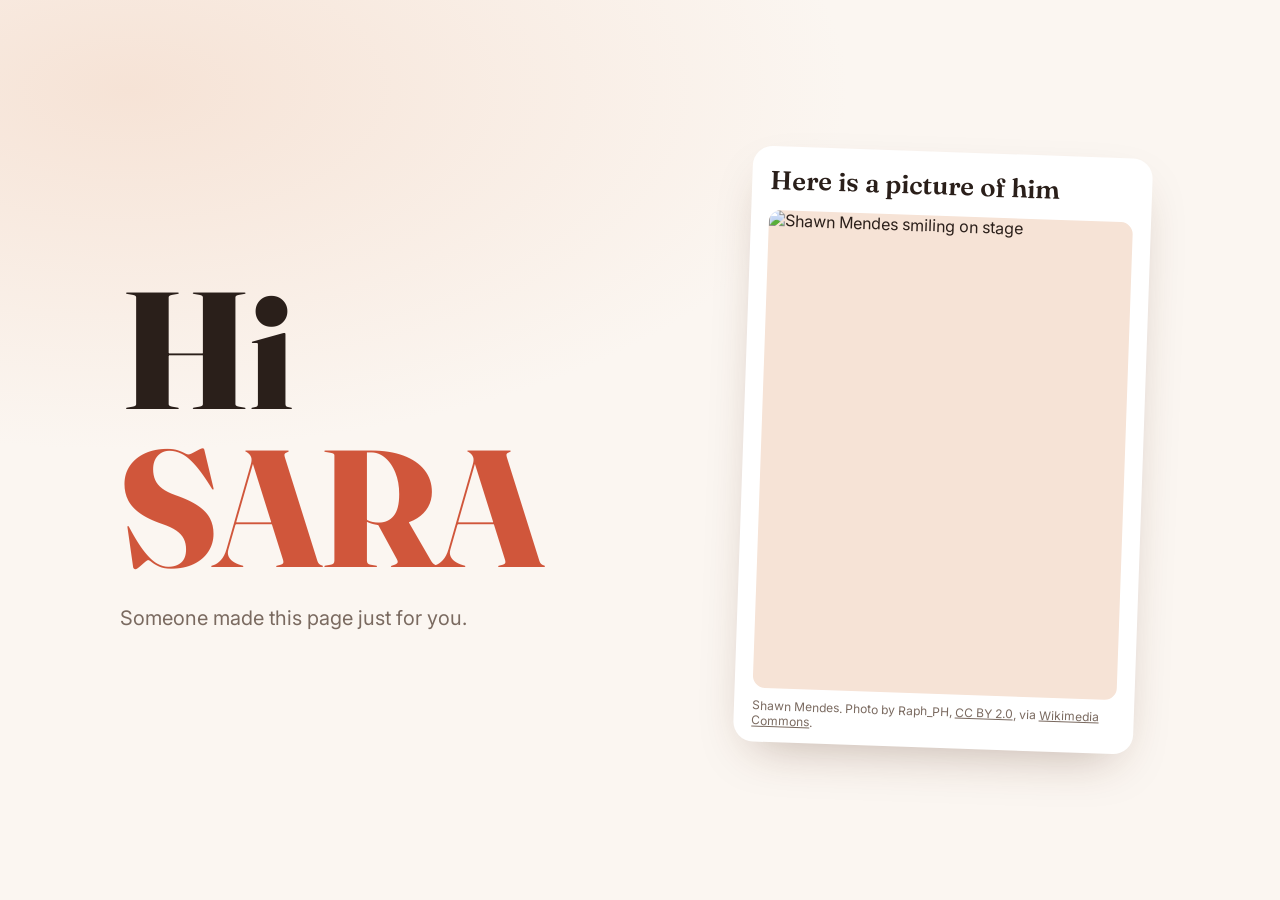
==== index.html @ 1fb126ad "Add Hi Sara landing page Co-Authored-By: Claude Opus 5.5 <noreply@anthropic.com>" ====
<!doctype html>
<html lang="en">
<head>
  <meta charset="utf-8">
  <meta name="viewport" content="width=device-width, initial-scale=1">
  <title>Hi Sara</title>
  <meta name="description" content="A little hello for Sara.">
  <link rel="preconnect" href="https://fonts.googleapis.com">
  <link rel="preconnect" href="https://fonts.gstatic.com" crossorigin>
  <link href="https://fonts.googleapis.com/css2?family=Fraunces:opsz,wght@9..144,600;9..144,800&family=Inter:wght@400;500&display=swap" rel="stylesheet">
  <style>
    :root {
      --bg: #fbf6f1;
      --bg-accent: #f6e3d6;
      --ink: #2a1f1a;
      --muted: #7a6a60;
      --accent: #d0563b;
      --card: #ffffff;
      --shadow: 0 20px 50px -20px rgba(80, 40, 20, 0.35);
    }
    @media (prefers-color-scheme: dark) {
      :root {
        --bg: #17120f;
        --bg-accent: #2a1d16;
        --ink: #f5ece6;
        --muted: #b5a397;
        --accent: #ff8a6b;
        --card: #221a15;
        --shadow: 0 20px 50px -20px rgba(0, 0, 0, 0.7);
      }
    }

    * { box-sizing: border-box; }

    html, body { margin: 0; }

    body {
      min-height: 100vh;
      min-height: 100dvh;
      display: grid;
      place-items: center;
      padding: 32px 16px;
      background:
        radial-gradient(1200px 600px at 10% 10%, var(--bg-accent), transparent 60%),
        var(--bg);
      color: var(--ink);
      font-family: "Inter", system-ui, -apple-system, "Segoe UI", sans-serif;
    }

    main {
      width: 100%;
      max-width: 1040px;
      display: grid;
      grid-template-columns: 1.1fr 0.9fr;
      align-items: center;
      gap: clamp(32px, 6vw, 80px);
    }

    .greeting h1 {
      margin: 0;
      font-family: "Fraunces", Georgia, serif;
      font-weight: 800;
      font-size: clamp(64px, 13vw, 168px);
      line-height: 0.95;
      letter-spacing: -0.02em;
    }

    .greeting h1 .name { color: var(--accent); }

    .greeting p {
      margin: 20px 0 0;
      font-size: clamp(17px, 2vw, 20px);
      color: var(--muted);
    }

    .photo {
      margin: 0;
      width: 100%;
      max-width: 400px;
      justify-self: center;
      background: var(--card);
      border-radius: 20px;
      padding: 18px 18px 14px;
      box-shadow: var(--shadow);
      transform: rotate(2deg);
    }

    .photo h2 {
      margin: 0 0 14px;
      font-family: "Fraunces", Georgia, serif;
      font-weight: 600;
      font-size: clamp(20px, 2.4vw, 26px);
    }

    .photo img {
      display: block;
      width: 100%;
      height: auto;
      max-height: 62vh;
      aspect-ratio: 884 / 1160;
      object-fit: cover;
      border-radius: 12px;
      background: var(--bg-accent);
    }

    .photo figcaption {
      margin-top: 10px;
      font-size: 12px;
      color: var(--muted);
    }

    .photo figcaption a { color: inherit; }

    @media (max-width: 760px) {
      main { grid-template-columns: 1fr; text-align: center; }
      .photo { transform: none; max-width: 420px; margin: 0 auto; text-align: left; }
    }
  </style>
</head>
<body>
  <main>
    <section class="greeting">
      <h1>Hi <span class="name">SARA</span></h1>
      <p>Someone made this page just for you.</p>
    </section>

    <figure class="photo">
      <h2>Here is a picture of him</h2>
      <img
        src="https://upload.wikimedia.org/wikipedia/commons/b/b4/Shawn_Mendes_at_The_Queen%27s_Birthday_Party_%28cropped_2%29.jpg"
        alt="Shawn Mendes smiling on stage"
        width="884" height="1160">
      <figcaption>
        Shawn Mendes. Photo by Raph_PH,
        <a href="https://creativecommons.org/licenses/by/2.0/" target="_blank" rel="noopener">CC BY 2.0</a>,
        via <a href="https://commons.wikimedia.org/wiki/File:Shawn_Mendes_at_The_Queen%27s_Birthday_Party_(cropped_2).jpg" target="_blank" rel="noopener">Wikimedia Commons</a>.
      </figcaption>
    </figure>
  </main>
</body>
</html>
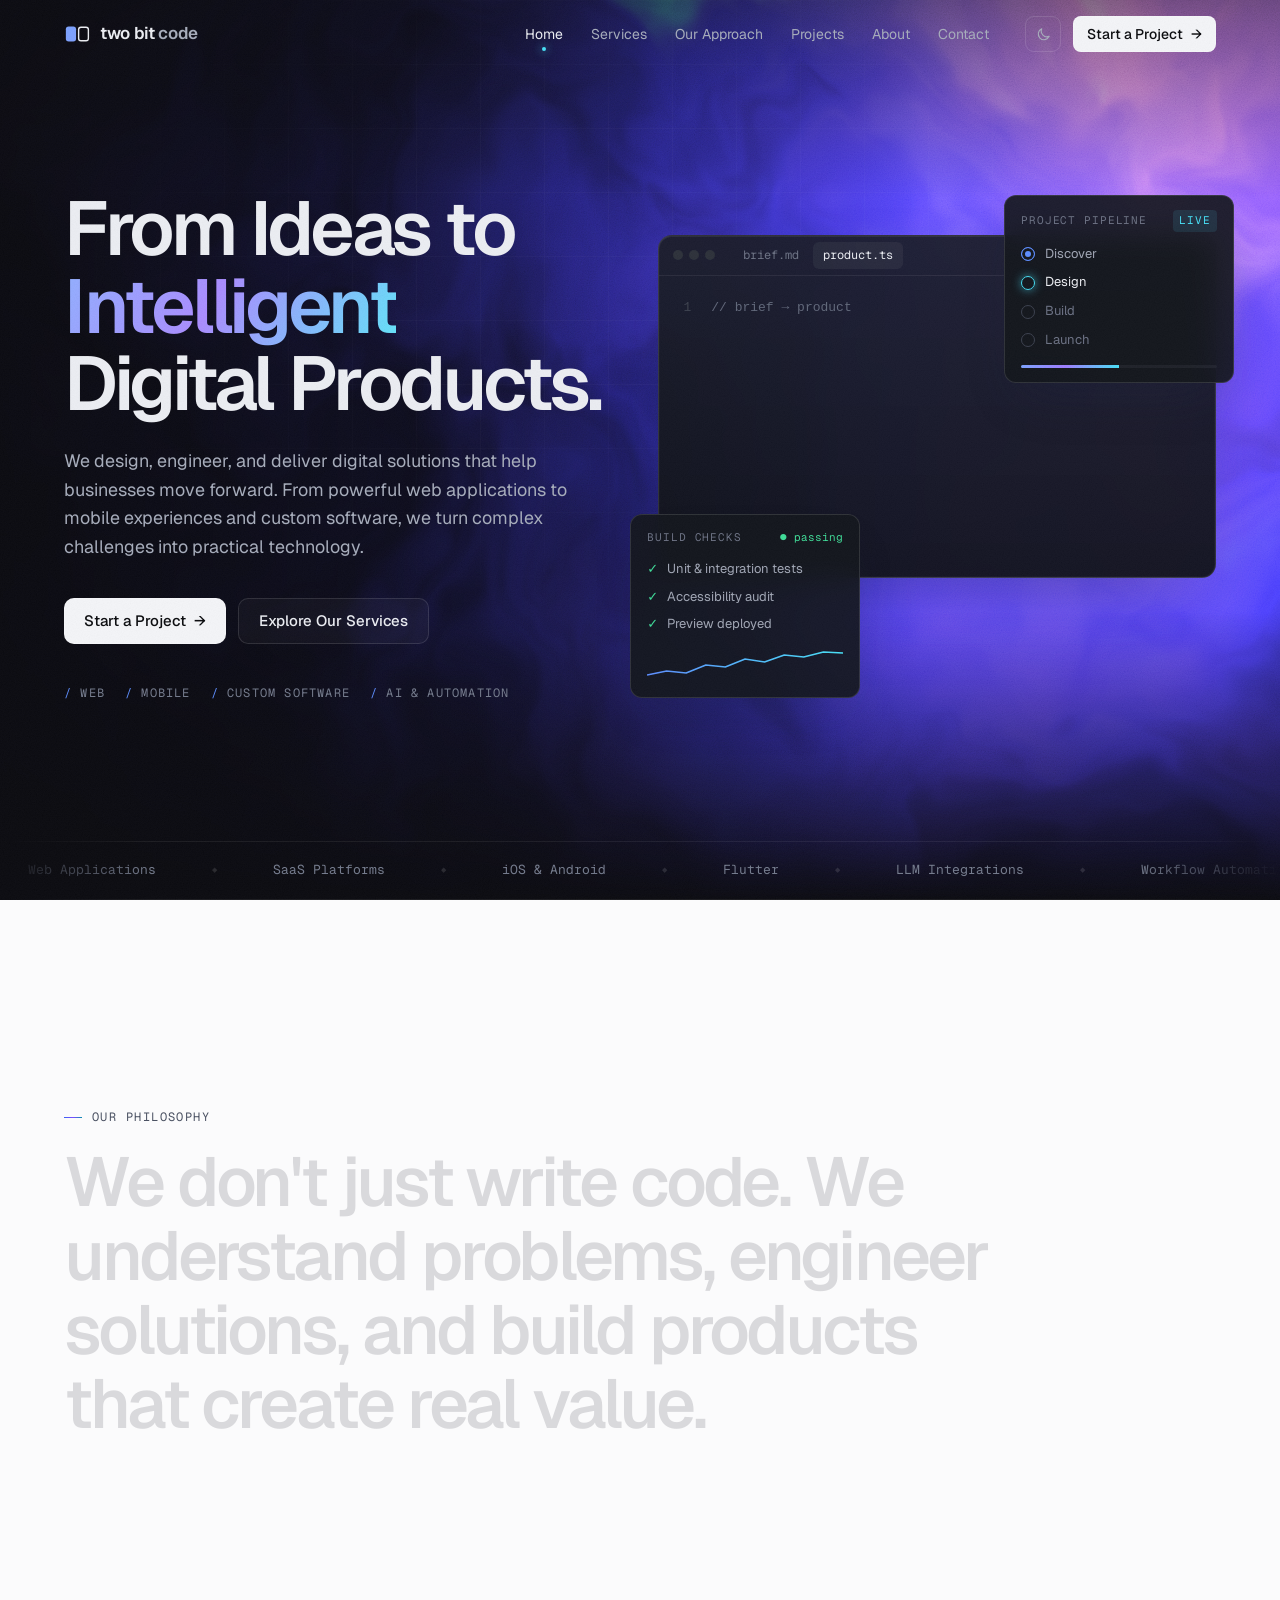
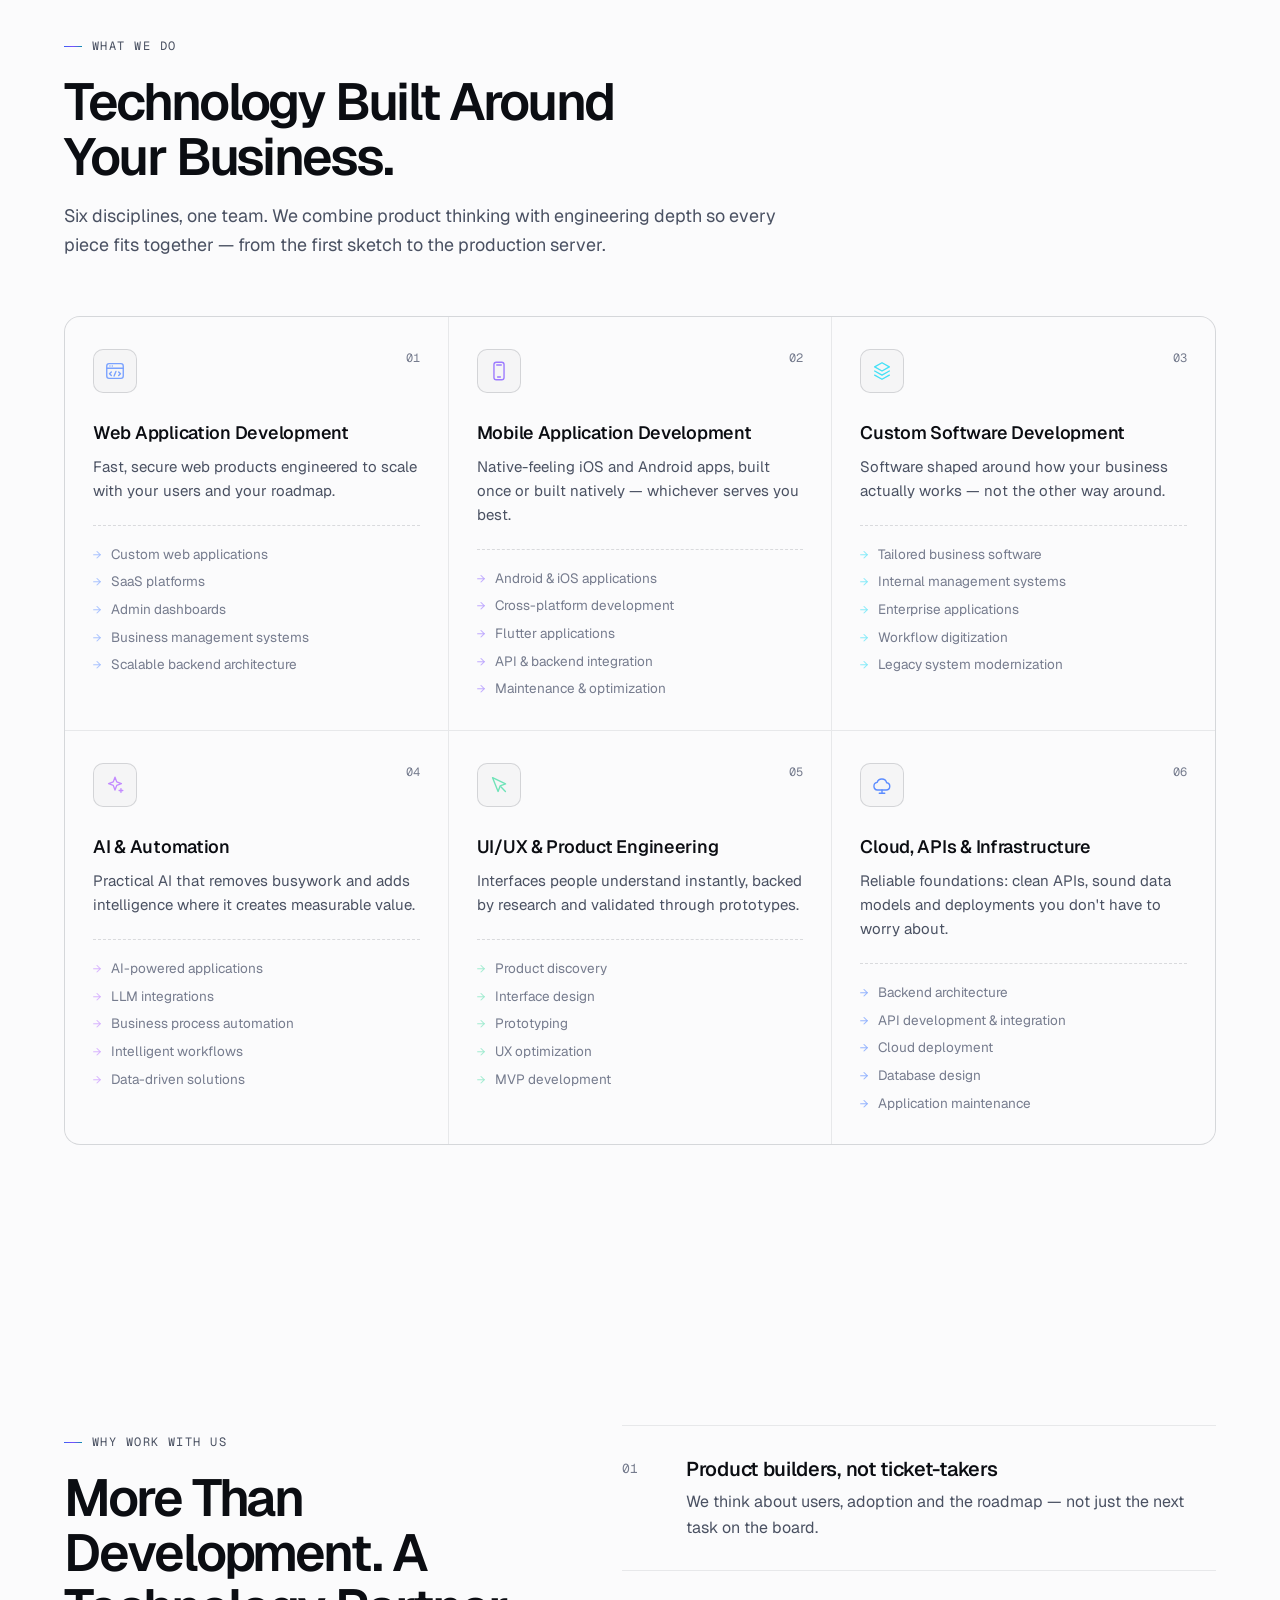
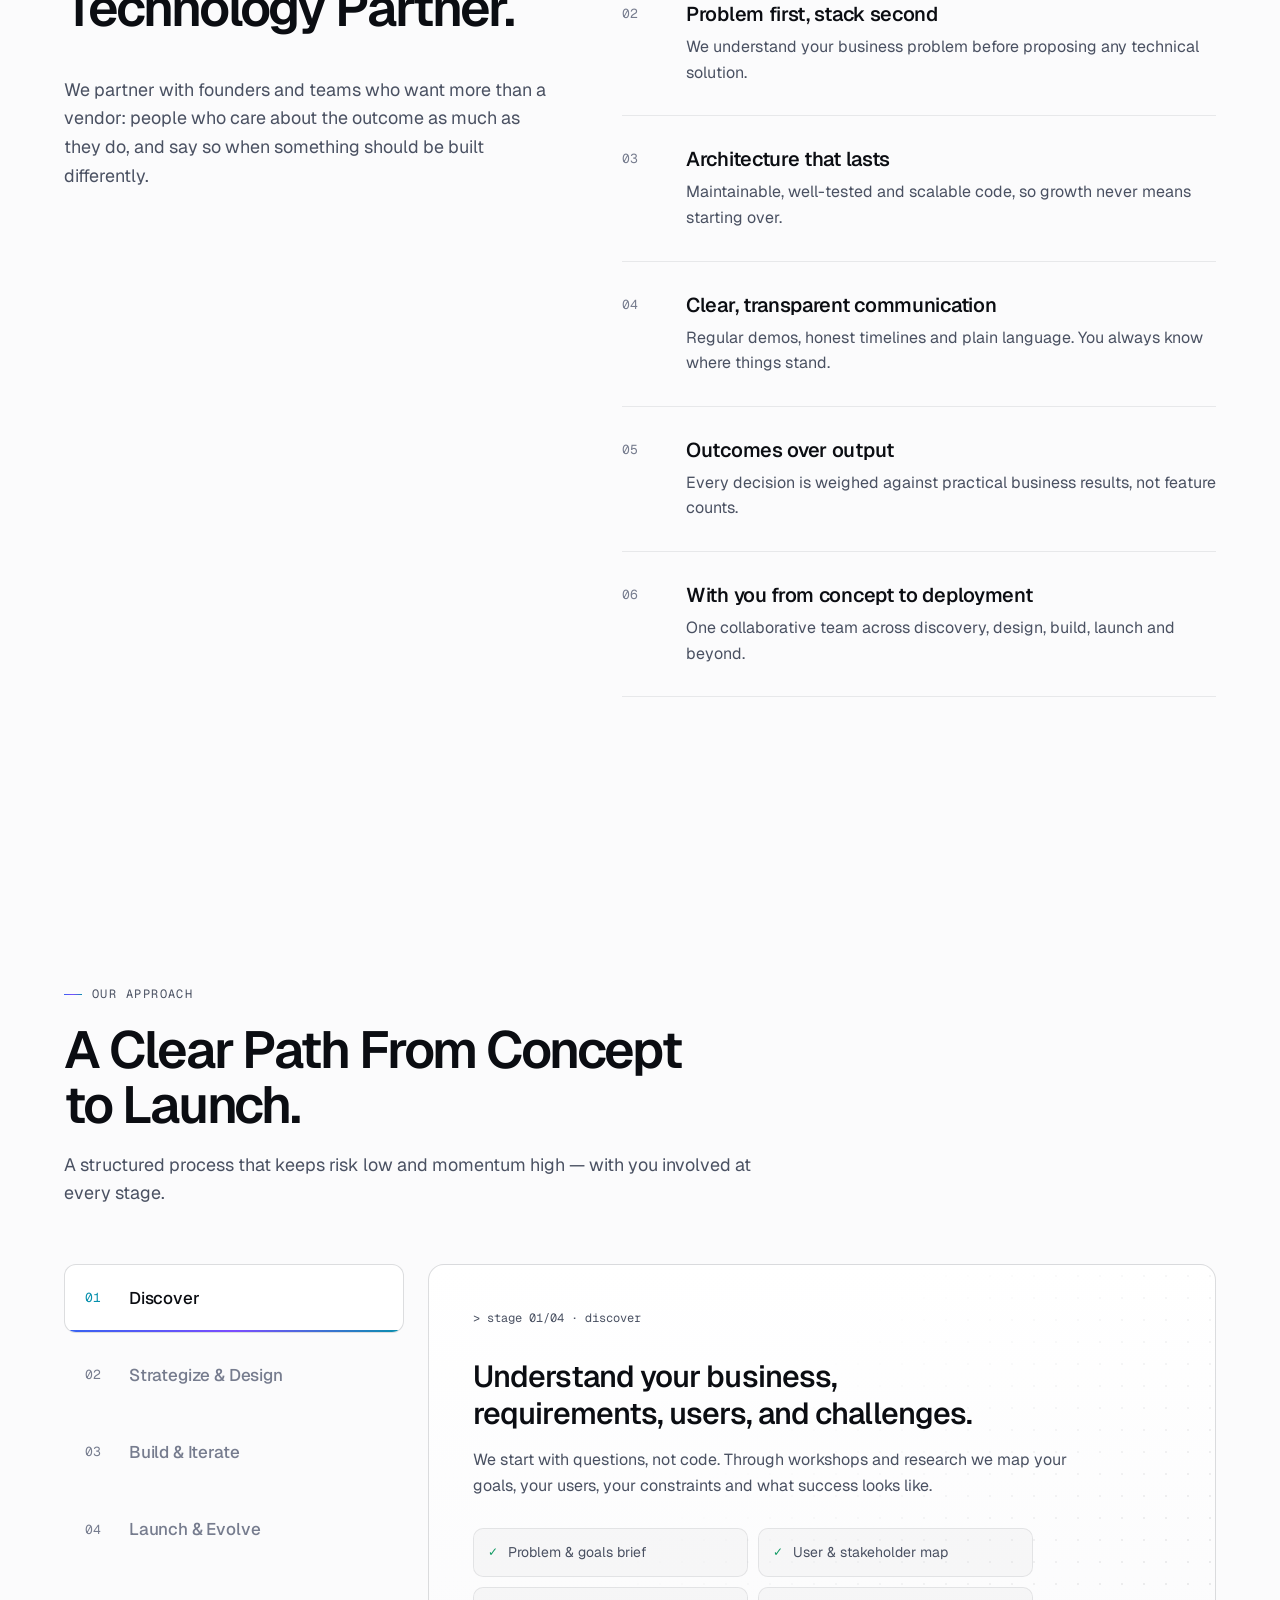
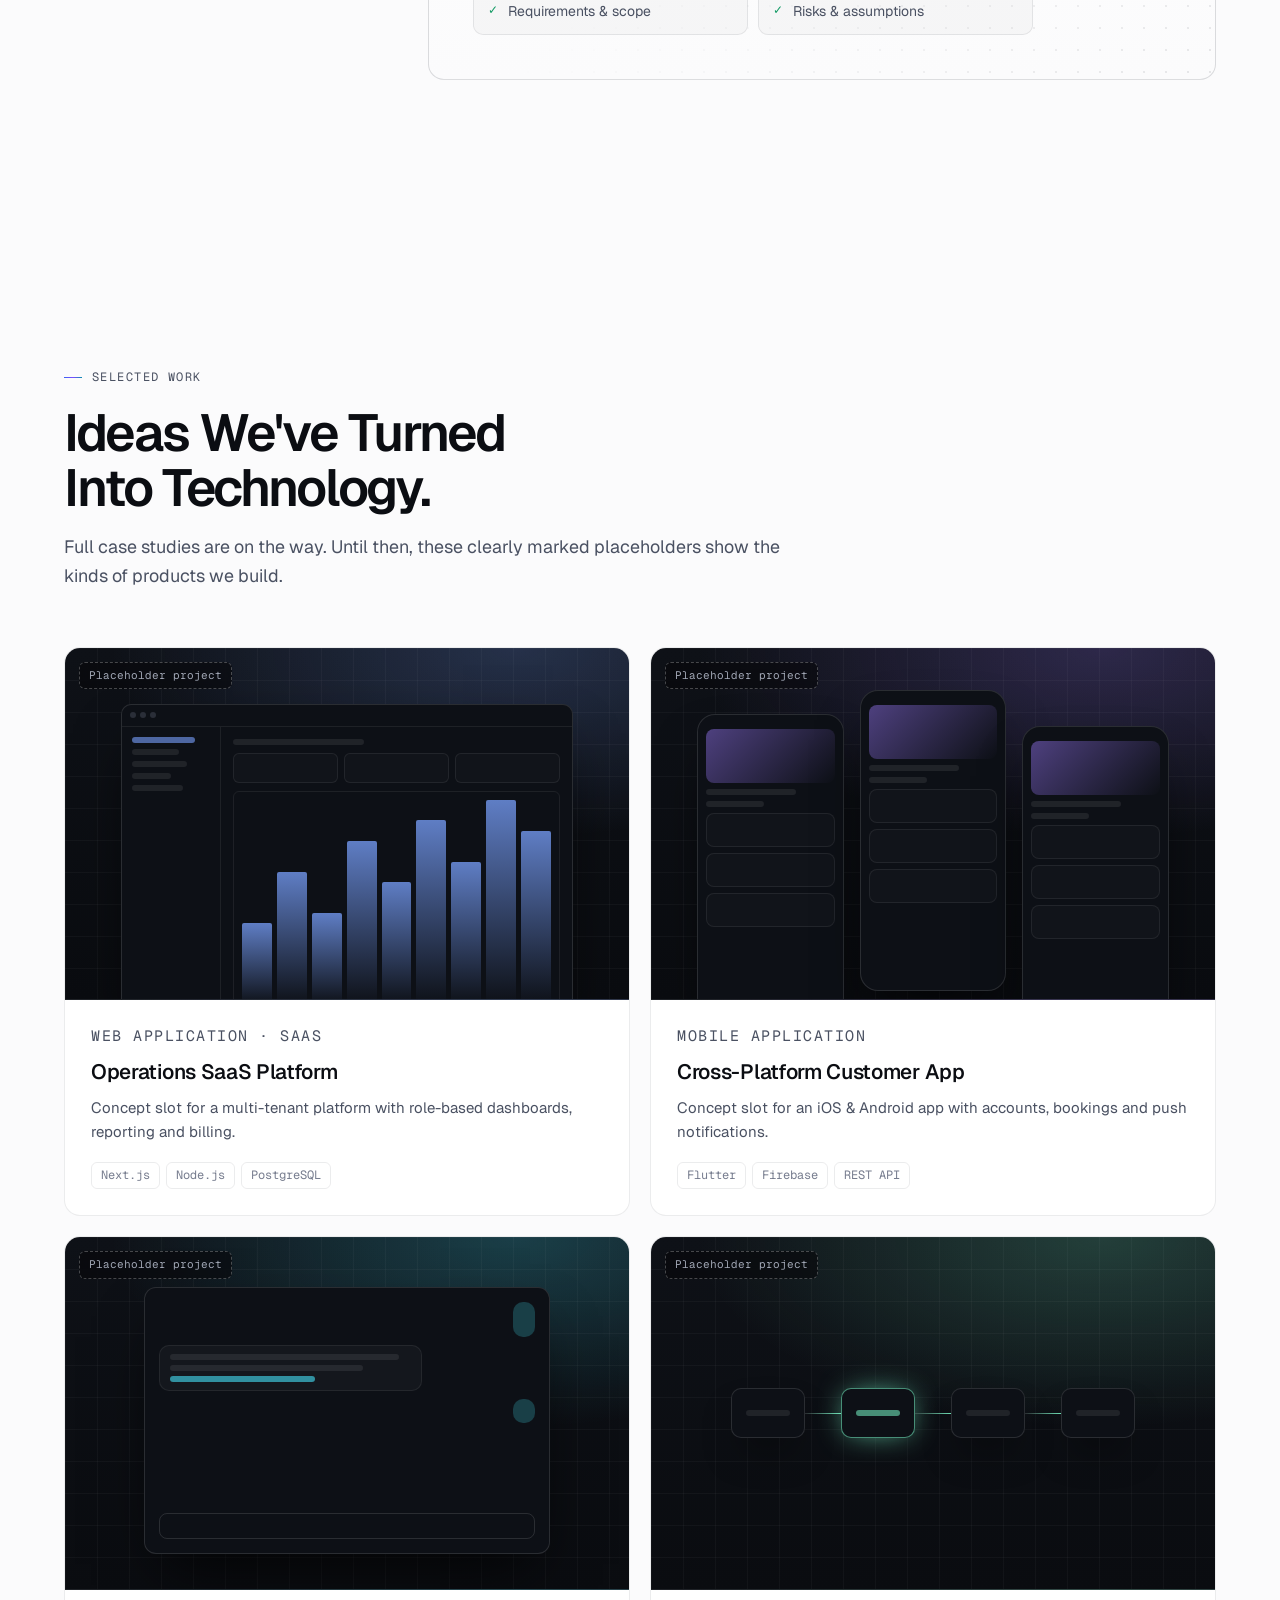
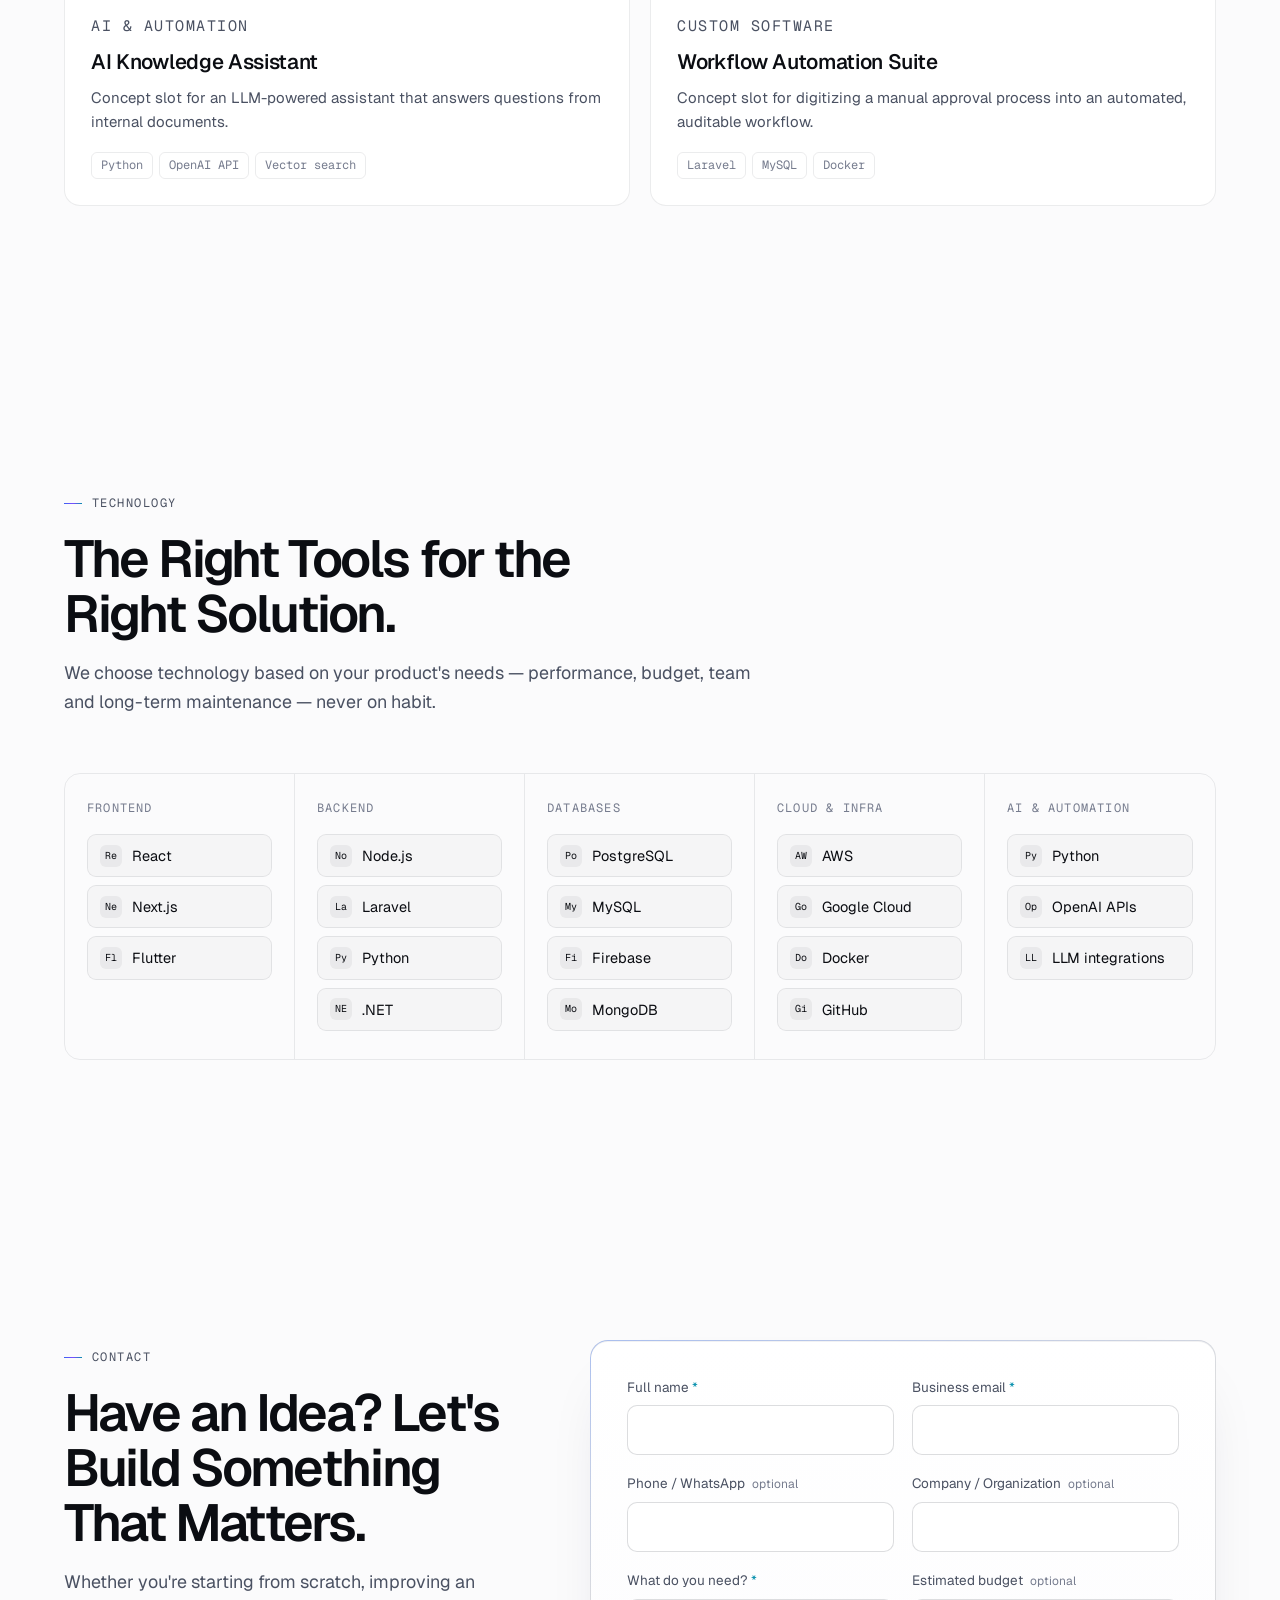
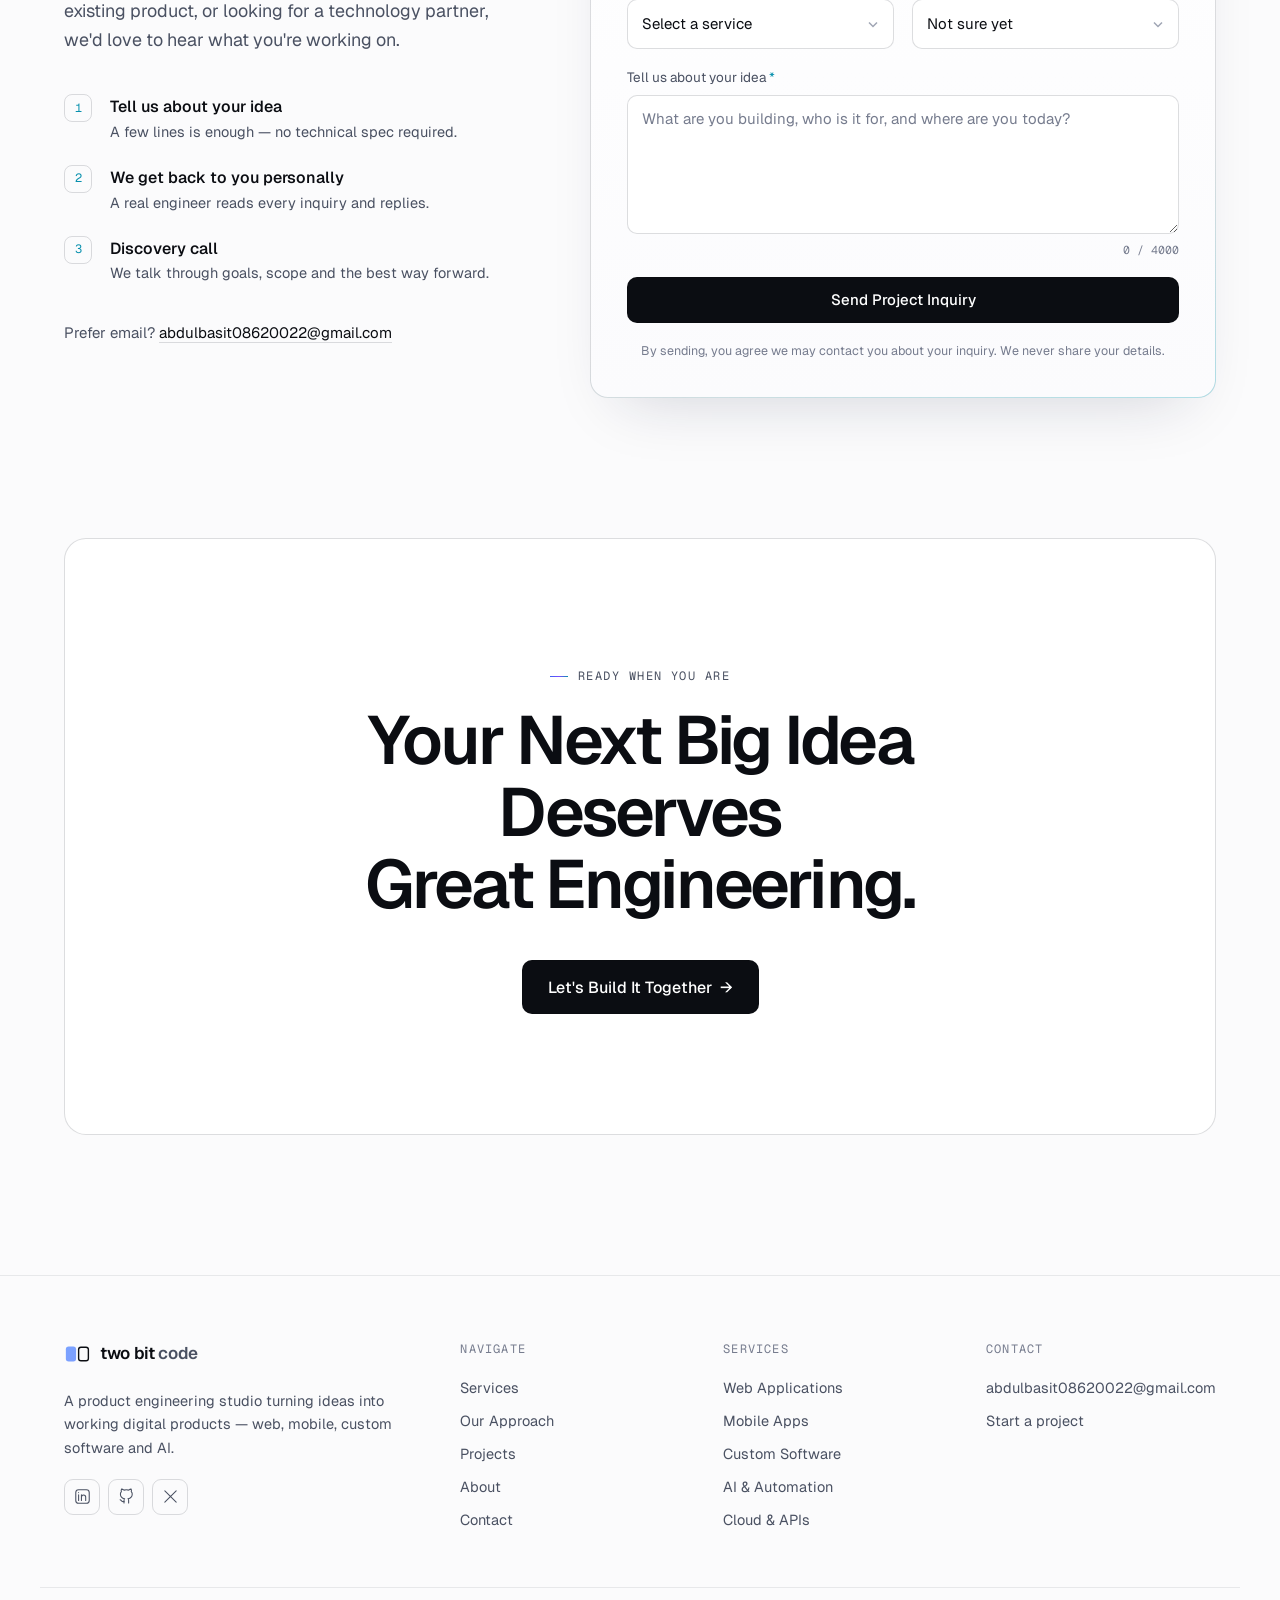
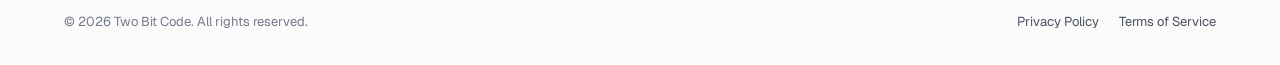
==== commit 399e1dbf: "Launch Two Bit Code landing page Replace the placeholder page with the full studio landing page: cin" ====
--- a/index.html
+++ b/index.html
@@ -3,139 +3,399 @@
 <head>
   <meta charset="utf-8">
   <meta name="viewport" content="width=device-width, initial-scale=1">
-  <title>Hi Sara</title>
-  <meta name="description" content="A little hello for Sara.">
+  <title>Two Bit Code — Product Engineering Studio | Web, Mobile, AI & Custom Software</title>
+  <meta name="description" content="Two Bit Code is a product engineering studio. We design, engineer and deliver web applications, mobile apps, custom software and AI-powered solutions that help businesses move forward.">
+  <meta name="theme-color" content="#07080b">
+  <script>(function(){var t;try{t=localStorage.getItem("theme")}catch(e){}if(t!=="light"&&t!=="dark")t=matchMedia("(prefers-color-scheme: light)").matches?"light":"dark";document.documentElement.dataset.theme=t})()</script>
+  <script>(function(){try{if(sessionStorage.getItem("intro")||matchMedia("(prefers-reduced-motion: reduce)").matches)return;sessionStorage.setItem("intro","1")}catch(e){return}document.documentElement.classList.add("intro-on")})()</script>
+  <link rel="canonical" href="https://twobitcode.com/">
+  <link rel="icon" href="assets/favicon.svg" type="image/svg+xml">
+
+  <!-- Open Graph / Twitter -->
+  <meta property="og:type" content="website">
+  <meta property="og:site_name" content="Two Bit Code">
+  <meta property="og:title" content="Two Bit Code — From Ideas to Intelligent Digital Products">
+  <meta property="og:description" content="We design, engineer and deliver web apps, mobile apps, custom software and AI solutions.">
+  <meta property="og:url" content="https://twobitcode.com/">
+  <meta property="og:image" content="https://twobitcode.com/assets/og-image.png">
+  <meta name="twitter:card" content="summary_large_image">
+
   <link rel="preconnect" href="https://fonts.googleapis.com">
   <link rel="preconnect" href="https://fonts.gstatic.com" crossorigin>
-  <link href="https://fonts.googleapis.com/css2?family=Fraunces:opsz,wght@9..144,600;9..144,800&family=Inter:wght@400;500&display=swap" rel="stylesheet">
-  <style>
-    :root {
-      --bg: #fbf6f1;
-      --bg-accent: #f6e3d6;
-      --ink: #2a1f1a;
-      --muted: #7a6a60;
-      --accent: #d0563b;
-      --card: #ffffff;
-      --shadow: 0 20px 50px -20px rgba(80, 40, 20, 0.35);
-    }
-    @media (prefers-color-scheme: dark) {
-      :root {
-        --bg: #17120f;
-        --bg-accent: #2a1d16;
-        --ink: #f5ece6;
-        --muted: #b5a397;
-        --accent: #ff8a6b;
-        --card: #221a15;
-        --shadow: 0 20px 50px -20px rgba(0, 0, 0, 0.7);
-      }
-    }
-
-    * { box-sizing: border-box; }
-
-    html, body { margin: 0; }
-
-    body {
-      min-height: 100vh;
-      min-height: 100dvh;
-      display: grid;
-      place-items: center;
-      padding: 32px 16px;
-      background:
-        radial-gradient(1200px 600px at 10% 10%, var(--bg-accent), transparent 60%),
-        var(--bg);
-      color: var(--ink);
-      font-family: "Inter", system-ui, -apple-system, "Segoe UI", sans-serif;
-    }
-
-    main {
-      width: 100%;
-      max-width: 1040px;
-      display: grid;
-      grid-template-columns: 1.1fr 0.9fr;
-      align-items: center;
-      gap: clamp(32px, 6vw, 80px);
-    }
-
-    .greeting h1 {
-      margin: 0;
-      font-family: "Fraunces", Georgia, serif;
-      font-weight: 800;
-      font-size: clamp(64px, 13vw, 168px);
-      line-height: 0.95;
-      letter-spacing: -0.02em;
-    }
-
-    .greeting h1 .name { color: var(--accent); }
-
-    .greeting p {
-      margin: 20px 0 0;
-      font-size: clamp(17px, 2vw, 20px);
-      color: var(--muted);
-    }
-
-    .photo {
-      margin: 0;
-      width: 100%;
-      max-width: 400px;
-      justify-self: center;
-      background: var(--card);
-      border-radius: 20px;
-      padding: 18px 18px 14px;
-      box-shadow: var(--shadow);
-      transform: rotate(2deg);
-    }
-
-    .photo h2 {
-      margin: 0 0 14px;
-      font-family: "Fraunces", Georgia, serif;
-      font-weight: 600;
-      font-size: clamp(20px, 2.4vw, 26px);
-    }
-
-    .photo img {
-      display: block;
-      width: 100%;
-      height: auto;
-      max-height: 62vh;
-      aspect-ratio: 884 / 1160;
-      object-fit: cover;
-      border-radius: 12px;
-      background: var(--bg-accent);
-    }
-
-    .photo figcaption {
-      margin-top: 10px;
-      font-size: 12px;
-      color: var(--muted);
-    }
-
-    .photo figcaption a { color: inherit; }
-
-    @media (max-width: 760px) {
-      main { grid-template-columns: 1fr; text-align: center; }
-      .photo { transform: none; max-width: 420px; margin: 0 auto; text-align: left; }
-    }
-  </style>
+  <link href="https://fonts.googleapis.com/css2?family=Geist:wght@300..700&family=Geist+Mono:wght@400;500&display=swap" rel="stylesheet">
+  <link rel="stylesheet" href="assets/styles.css">
+
+  <script type="application/ld+json">
+  {"@context":"https://schema.org","@type":"ProfessionalService","name":"Two Bit Code","url":"https://twobitcode.com/","description":"Product engineering studio: web applications, mobile apps, custom software, AI and automation.","email":"abdulbasit08620022@gmail.com","serviceType":["Web Application Development","Mobile App Development","Custom Software Development","AI & Automation","UI/UX Design","Cloud & API Engineering"]}
+  </script>
 </head>
 <body>
-  <main>
-    <section class="greeting">
-      <h1>Hi <span class="name">SARA</span></h1>
-      <p>Someone made this page just for you.</p>
-    </section>
-
-    <figure class="photo">
-      <h2>Here is a picture of him</h2>
-      <img
-        src="https://upload.wikimedia.org/wikipedia/commons/b/b4/Shawn_Mendes_at_The_Queen%27s_Birthday_Party_%28cropped_2%29.jpg"
-        alt="Shawn Mendes smiling on stage"
-        width="884" height="1160">
-      <figcaption>
-        Shawn Mendes. Photo by Raph_PH,
-        <a href="https://creativecommons.org/licenses/by/2.0/" target="_blank" rel="noopener">CC BY 2.0</a>,
-        via <a href="https://commons.wikimedia.org/wiki/File:Shawn_Mendes_at_The_Queen%27s_Birthday_Party_(cropped_2).jpg" target="_blank" rel="noopener">Wikimedia Commons</a>.
-      </figcaption>
-    </figure>
-  </main>
+<a class="skip" href="#main">Skip to content</a>
+
+<!-- ============ INTRO (first visit per session; skipped with reduced motion) ============ -->
+<div class="intro" aria-hidden="true">
+  <div class="hero-grain"></div>
+  <div class="intro-inner">
+    <svg class="intro-mark" viewBox="0 0 28 28"><defs><linearGradient id="ig" x1="0" y1="0" x2="28" y2="28"><stop stop-color="#7aa2ff"/><stop offset=".5" stop-color="#9d7bff"/><stop offset="1" stop-color="#45e1f7"/></linearGradient></defs><rect class="bit-1" x="2" y="6" width="11" height="16" rx="3" fill="url(#ig)"/><rect class="bit-0" x="15.75" y="6.75" width="10.5" height="14.5" rx="2.5" pathLength="100"/></svg>
+    <p class="intro-word"><span>two</span> <span>bit</span> <span class="b">code</span></p>
+    <div class="intro-line"><i></i></div>
+  </div>
+</div>
+<script>
+(function () {
+  var d = document.documentElement;
+  if (!d.classList.contains('intro-on')) return;
+  var done = function () {
+    d.classList.remove('intro-on', 'intro-out');
+    var el = document.querySelector('.intro'); if (el) el.remove();
+  };
+  setTimeout(function () { d.classList.add('intro-out'); }, 1750);
+  setTimeout(done, 2700);
+})();
+</script>
+
+<!-- ============ NAV ============ -->
+<header class="nav" id="top">
+  <div class="container nav-inner">
+    <a href="#home" class="logo" aria-label="Two Bit Code home">
+      <svg viewBox="0 0 28 28" aria-hidden="true"><rect x="2" y="6" width="11" height="16" rx="3" fill="url(#lg)"/><rect x="15.75" y="6.75" width="10.5" height="14.5" rx="2.5" fill="none" stroke="currentColor" stroke-width="1.5"/><defs><linearGradient id="lg" x1="0" y1="0" x2="28" y2="28"><stop stop-color="#7aa2ff"/><stop offset=".5" stop-color="#9d7bff"/><stop offset="1" stop-color="#45e1f7"/></linearGradient></defs></svg>
+      <span>two bit <b>code</b></span>
+    </a>
+    <nav aria-label="Primary">
+      <ul class="nav-links">
+        <li><a href="#home">Home</a></li>
+        <li><a href="#services">Services</a></li>
+        <li><a href="#approach">Our Approach</a></li>
+        <li><a href="#projects">Projects</a></li>
+        <li><a href="#about">About</a></li>
+        <li><a href="#contact">Contact</a></li>
+      </ul>
+    </nav>
+    <button class="theme-toggle" type="button" aria-label="Switch theme"><svg class="i-sun" viewBox="0 0 24 24" aria-hidden="true"><circle cx="12" cy="12" r="4"/><path d="M12 2.5v2M12 19.5v2M4.6 4.6L6 6M18 18l1.4 1.4M2.5 12h2M19.5 12h2M4.6 19.4L6 18M18 6l1.4-1.4"/></svg><svg class="i-moon" viewBox="0 0 24 24" aria-hidden="true"><path d="M20 14.5A8 8 0 0 1 9.5 4a8 8 0 1 0 10.5 10.5z"/></svg></button>
+    <a href="#contact" class="btn btn-primary btn-sm nav-cta">Start a Project <span class="arrow" aria-hidden="true">→</span></a>
+    <button class="nav-toggle" aria-expanded="false" aria-controls="mobile-menu" aria-label="Open menu"><span></span><span></span></button>
+  </div>
+  <div id="mobile-menu" class="mobile-menu" hidden>
+    <ul>
+      <li><a href="#home">Home</a></li>
+      <li><a href="#services">Services</a></li>
+      <li><a href="#approach">Our Approach</a></li>
+      <li><a href="#projects">Projects</a></li>
+      <li><a href="#about">About</a></li>
+      <li><a href="#contact">Contact</a></li>
+    </ul>
+    <a href="#contact" class="btn btn-primary">Start a Project <span class="arrow" aria-hidden="true">→</span></a>
+  </div>
+</header>
+
+<main id="main">
+
+<!-- ============ HERO ============ -->
+<section class="hero" id="home">
+  <div class="hero-bg" aria-hidden="true"><canvas class="hero-canvas"></canvas><div class="hero-video"></div><div class="hero-shade"></div><div class="hero-grain"></div></div>
+  <div class="container hero-grid">
+    <div class="hero-copy">
+      <h1 class="reveal">From Ideas to <span class="grad">Intelligent</span> Digital&nbsp;Products.</h1>
+      <p class="hero-lead reveal">We design, engineer, and deliver digital solutions that help businesses move forward. From powerful web applications to mobile experiences and custom software, we turn complex challenges into practical technology.</p>
+      <div class="hero-ctas reveal">
+        <a href="#contact" class="btn btn-primary">Start a Project <span class="arrow" aria-hidden="true">→</span></a>
+        <a href="#services" class="btn btn-ghost">Explore Our Services</a>
+      </div>
+      <ul class="hero-meta reveal" aria-label="Core capabilities">
+        <li>Web</li><li>Mobile</li><li>Custom Software</li><li>AI &amp; Automation</li>
+      </ul>
+    </div>
+
+    <div class="hero-visual reveal" aria-hidden="true">
+      <div class="window editor">
+        <div class="window-bar">
+          <span class="dots"><i></i><i></i><i></i></span>
+          <span class="tab">brief.md</span><span class="tab active">product.ts</span>
+        </div>
+<pre class="code"><code><span class="ln"><span class="c">// brief → product</span></span><span class="ln"><span class="k">import</span> { discover, design, build } <span class="k">from</span> <span class="s">"@twobitcode/process"</span>;</span><span class="ln"> </span><span class="ln"><span class="k">const</span> product = <span class="k">await</span> <span class="f">build</span>({</span><span class="ln">  <span class="p">idea</span>: <span class="s">"Booking platform for clinics"</span>,</span><span class="ln">  <span class="p">platforms</span>: [<span class="s">"web"</span>, <span class="s">"ios"</span>, <span class="s">"android"</span>],</span><span class="ln">  <span class="p">ai</span>: { <span class="p">assistant</span>: <span class="n">true</span>, <span class="p">automations</span>: <span class="n">4</span> },</span><span class="ln">  <span class="p">architecture</span>: <span class="s">"scalable"</span>,</span><span class="ln">});</span><span class="ln"> </span><span class="ln"><span class="k">await</span> product.<span class="f">ship</span>(); <span class="c">// ✓ live in production</span><span class="caret"></span></span></code></pre>
+      </div>
+
+      <div class="float card-pipeline">
+        <div class="float-head"><span>Project pipeline</span><span class="tag">live</span></div>
+        <ol class="pipe">
+          <li data-i="0"><i></i>Discover</li>
+          <li data-i="1"><i></i>Design</li>
+          <li data-i="2"><i></i>Build</li>
+          <li data-i="3"><i></i>Launch</li>
+        </ol>
+        <div class="bar"><span></span></div>
+      </div>
+
+      <div class="float card-deploy">
+        <div class="float-head"><span>Build checks</span><span class="ok">● passing</span></div>
+        <ul class="checks">
+          <li><b>✓</b> Unit &amp; integration tests</li>
+          <li><b>✓</b> Accessibility audit</li>
+          <li><b>✓</b> Preview deployed</li>
+        </ul>
+        <svg class="spark" viewBox="0 0 160 36" preserveAspectRatio="none"><path d="M0 28 L16 24 L32 26 L48 18 L64 20 L80 12 L96 15 L112 8 L128 10 L144 5 L160 6" fill="none" stroke="url(#sg)" stroke-width="1.5"/><defs><linearGradient id="sg" x1="0" x2="1"><stop stop-color="#5b8cff"/><stop offset="1" stop-color="#45e1f7"/></linearGradient></defs></svg>
+      </div>
+    </div>
+  </div>
+
+  <div class="marquee" aria-hidden="true">
+    <div class="marquee-track">
+      <span>Web Applications</span><span>SaaS Platforms</span><span>iOS &amp; Android</span><span>Flutter</span><span>LLM Integrations</span><span>Workflow Automation</span><span>APIs &amp; Integrations</span><span>Cloud Infrastructure</span><span>MVPs</span><span>Legacy Modernization</span>
+      <span>Web Applications</span><span>SaaS Platforms</span><span>iOS &amp; Android</span><span>Flutter</span><span>LLM Integrations</span><span>Workflow Automation</span><span>APIs &amp; Integrations</span><span>Cloud Infrastructure</span><span>MVPs</span><span>Legacy Modernization</span>
+    </div>
+  </div>
+</section>
+
+<!-- ============ PHILOSOPHY ============ -->
+<section class="statement" aria-label="Our philosophy">
+  <div class="container">
+    <p class="eyebrow">Our philosophy</p>
+    <p class="statement-text" data-words>We don't just write code. We understand problems, engineer solutions, and build products that create <em>real value.</em></p>
+  </div>
+</section>
+
+<!-- ============ SERVICES ============ -->
+<section class="section" id="services">
+  <div class="container">
+    <header class="section-head reveal">
+      <p class="eyebrow">What we do</p>
+      <h2>Technology Built Around Your&nbsp;Business.</h2>
+      <p class="lead">Six disciplines, one team. We combine product thinking with engineering depth so every piece fits together — from the first sketch to the production server.</p>
+    </header>
+
+    <div class="services">
+      <article class="svc spot reveal" style="--accent:#7aa2ff">
+        <div class="svc-top"><span class="icon"><svg viewBox="0 0 24 24"><rect x="3" y="4" width="18" height="16" rx="2.5"/><path d="M3 9h18M6.5 6.5h.01M9 6.5h.01M8 13l-2 2 2 2M16 13l2 2-2 2M13 12.5l-2 5"/></svg></span><span class="num">01</span></div>
+        <h3>Web Application Development</h3>
+        <p>Fast, secure web products engineered to scale with your users and your roadmap.</p>
+        <ul><li>Custom web applications</li><li>SaaS platforms</li><li>Admin dashboards</li><li>Business management systems</li><li>Scalable backend architecture</li></ul>
+      </article>
+      <article class="svc spot reveal" style="--accent:#9d7bff">
+        <div class="svc-top"><span class="icon"><svg viewBox="0 0 24 24"><rect x="6.5" y="2.5" width="11" height="19" rx="2.5"/><path d="M10.5 18.5h3M9.5 5.5h5"/></svg></span><span class="num">02</span></div>
+        <h3>Mobile Application Development</h3>
+        <p>Native-feeling iOS and Android apps, built once or built natively — whichever serves you best.</p>
+        <ul><li>Android &amp; iOS applications</li><li>Cross-platform development</li><li>Flutter applications</li><li>API &amp; backend integration</li><li>Maintenance &amp; optimization</li></ul>
+      </article>
+      <article class="svc spot reveal" style="--accent:#45e1f7">
+        <div class="svc-top"><span class="icon"><svg viewBox="0 0 24 24"><path d="M12 3l8 4.5-8 4.5-8-4.5L12 3z"/><path d="M4 12l8 4.5 8-4.5M4 16.5L12 21l8-4.5"/></svg></span><span class="num">03</span></div>
+        <h3>Custom Software Development</h3>
+        <p>Software shaped around how your business actually works — not the other way around.</p>
+        <ul><li>Tailored business software</li><li>Internal management systems</li><li>Enterprise applications</li><li>Workflow digitization</li><li>Legacy system modernization</li></ul>
+      </article>
+      <article class="svc spot reveal" style="--accent:#c38bff">
+        <div class="svc-top"><span class="icon"><svg viewBox="0 0 24 24"><path d="M12 3.5l1.9 5.1 5.1 1.9-5.1 1.9L12 17.5l-1.9-5.1L5 10.5l5.1-1.9L12 3.5z"/><path d="M18.5 16v4M16.5 18h4"/></svg></span><span class="num">04</span></div>
+        <h3>AI &amp; Automation</h3>
+        <p>Practical AI that removes busywork and adds intelligence where it creates measurable value.</p>
+        <ul><li>AI-powered applications</li><li>LLM integrations</li><li>Business process automation</li><li>Intelligent workflows</li><li>Data-driven solutions</li></ul>
+      </article>
+      <article class="svc spot reveal" style="--accent:#6fe3b8">
+        <div class="svc-top"><span class="icon"><svg viewBox="0 0 24 24"><path d="M5 4l6 15 2.2-6 6-2.2L5 4z"/><path d="M14 14l5 5"/></svg></span><span class="num">05</span></div>
+        <h3>UI/UX &amp; Product Engineering</h3>
+        <p>Interfaces people understand instantly, backed by research and validated through prototypes.</p>
+        <ul><li>Product discovery</li><li>Interface design</li><li>Prototyping</li><li>UX optimization</li><li>MVP development</li></ul>
+      </article>
+      <article class="svc spot reveal" style="--accent:#5b8cff">
+        <div class="svc-top"><span class="icon"><svg viewBox="0 0 24 24"><path d="M7 17.5h9.5a4 4 0 0 0 .6-7.95A5.5 5.5 0 0 0 6.6 9.2 4.2 4.2 0 0 0 7 17.5z"/><path d="M9 21h6M12 17.5V21"/></svg></span><span class="num">06</span></div>
+        <h3>Cloud, APIs &amp; Infrastructure</h3>
+        <p>Reliable foundations: clean APIs, sound data models and deployments you don't have to worry about.</p>
+        <ul><li>Backend architecture</li><li>API development &amp; integration</li><li>Cloud deployment</li><li>Database design</li><li>Application maintenance</li></ul>
+      </article>
+    </div>
+  </div>
+</section>
+
+<!-- ============ WHY / ABOUT ============ -->
+<section class="section" id="about">
+  <div class="container why">
+    <div class="why-intro reveal">
+      <p class="eyebrow">Why work with us</p>
+      <h2>More Than Development. A Technology&nbsp;Partner.</h2>
+      <p class="lead">We partner with founders and teams who want more than a vendor: people who care about the outcome as much as they do, and say so when something should be built differently.</p>
+    </div>
+    <ol class="why-list">
+      <li class="reveal"><span class="idx">01</span><div><h3>Product builders, not ticket-takers</h3><p>We think about users, adoption and the roadmap — not just the next task on the board.</p></div></li>
+      <li class="reveal"><span class="idx">02</span><div><h3>Problem first, stack second</h3><p>We understand your business problem before proposing any technical solution.</p></div></li>
+      <li class="reveal"><span class="idx">03</span><div><h3>Architecture that lasts</h3><p>Maintainable, well-tested and scalable code, so growth never means starting over.</p></div></li>
+      <li class="reveal"><span class="idx">04</span><div><h3>Clear, transparent communication</h3><p>Regular demos, honest timelines and plain language. You always know where things stand.</p></div></li>
+      <li class="reveal"><span class="idx">05</span><div><h3>Outcomes over output</h3><p>Every decision is weighed against practical business results, not feature counts.</p></div></li>
+      <li class="reveal"><span class="idx">06</span><div><h3>With you from concept to deployment</h3><p>One collaborative team across discovery, design, build, launch and beyond.</p></div></li>
+    </ol>
+  </div>
+</section>
+
+<!-- ============ PROCESS ============ -->
+<section class="section" id="approach">
+  <div class="container">
+    <header class="section-head reveal">
+      <p class="eyebrow">Our approach</p>
+      <h2>A Clear Path From Concept to&nbsp;Launch.</h2>
+      <p class="lead">A structured process that keeps risk low and momentum high — with you involved at every stage.</p>
+    </header>
+
+    <div class="process reveal">
+      <div class="steps" role="tablist" aria-label="Process stages">
+        <button role="tab" id="tab-1" aria-controls="panel-1" aria-selected="true" class="step"><span class="step-n">01</span><span class="step-t">Discover</span><span class="step-bar"><i></i></span></button>
+        <button role="tab" id="tab-2" aria-controls="panel-2" aria-selected="false" tabindex="-1" class="step"><span class="step-n">02</span><span class="step-t">Strategize &amp; Design</span><span class="step-bar"><i></i></span></button>
+        <button role="tab" id="tab-3" aria-controls="panel-3" aria-selected="false" tabindex="-1" class="step"><span class="step-n">03</span><span class="step-t">Build &amp; Iterate</span><span class="step-bar"><i></i></span></button>
+        <button role="tab" id="tab-4" aria-controls="panel-4" aria-selected="false" tabindex="-1" class="step"><span class="step-n">04</span><span class="step-t">Launch &amp; Evolve</span><span class="step-bar"><i></i></span></button>
+      </div>
+
+      <div class="panels">
+        <div role="tabpanel" id="panel-1" aria-labelledby="tab-1" class="panel">
+          <p class="panel-log">&gt; stage 01/04 · discover</p>
+          <h3>Understand your business, requirements, users, and challenges.</h3>
+          <p>We start with questions, not code. Through workshops and research we map your goals, your users, your constraints and what success looks like.</p>
+          <ul class="deliv"><li>Problem &amp; goals brief</li><li>User &amp; stakeholder map</li><li>Requirements &amp; scope</li><li>Risks &amp; assumptions</li></ul>
+        </div>
+        <div role="tabpanel" id="panel-2" aria-labelledby="tab-2" class="panel" hidden>
+          <p class="panel-log">&gt; stage 02/04 · strategize &amp; design</p>
+          <h3>Define the solution, architecture, user experience, and roadmap.</h3>
+          <p>We turn insight into a plan: the right architecture, clear user flows and a clickable prototype you can put in front of real people.</p>
+          <ul class="deliv"><li>Solution architecture</li><li>UX flows &amp; wireframes</li><li>UI design &amp; prototype</li><li>Roadmap &amp; milestones</li></ul>
+        </div>
+        <div role="tabpanel" id="panel-3" aria-labelledby="tab-3" class="panel" hidden>
+          <p class="panel-log">&gt; stage 03/04 · build &amp; iterate</p>
+          <h3>Develop, test, refine, and continuously improve the product.</h3>
+          <p>Short iterations with working software at the end of each one. You see progress early, give feedback often and steer with confidence.</p>
+          <ul class="deliv"><li>Iterative sprints</li><li>Code reviews &amp; automated tests</li><li>Regular demos</li><li>Staging environment</li></ul>
+        </div>
+        <div role="tabpanel" id="panel-4" aria-labelledby="tab-4" class="panel" hidden>
+          <p class="panel-log">&gt; stage 04/04 · launch &amp; evolve</p>
+          <h3>Deploy the solution, monitor performance, and provide ongoing support.</h3>
+          <p>A calm, well-rehearsed launch — followed by monitoring, measurement and continued iteration as your product and users grow.</p>
+          <ul class="deliv"><li>Production deployment</li><li>Monitoring &amp; analytics</li><li>Documentation &amp; handover</li><li>Ongoing support</li></ul>
+        </div>
+      </div>
+    </div>
+  </div>
+</section>
+
+<!-- ============ PROJECTS ============ -->
+<section class="section" id="projects">
+  <div class="container">
+    <header class="section-head reveal">
+      <p class="eyebrow">Selected work</p>
+      <h2>Ideas We've Turned Into&nbsp;Technology.</h2>
+      <p class="lead">Full case studies are on the way. Until then, these clearly marked placeholders show the kinds of products we build.</p>
+    </header>
+    <!-- Projects are rendered from assets/config.js → SITE_CONFIG.projects -->
+    <div class="projects" id="project-grid"></div>
+  </div>
+</section>
+
+<!-- ============ STACK ============ -->
+<section class="section" id="stack">
+  <div class="container">
+    <header class="section-head reveal">
+      <p class="eyebrow">Technology</p>
+      <h2>The Right Tools for the Right&nbsp;Solution.</h2>
+      <p class="lead">We choose technology based on your product's needs — performance, budget, team and long-term maintenance — never on habit.</p>
+    </header>
+    <div class="stack">
+      <div class="stack-col reveal"><h3>Frontend</h3><ul><li>React</li><li>Next.js</li><li>Flutter</li></ul></div>
+      <div class="stack-col reveal"><h3>Backend</h3><ul><li>Node.js</li><li>Laravel</li><li>Python</li><li>.NET</li></ul></div>
+      <div class="stack-col reveal"><h3>Databases</h3><ul><li>PostgreSQL</li><li>MySQL</li><li>Firebase</li><li>MongoDB</li></ul></div>
+      <div class="stack-col reveal"><h3>Cloud &amp; Infra</h3><ul><li>AWS</li><li>Google Cloud</li><li>Docker</li><li>GitHub</li></ul></div>
+      <div class="stack-col reveal"><h3>AI &amp; Automation</h3><ul><li>Python</li><li>OpenAI APIs</li><li>LLM integrations</li></ul></div>
+    </div>
+  </div>
+</section>
+
+<!-- ============ CONTACT ============ -->
+<section class="section" id="contact">
+  <div class="container contact">
+    <div class="contact-intro reveal">
+      <p class="eyebrow">Contact</p>
+      <h2>Have an Idea? Let's Build Something That&nbsp;Matters.</h2>
+      <p class="lead">Whether you're starting from scratch, improving an existing product, or looking for a technology partner, we'd love to hear what you're working on.</p>
+      <ol class="next">
+        <li><span>1</span><div><b>Tell us about your idea</b><p>A few lines is enough — no technical spec required.</p></div></li>
+        <li><span>2</span><div><b>We get back to you personally</b><p>A real engineer reads every inquiry and replies.</p></div></li>
+        <li><span>3</span><div><b>Discovery call</b><p>We talk through goals, scope and the best way forward.</p></div></li>
+      </ol>
+      <p class="direct">Prefer email? <a class="js-email" href="mailto:abdulbasit08620022@gmail.com">abdulbasit08620022@gmail.com</a></p>
+    </div>
+
+    <div class="form-card reveal">
+      <form id="contact-form" novalidate>
+        <div class="row">
+          <div class="field"><label for="f-name">Full name <em>*</em></label><input id="f-name" name="name" type="text" autocomplete="name" required maxlength="100" aria-describedby="e-name"><p class="err" id="e-name"></p></div>
+          <div class="field"><label for="f-email">Business email <em>*</em></label><input id="f-email" name="email" type="email" autocomplete="email" required maxlength="160" aria-describedby="e-email"><p class="err" id="e-email"></p></div>
+        </div>
+        <div class="row">
+          <div class="field"><label for="f-phone">Phone / WhatsApp <span>optional</span></label><input id="f-phone" name="phone" type="tel" autocomplete="tel" maxlength="30" aria-describedby="e-phone"><p class="err" id="e-phone"></p></div>
+          <div class="field"><label for="f-company">Company / Organization <span>optional</span></label><input id="f-company" name="company" type="text" autocomplete="organization" maxlength="120"></div>
+        </div>
+        <div class="row">
+          <div class="field"><label for="f-service">What do you need? <em>*</em></label>
+            <select id="f-service" name="service" required aria-describedby="e-service">
+              <option value="">Select a service</option>
+              <option>Web Application</option><option>Mobile Application</option><option>Custom Software</option><option>AI &amp; Automation</option><option>UI/UX Design</option><option>Cloud &amp; Infrastructure</option><option>Something Else</option>
+            </select><p class="err" id="e-service"></p></div>
+          <div class="field"><label for="f-budget">Estimated budget <span>optional</span></label>
+            <select id="f-budget" name="budget">
+              <option value="">Not sure yet</option>
+              <option>Under $5,000</option><option>$5,000 – $15,000</option><option>$15,000 – $50,000</option><option>$50,000+</option>
+            </select></div>
+        </div>
+        <div class="field"><label for="f-message">Tell us about your idea <em>*</em></label><textarea id="f-message" name="message" rows="5" required minlength="20" maxlength="4000" aria-describedby="e-message c-message" placeholder="What are you building, who is it for, and where are you today?"></textarea>
+          <div class="field-foot"><p class="err" id="e-message"></p><span class="count" id="c-message">0 / 4000</span></div></div>
+
+        <!-- Spam protection: honeypot (hidden from humans) -->
+        <div class="hp" aria-hidden="true"><label for="f-website">Website</label><input id="f-website" name="website" type="text" tabindex="-1" autocomplete="off"></div>
+
+        <div class="form-alert" role="alert" hidden></div>
+        <button type="submit" class="btn btn-primary btn-block"><span class="btn-label">Send Project Inquiry</span><span class="spinner" aria-hidden="true"></span></button>
+        <p class="form-note">By sending, you agree we may contact you about your inquiry. We never share your details.</p>
+      </form>
+
+      <div class="form-success" hidden tabindex="-1">
+        <div class="tick" aria-hidden="true"><svg viewBox="0 0 24 24"><path d="M5 12.5l4.5 4.5L19 7.5"/></svg></div>
+        <h3>Inquiry received.</h3>
+        <p>Thanks for reaching out — we'll read through your idea and get back to you personally.</p>
+        <button type="button" class="btn btn-ghost js-reset">Send another inquiry</button>
+      </div>
+    </div>
+  </div>
+</section>
+
+<!-- ============ FINAL CTA ============ -->
+<section class="final">
+  <div class="container">
+    <div class="final-panel reveal">
+      <div class="final-bg" aria-hidden="true"></div>
+      <p class="eyebrow">Ready when you are</p>
+      <h2>Your Next Big Idea Deserves Great&nbsp;Engineering.</h2>
+      <a href="#contact" class="btn btn-primary btn-lg">Let's Build It Together <span class="arrow" aria-hidden="true">→</span></a>
+    </div>
+  </div>
+</section>
+</main>
+
+<!-- ============ FOOTER ============ -->
+<footer class="footer">
+  <div class="container footer-grid">
+    <div class="footer-brand">
+      <a href="#home" class="logo"><svg viewBox="0 0 28 28" aria-hidden="true"><rect x="2" y="6" width="11" height="16" rx="3" fill="url(#lg)"/><rect x="15.75" y="6.75" width="10.5" height="14.5" rx="2.5" fill="none" stroke="currentColor" stroke-width="1.5"/></svg><span>two bit <b>code</b></span></a>
+      <p>A product engineering studio turning ideas into working digital products — web, mobile, custom software and AI.</p>
+      <ul class="social">
+        <li><a href="#" aria-label="LinkedIn"><svg viewBox="0 0 24 24"><path d="M6.5 9.5v8M6.5 6.5v.01M10.5 17.5v-8M10.5 13a3 3 0 0 1 6 0v4.5"/><rect x="2.5" y="2.5" width="19" height="19" rx="4"/></svg></a></li>
+        <li><a href="#" aria-label="GitHub"><svg viewBox="0 0 24 24"><path d="M9 19c-4 1.3-4-2-6-2.5M15 21v-3.5a3 3 0 0 0-.9-2.4c3-.3 6-1.4 6-6.5a5 5 0 0 0-1.4-3.5 4.7 4.7 0 0 0-.1-3.5s-1.1-.3-3.6 1.4a12.4 12.4 0 0 0-6.5 0C6 1.3 4.9 1.6 4.9 1.6a4.7 4.7 0 0 0-.1 3.5A5 5 0 0 0 3.4 8.6c0 5 3 6.2 6 6.5a3 3 0 0 0-.9 2.4V21"/></svg></a></li>
+        <li><a href="#" aria-label="X (Twitter)"><svg viewBox="0 0 24 24"><path d="M4 4l16 16M20 4L4 20"/></svg></a></li>
+      </ul>
+    </div>
+    <nav aria-label="Footer navigation"><h4>Navigate</h4><ul><li><a href="#services">Services</a></li><li><a href="#approach">Our Approach</a></li><li><a href="#projects">Projects</a></li><li><a href="#about">About</a></li><li><a href="#contact">Contact</a></li></ul></nav>
+    <div><h4>Services</h4><ul><li><a href="#services">Web Applications</a></li><li><a href="#services">Mobile Apps</a></li><li><a href="#services">Custom Software</a></li><li><a href="#services">AI &amp; Automation</a></li><li><a href="#services">Cloud &amp; APIs</a></li></ul></div>
+    <div><h4>Contact</h4><ul><li><a class="js-email" href="mailto:abdulbasit08620022@gmail.com">abdulbasit08620022@gmail.com</a></li><li><a href="#contact">Start a project</a></li></ul></div>
+  </div>
+  <div class="container footer-bottom">
+    <p>© <span id="year">2026</span> Two Bit Code. All rights reserved.</p>
+    <ul><li><a href="#">Privacy Policy</a></li><li><a href="#">Terms of Service</a></li></ul>
+  </div>
+</footer>
+
+<script src="assets/config.js"></script>
+<script src="assets/main.js" defer></script>
+<script src="assets/hero.js" defer></script>
 </body>
 </html>
--- a/assets/styles.css
+++ b/assets/styles.css
@@ -0,0 +1,572 @@
+/* =========================================================
+   Two Bit Code — design system
+   ========================================================= */
+:root {
+  --bg: #07070c;
+  --bg-1: #0b0b13;
+  --bg-2: #11111b;
+  --line: rgba(255, 255, 255, .07);
+  --line-2: rgba(255, 255, 255, .12);
+  --text: #eceef3;
+  --muted: #a0a6b4;
+  --dim: #6b7183;
+  --blue: #5b8cff;
+  --violet: #9d7bff;
+  --cyan: #45e1f7;
+  --green: #3ddc97;
+  --red: #ff6b7a;
+  --grad: linear-gradient(120deg, #7aa2ff 0%, #9d7bff 45%, #45e1f7 100%);
+  --r-sm: 8px;
+  --r: 12px;
+  --r-lg: 16px;
+  --max: 1200px;
+  --font: 'Geist', ui-sans-serif, system-ui, -apple-system, 'Segoe UI', sans-serif;
+  --mono: 'Geist Mono', ui-monospace, SFMono-Regular, Menlo, Consolas, monospace;
+  --ease: cubic-bezier(.2, .7, .2, 1);
+  --line-3: rgba(255, 255, 255, .25);
+  --surface: rgba(255, 255, 255, .02);
+  --surface-2: rgba(255, 255, 255, .05);
+  --dot: rgba(255, 255, 255, .07);
+  --nav-bg: rgba(7, 8, 11, .72);
+  --menu-bg: rgba(7, 8, 11, .97);
+  --field-bg: rgba(7, 8, 11, .55);
+  --field-bg-focus: rgba(7, 8, 11, .8);
+  --card-bg: linear-gradient(180deg, rgba(20, 23, 31, .8), rgba(11, 13, 18, .8));
+  --btn-bg: #f4f5f8; --btn-fg: #07080b; --btn-hover: #fff; --btn-ring: rgba(255, 255, 255, .2);
+  --alert-fg: #ffc2c9;
+  --glow-op: .5;
+  --shadow-lg: 0 50px 100px -30px rgba(0, 0, 0, .8);
+  --shadow-md: 0 30px 60px -20px rgba(0, 0, 0, .7);
+  --shadow-card: 0 40px 80px -40px rgba(0, 0, 0, .8);
+  color-scheme: dark;
+}
+
+/* ---------- light theme ---------- */
+[data-theme="light"] {
+  --bg: #fbfbfc; --bg-1: #ffffff; --bg-2: #f1f2f5;
+  --line: rgba(12, 16, 28, .08); --line-2: rgba(12, 16, 28, .14); --line-3: rgba(12, 16, 28, .28);
+  --text: #0b0d12; --muted: #4a5162; --dim: #767c8e;
+  --blue: #3563f0; --violet: #7b4dff; --cyan: #0790ad; --green: #109a63; --red: #d93349;
+  --grad: linear-gradient(120deg, #3563f0 0%, #7b4dff 50%, #0790ad 100%);
+  --surface: rgba(12, 16, 28, .025); --surface-2: rgba(12, 16, 28, .05); --dot: rgba(12, 16, 28, .09);
+  --nav-bg: rgba(251, 251, 252, .8); --menu-bg: rgba(251, 251, 252, .98);
+  --field-bg: #fff; --field-bg-focus: #fff;
+  --card-bg: linear-gradient(180deg, #ffffff, #fbfbfd);
+  --btn-bg: #0b0d12; --btn-fg: #fff; --btn-hover: #1e2331; --btn-ring: rgba(0, 0, 0, .1);
+  --alert-fg: #a3192c;
+  --glow-op: .2;
+  --shadow-lg: 0 40px 80px -30px rgba(20, 28, 60, .4);
+  --shadow-md: 0 24px 48px -20px rgba(20, 28, 60, .4);
+  --shadow-card: 0 30px 60px -30px rgba(20, 28, 60, .18);
+  color-scheme: light;
+}
+/* Product screens (editor, floating cards, project previews) stay dark in both themes */
+.window, .float, .proj-visual {
+  --line: rgba(255, 255, 255, .07); --line-2: rgba(255, 255, 255, .12); --line-3: rgba(255, 255, 255, .25);
+  --text: #eceef3; --muted: #a0a6b4; --dim: #6b7183;
+  --blue: #5b8cff; --cyan: #45e1f7; --green: #3ddc97;
+  --grad: linear-gradient(120deg, #7aa2ff 0%, #9d7bff 45%, #45e1f7 100%);
+  --surface: rgba(255, 255, 255, .02); --surface-2: rgba(255, 255, 255, .05);
+  color: var(--text);
+}
+[data-theme="light"] .float { background: rgba(16, 19, 26, .92); }
+
+/* theme toggle */
+/* The button has its own view-transition layer, so it stays live (never frozen in the page snapshot). */
+.theme-toggle { position: relative; display: grid; place-items: center; width: 36px; height: 36px; margin-right: -12px; border-radius: 9px; border: 1px solid var(--line-2); color: var(--muted); transition: color .2s, border-color .2s; view-transition-name: theme-toggle; }
+.theme-toggle:hover { color: var(--text); border-color: var(--line-3); }
+.theme-toggle svg { grid-area: 1 / 1; width: 17px; height: 17px; fill: none; stroke: currentColor; stroke-width: 1.6; stroke-linecap: round; stroke-linejoin: round; transition: transform .6s cubic-bezier(.5, 0, .2, 1.3), opacity .35s ease; }
+.theme-toggle .i-moon { transform: rotate(-100deg) scale(.4); opacity: 0; }
+[data-theme="light"] .theme-toggle .i-sun { transform: rotate(100deg) scale(.4); opacity: 0; }
+[data-theme="light"] .theme-toggle .i-moon { transform: none; opacity: 1; }
+::view-transition-group(theme-toggle) { animation: none; z-index: 3; }
+::view-transition-old(theme-toggle) { display: none; }
+::view-transition-new(theme-toggle) { animation: none; }
+body { transition: background-color .3s, color .3s; }
+
+*, *::before, *::after { box-sizing: border-box; }
+html { scroll-behavior: smooth; scroll-padding-top: 84px; -webkit-text-size-adjust: 100%; }
+body {
+  margin: 0; background: var(--bg); color: var(--text);
+  font-family: var(--font); font-size: 16px; line-height: 1.6;
+  -webkit-font-smoothing: antialiased; text-rendering: optimizeLegibility; overflow-x: hidden;
+}
+body.menu-open { overflow: hidden; }
+img, svg { display: block; max-width: 100%; }
+a { color: inherit; text-decoration: none; }
+button, input, select, textarea { font: inherit; color: inherit; }
+button { cursor: pointer; background: none; border: 0; padding: 0; }
+h1, h2, h3, h4, p, ul, ol, blockquote { margin: 0; }
+ul, ol { padding: 0; list-style: none; }
+::selection { background: rgba(91, 140, 255, .35); }
+:focus-visible { outline: 2px solid var(--blue); outline-offset: 3px; border-radius: 6px; }
+
+.container { width: 100%; max-width: var(--max); margin: 0 auto; padding: 0 24px; }
+.skip { position: absolute; left: 16px; top: -60px; z-index: 100; background: #fff; color: #000; padding: 8px 14px; border-radius: 8px; }
+.skip:focus { top: 12px; }
+
+.grad { background: var(--grad); -webkit-background-clip: text; background-clip: text; color: transparent; }
+
+/* ---------- type ---------- */
+h1 { font-size: clamp(2.6rem, 6.2vw, 4.75rem); line-height: 1.02; letter-spacing: -.045em; font-weight: 600; }
+h2 { font-size: clamp(2rem, 4.2vw, 3.25rem); line-height: 1.06; letter-spacing: -.04em; font-weight: 600; }
+h3 { font-size: 1.125rem; line-height: 1.35; letter-spacing: -.015em; font-weight: 550; }
+.lead { color: var(--muted); font-size: clamp(1rem, 1.4vw, 1.125rem); max-width: 60ch; }
+.eyebrow {
+  display: inline-flex; align-items: center; gap: 10px; margin-bottom: 18px;
+  font-family: var(--mono); font-size: 12px; letter-spacing: .12em; text-transform: uppercase; color: var(--muted);
+}
+.eyebrow::before { content: ""; width: 18px; height: 1px; background: var(--grad); }
+
+/* ---------- buttons ---------- */
+.btn {
+  position: relative; display: inline-flex; align-items: center; justify-content: center; gap: 8px;
+  height: 46px; padding: 0 20px; border-radius: 10px; font-size: 15px; font-weight: 500; white-space: nowrap;
+  transition: transform .25s var(--ease), background .25s, border-color .25s, box-shadow .25s, color .25s;
+}
+.btn .arrow { transition: transform .25s var(--ease); }
+.btn:hover .arrow { transform: translateX(3px); }
+.btn:active { transform: translateY(1px) scale(.99); }
+.btn-primary { background: var(--btn-bg); color: var(--btn-fg); box-shadow: 0 0 0 1px var(--btn-ring) inset; }
+.btn-primary:hover { background: var(--btn-hover); transform: translateY(-1px); box-shadow: 0 10px 30px -10px rgba(122, 162, 255, .6), 0 0 0 1px var(--btn-hover) inset; }
+.btn-ghost { border: 1px solid var(--line-2); background: var(--surface); color: var(--text); }
+.btn-ghost:hover { border-color: var(--line-3); background: var(--surface-2); transform: translateY(-1px); }
+.btn-sm { height: 36px; padding: 0 14px; font-size: 14px; border-radius: 8px; }
+.btn-lg { height: 54px; padding: 0 26px; font-size: 16px; }
+.btn-block { width: 100%; }
+
+/* ---------- nav ---------- */
+.nav { position: fixed; inset: 0 0 auto; z-index: 50; transition: background .3s, border-color .3s, backdrop-filter .3s; border-bottom: 1px solid transparent; }
+.nav.scrolled { background: var(--nav-bg); backdrop-filter: saturate(160%) blur(14px); -webkit-backdrop-filter: saturate(160%) blur(14px); border-color: var(--line); }
+.nav-inner { display: flex; align-items: center; gap: 24px; height: 68px; }
+.logo { display: inline-flex; align-items: center; gap: 10px; font-weight: 600; letter-spacing: -.02em; font-size: 17px; }
+.logo svg { width: 26px; height: 26px; }
+.logo b { font-weight: 600; color: var(--muted); }
+.nav nav { margin-left: auto; }
+.nav-links { position: relative; display: flex; gap: 4px; }
+.nav-dot { position: absolute; left: 0; bottom: 2px; width: 4px; height: 4px; border-radius: 50%; background: var(--cyan); box-shadow: 0 0 8px var(--cyan); opacity: 0; pointer-events: none; transition: transform .5s cubic-bezier(.65, 0, .25, 1), opacity .3s; }
+.nav-links a { position: relative; display: block; padding: 8px 12px; font-size: 14px; color: var(--muted); border-radius: 8px; transition: color .2s, background .2s; }
+.nav-links a:hover { color: var(--text); background: var(--surface-2); }
+.nav-links a.active { color: var(--text); }
+.nav-toggle { display: none; width: 40px; height: 40px; margin-left: auto; border-radius: 10px; border: 1px solid var(--line-2); position: relative; }
+.nav-toggle span { position: absolute; left: 11px; right: 11px; height: 1.5px; background: var(--text); transition: transform .3s var(--ease); }
+.nav-toggle span:first-child { top: 15px; }
+.nav-toggle span:last-child { top: 23px; }
+.nav-toggle[aria-expanded="true"] span:first-child { transform: translateY(4px) rotate(45deg); }
+.nav-toggle[aria-expanded="true"] span:last-child { transform: translateY(-4px) rotate(-45deg); }
+.mobile-menu { position: fixed; inset: 68px 0 0; background: var(--menu-bg); backdrop-filter: blur(16px); padding: 24px; display: flex; flex-direction: column; gap: 24px; animation: menuIn .3s var(--ease); }
+.mobile-menu[hidden] { display: none; }
+.mobile-menu a:not(.btn) { display: block; padding: 14px 0; font-size: 22px; letter-spacing: -.02em; border-bottom: 1px solid var(--line); }
+@keyframes menuIn { from { opacity: 0; transform: translateY(-8px); } }
+
+/* ---------- hero ---------- */
+.hero { position: relative; display: flex; flex-direction: column; min-height: 100vh; min-height: 100svh; padding: 132px 0 0; overflow: hidden; background: #07070c; color: var(--text); }
+.hero-bg { position: absolute; inset: 0; pointer-events: none; }
+.hero-bg::after {
+  content: ""; position: absolute; inset: 0;
+  background-image: linear-gradient(var(--line) 1px, transparent 1px), linear-gradient(90deg, var(--line) 1px, transparent 1px);
+  background-size: 64px 64px; background-position: center top;
+  mask-image: radial-gradient(ellipse 70% 60% at 50% 30%, #000 30%, transparent 75%);
+  -webkit-mask-image: radial-gradient(ellipse 70% 60% at 50% 30%, #000 30%, transparent 75%);
+  opacity: .55;
+}
+
+.hero-grid { position: relative; display: grid; grid-template-columns: 1.02fr .98fr; gap: 56px; align-items: center; }
+.hero-lead { margin-top: 24px; color: var(--muted); font-size: clamp(1.02rem, 1.4vw, 1.15rem); max-width: 54ch; }
+.hero-ctas { display: flex; flex-wrap: wrap; gap: 12px; margin-top: 36px; }
+.hero-meta { display: flex; flex-wrap: wrap; gap: 8px 20px; margin-top: 40px; font-family: var(--mono); font-size: 12px; color: var(--dim); text-transform: uppercase; letter-spacing: .1em; }
+.hero-meta li::before { content: "/ "; color: var(--blue); }
+
+/* hero visual */
+.hero-visual { position: relative; padding: 40px 0 120px; }
+.window {
+  position: relative; border-radius: 14px; border: 1px solid var(--line-2);
+  background: linear-gradient(180deg, rgba(22, 25, 34, .92), rgba(11, 13, 18, .94));
+  box-shadow: var(--shadow-lg), 0 0 0 1px var(--surface) inset, 0 1px 0 var(--surface-2) inset;
+  backdrop-filter: blur(10px); overflow: hidden;
+}
+.window-bar { display: flex; align-items: center; gap: 4px; height: 40px; padding: 0 14px; border-bottom: 1px solid var(--line); font-family: var(--mono); font-size: 12px; color: var(--dim); }
+.dots { display: flex; gap: 6px; margin-right: 14px; }
+.dots i { width: 10px; height: 10px; border-radius: 50%; background: #2a2e38; }
+.tab { padding: 4px 10px; border-radius: 6px; }
+.tab.active { color: var(--text); background: var(--surface-2); }
+.code { margin: 0; padding: 20px 0 24px; counter-reset: ln; font-family: var(--mono); font-size: 13px; line-height: 1.8; color: #c9cdd8; overflow-x: auto; }
+.ln { display: block; position: relative; padding: 0 20px 0 52px; white-space: pre; }
+.ln::before { counter-increment: ln; content: counter(ln); position: absolute; left: 0; width: 32px; text-align: right; color: #3a3f4c; }
+.c { color: #5f6678; } .k { color: #c39bff; } .s { color: #7fe0b8; } .f { color: #7aa2ff; } .p { color: #e8c58a; } .n { color: var(--cyan); }
+.caret { display: inline-block; width: 7px; height: 15px; margin-left: 2px; vertical-align: -3px; background: var(--cyan); animation: blink 1s steps(1) infinite; }
+@keyframes blink { 50% { opacity: 0; } }
+html.js .ln { clip-path: inset(0 100% 0 0); }
+html.js .ln.typed { animation: type var(--t, .5s) steps(var(--s, 20)) forwards; }
+@keyframes type { to { clip-path: inset(0 0 0 0); } }
+
+.float {
+  position: absolute; width: 230px; padding: 14px 16px; border-radius: 12px;
+  border: 1px solid var(--line-2); background: rgba(16, 19, 26, .78);
+  backdrop-filter: blur(14px); -webkit-backdrop-filter: blur(14px);
+  box-shadow: var(--shadow-md); font-size: 13px;
+  animation: bob 7s ease-in-out infinite;
+}
+.float-head { display: flex; justify-content: space-between; align-items: center; margin-bottom: 12px; font-family: var(--mono); font-size: 11px; text-transform: uppercase; letter-spacing: .08em; color: var(--dim); }
+.tag { padding: 2px 6px; border-radius: 4px; color: var(--cyan); background: rgba(69, 225, 247, .1); }
+.ok { color: var(--green); text-transform: none; letter-spacing: 0; }
+.card-pipeline { top: 0; right: -18px; }
+.card-deploy { bottom: 0; left: -28px; animation-delay: -3.5s; }
+@keyframes bob { 50% { transform: translateY(-8px); } }
+.pipe { display: grid; gap: 8px; }
+.pipe li { display: flex; align-items: center; gap: 10px; color: var(--dim); transition: color .4s; }
+.pipe i { width: 14px; height: 14px; border-radius: 50%; border: 1.5px solid #3a3f4c; transition: all .4s; }
+.pipe li.done { color: var(--muted); }
+.pipe li.done i { border-color: var(--blue); background: var(--blue); box-shadow: inset 0 0 0 3px #10131a; }
+.pipe li.now { color: var(--text); }
+.pipe li.now i { border-color: var(--cyan); box-shadow: 0 0 10px rgba(69, 225, 247, .6); }
+.bar { height: 3px; margin-top: 14px; border-radius: 3px; background: var(--surface-2); overflow: hidden; }
+.bar span { display: block; height: 100%; width: 25%; background: var(--grad); transition: width .6s var(--ease); }
+.checks { display: grid; gap: 7px; color: var(--muted); }
+.checks b { color: var(--green); font-weight: 500; margin-right: 6px; }
+.spark { width: 100%; height: 36px; margin-top: 12px; }
+
+/* marquee */
+.marquee { position: relative; margin-top: 56px; border-block: 1px solid var(--line); padding: 18px 0; overflow: hidden; mask-image: linear-gradient(90deg, transparent, #000 12%, #000 88%, transparent); -webkit-mask-image: linear-gradient(90deg, transparent, #000 12%, #000 88%, transparent); }
+.marquee-track { display: flex; width: max-content; animation: marquee 40s linear infinite; }
+.marquee-track span { padding: 0 28px; font-family: var(--mono); font-size: 13px; color: var(--dim); white-space: nowrap; }
+.marquee-track span::after { content: "◆"; margin-left: 56px; font-size: 7px; vertical-align: 2px; color: var(--line-2); }
+@keyframes marquee { to { transform: translateX(-50%); } }
+
+/* ---------- sections ---------- */
+.section { position: relative; padding: clamp(88px, 12vw, 140px) 0; }
+.section-head { max-width: 760px; margin-bottom: 56px; }
+.section-head h2 { margin-bottom: 18px; }
+
+/* services: hairline grid */
+.services { display: grid; grid-template-columns: repeat(3, 1fr); gap: 1px; background: var(--line); border: 1px solid var(--line); border-radius: var(--r-lg); overflow: hidden; }
+.svc { position: relative; padding: 32px 28px 30px; background: var(--bg); overflow: hidden; transition: background .35s; }
+.svc::before {
+  content: ""; position: absolute; inset: 0; opacity: 0; transition: opacity .35s; pointer-events: none;
+  background: radial-gradient(420px circle at var(--mx, 50%) var(--my, 50%), color-mix(in srgb, var(--accent) 14%, transparent), transparent 45%);
+}
+.svc:hover { background: var(--bg-1); }
+.svc:hover::before { opacity: 1; }
+.svc-top { display: flex; justify-content: space-between; align-items: flex-start; margin-bottom: 28px; }
+.icon { display: grid; place-items: center; width: 44px; height: 44px; border-radius: 10px; border: 1px solid var(--line-2); background: var(--surface); color: var(--accent); transition: transform .35s var(--ease), border-color .35s, box-shadow .35s; }
+.icon svg, .social svg { width: 22px; height: 22px; fill: none; stroke: currentColor; stroke-width: 1.5; stroke-linecap: round; stroke-linejoin: round; }
+.svc:hover .icon { transform: translateY(-2px); border-color: color-mix(in srgb, var(--accent) 50%, transparent); box-shadow: 0 0 24px -6px var(--accent); }
+.num { font-family: var(--mono); font-size: 12px; color: var(--dim); }
+.svc h3 { margin-bottom: 10px; }
+.svc p { color: var(--muted); font-size: 15px; margin-bottom: 22px; }
+.svc ul { display: grid; gap: 6px; padding-top: 18px; border-top: 1px dashed var(--line-2); font-size: 13.5px; color: var(--dim); }
+.svc li { display: flex; gap: 10px; transition: color .25s, transform .25s var(--ease); }
+.svc li::before { content: "→"; font-family: var(--mono); color: var(--accent); opacity: .6; }
+.svc:hover li { color: var(--muted); }
+.svc:hover li:hover { color: var(--text); transform: translateX(2px); }
+
+/* why */
+.why { display: grid; grid-template-columns: .9fr 1.1fr; gap: 72px; align-items: start; }
+.why-intro { position: sticky; top: 120px; }
+.why-intro h2 { margin-bottom: 40px; }
+blockquote { position: relative; padding: 4px 0 4px 24px; }
+blockquote::before { content: ""; position: absolute; left: 0; top: 0; bottom: 0; width: 2px; background: var(--grad); border-radius: 2px; }
+blockquote p { font-size: clamp(1.15rem, 1.8vw, 1.4rem); line-height: 1.45; letter-spacing: -.02em; color: var(--text); }
+blockquote footer { margin-top: 14px; font-family: var(--mono); font-size: 12px; color: var(--dim); text-transform: uppercase; letter-spacing: .1em; }
+.why-list li { position: relative; display: grid; grid-template-columns: 56px 1fr; gap: 8px; padding: 30px 0; border-top: 1px solid var(--line); }
+.why-list li:last-child { border-bottom: 1px solid var(--line); }
+.why-list li::after { content: ""; position: absolute; left: 0; top: -1px; height: 1px; width: 0; background: var(--grad); transition: width .6s var(--ease); }
+.why-list li:hover::after { width: 100%; }
+.idx { font-family: var(--mono); font-size: 13px; color: var(--dim); padding-top: 3px; transition: color .3s; }
+.why-list li:hover .idx { color: var(--cyan); }
+.why-list h3 { font-size: 1.25rem; margin-bottom: 6px; }
+.why-list p { color: var(--muted); }
+
+/* process */
+.process { display: grid; grid-template-columns: 340px 1fr; gap: 24px; }
+.steps { display: grid; gap: 8px; align-content: start; }
+.step { position: relative; display: grid; grid-template-columns: 44px 1fr; align-items: center; padding: 20px 20px; text-align: left; border-radius: var(--r); border: 1px solid transparent; color: var(--dim); transition: background .3s, border-color .3s, color .3s; overflow: hidden; }
+.step:hover { color: var(--muted); background: var(--surface); }
+.step[aria-selected="true"] { color: var(--text); background: var(--bg-1); border-color: var(--line-2); }
+.step-n { font-family: var(--mono); font-size: 13px; }
+.step[aria-selected="true"] .step-n { color: var(--cyan); }
+.step-t { font-size: 17px; font-weight: 500; letter-spacing: -.01em; }
+.step-bar { position: absolute; left: 0; right: 0; bottom: 0; height: 2px; }
+.step-bar i { display: block; height: 100%; width: 0; background: var(--grad); }
+.step[aria-selected="true"] .step-bar i { width: 100%; }
+.process.auto .step[aria-selected="true"] .step-bar i { width: 0; animation: fill var(--dur, 6s) linear forwards; }
+@keyframes fill { to { width: 100%; } }
+.panels { position: relative; min-height: 360px; border: 1px solid var(--line-2); border-radius: var(--r-lg); background: linear-gradient(180deg, var(--bg-1), var(--bg)); overflow: hidden; }
+.panels::before { content: ""; position: absolute; inset: 0; background-image: radial-gradient(var(--dot) 1px, transparent 1px); background-size: 22px 22px; mask-image: linear-gradient(135deg, transparent 40%, #000); -webkit-mask-image: linear-gradient(135deg, transparent 40%, #000); pointer-events: none; }
+.panel { position: relative; padding: 44px; animation: panelIn .5s var(--ease); }
+@keyframes panelIn { from { opacity: 0; transform: translateY(8px); } }
+.panel-log { font-family: var(--mono); font-size: 12px; color: var(--cyan); margin-bottom: 22px; }
+.panel h3 { font-size: clamp(1.4rem, 2.4vw, 1.9rem); line-height: 1.2; letter-spacing: -.03em; max-width: 24ch; margin-bottom: 16px; }
+.panel > p { color: var(--muted); max-width: 56ch; margin-bottom: 30px; }
+.deliv { display: grid; grid-template-columns: repeat(2, minmax(0, 1fr)); gap: 10px; max-width: 560px; }
+.deliv li { display: flex; align-items: center; gap: 10px; padding: 12px 14px; border: 1px solid var(--line); border-radius: 10px; background: var(--surface); font-size: 14px; color: var(--muted); }
+.deliv li::before { content: "✓"; font-size: 12px; color: var(--green); }
+
+/* projects */
+.projects { display: grid; grid-template-columns: repeat(2, 1fr); gap: 20px; }
+.proj { display: flex; flex-direction: column; border: 1px solid var(--line); border-radius: var(--r-lg); background: var(--bg-1); overflow: hidden; transition: border-color .35s, transform .35s var(--ease); }
+.proj:hover { border-color: var(--line-2); transform: translateY(-3px); }
+.proj-visual { position: relative; aspect-ratio: 16 / 10; overflow: hidden; border-bottom: 1px solid var(--line);
+  background: radial-gradient(120% 90% at 80% 0%, color-mix(in srgb, var(--accent) 22%, transparent), transparent 60%), linear-gradient(180deg, #0e1117, #0a0c10); }
+.proj-visual::before { content: ""; position: absolute; inset: 0; background-image: linear-gradient(var(--line) 1px, transparent 1px), linear-gradient(90deg, var(--line) 1px, transparent 1px); background-size: 32px 32px; opacity: .5; }
+.mock { position: absolute; transition: transform .6s var(--ease); }
+.proj:hover .mock { transform: translateY(-6px); }
+.badge { position: absolute; top: 14px; left: 14px; z-index: 2; padding: 4px 9px; border-radius: 6px; border: 1px dashed var(--line-3); background: rgba(7, 8, 11, .6); backdrop-filter: blur(6px); font-family: var(--mono); font-size: 11px; color: var(--muted); }
+.proj-body { padding: 24px 26px 26px; display: flex; flex-direction: column; gap: 10px; flex: 1; }
+.proj-cat { font-family: var(--mono); font-size: 12px; color: var(--dim); text-transform: uppercase; letter-spacing: .1em; }
+.proj-body h3 { font-size: 1.3rem; }
+.proj-body p { color: var(--muted); font-size: 15px; }
+.tags { display: flex; flex-wrap: wrap; gap: 6px; margin-top: auto; padding-top: 8px; }
+.tags li { padding: 3px 9px; border-radius: 6px; border: 1px solid var(--line); font-size: 12px; font-family: var(--mono); color: var(--dim); }
+
+/* mock UIs (pure CSS) */
+.m-browser { left: 10%; right: 10%; top: 16%; bottom: -8%; border-radius: 10px 10px 0 0; border: 1px solid var(--line-2); background: #0d1016; display: grid; grid-template-rows: 22px 1fr; box-shadow: 0 30px 60px -20px rgba(0, 0, 0, .8); }
+.m-bar { border-bottom: 1px solid var(--line); display: flex; align-items: center; gap: 4px; padding: 0 8px; }
+.m-bar i { width: 6px; height: 6px; border-radius: 50%; background: #2a2e38; }
+.m-body { display: grid; grid-template-columns: 22% 1fr; }
+.m-side { border-right: 1px solid var(--line); padding: 10px; display: grid; gap: 6px; align-content: start; }
+.m-main { padding: 12px; display: grid; gap: 8px; grid-template-rows: auto auto 1fr; }
+.sk { height: 6px; border-radius: 3px; background: rgba(255, 255, 255, .08); }
+.sk.hi { background: color-mix(in srgb, var(--accent) 60%, transparent); }
+.m-kpis { display: grid; grid-template-columns: repeat(3, 1fr); gap: 6px; }
+.m-kpis div { height: 30px; border-radius: 6px; border: 1px solid var(--line); background: var(--surface); }
+.m-chart { display: flex; align-items: flex-end; gap: 5px; padding: 8px; border-radius: 6px; border: 1px solid var(--line); }
+.m-chart span { flex: 1; border-radius: 2px 2px 0 0; background: linear-gradient(180deg, var(--accent), transparent); opacity: .75; }
+.m-phone { width: 26%; aspect-ratio: 9 / 18.5; border-radius: 18px; border: 1px solid var(--line-2); background: #0d1016; padding: 14px 8px; display: grid; gap: 6px; align-content: start; box-shadow: 0 30px 60px -20px rgba(0, 0, 0, .8); }
+.m-phone .card { height: 34px; border-radius: 8px; border: 1px solid var(--line); background: var(--surface); }
+.m-phone .hero-b { height: 54px; border-radius: 8px; background: linear-gradient(135deg, color-mix(in srgb, var(--accent) 45%, transparent), transparent); }
+.m-chat { left: 14%; right: 14%; top: 14%; bottom: 10%; border-radius: 12px; border: 1px solid var(--line-2); background: #0d1016; padding: 14px; display: flex; flex-direction: column; gap: 8px; box-shadow: 0 30px 60px -20px rgba(0, 0, 0, .8); }
+.bub { max-width: 70%; padding: 8px 10px; border-radius: 10px; display: grid; gap: 5px; border: 1px solid var(--line); background: rgba(255, 255, 255, .03); }
+.bub.me { align-self: flex-end; background: color-mix(in srgb, var(--accent) 22%, transparent); border-color: transparent; }
+.m-input { margin-top: auto; height: 26px; border-radius: 8px; border: 1px solid var(--line-2); }
+.m-flow { inset: 0; display: flex; align-items: center; justify-content: center; gap: 0; }
+.node { width: 74px; height: 50px; border-radius: 10px; border: 1px solid var(--line-2); background: #0d1016; display: grid; place-items: center; box-shadow: 0 20px 40px -16px rgba(0, 0, 0, .8); }
+.node .sk { width: 60%; }
+.node.hi { border-color: color-mix(in srgb, var(--accent) 60%, transparent); box-shadow: 0 0 30px -8px var(--accent); }
+.wire { width: 36px; height: 1px; background: linear-gradient(90deg, var(--line-2), var(--accent), var(--line-2)); background-size: 200% 100%; animation: wire 2.5s linear infinite; }
+@keyframes wire { to { background-position: -200% 0; } }
+
+/* stack */
+.stack { display: grid; grid-template-columns: repeat(5, 1fr); border: 1px solid var(--line); border-radius: var(--r-lg); overflow: hidden; }
+.stack-col { padding: 26px 22px 28px; border-right: 1px solid var(--line); }
+.stack-col:last-child { border-right: 0; }
+.stack-col h3 { font-family: var(--mono); font-size: 12px; font-weight: 400; text-transform: uppercase; letter-spacing: .1em; color: var(--dim); margin-bottom: 18px; }
+.stack-col ul { display: grid; gap: 8px; }
+.stack-col li { display: flex; align-items: center; gap: 10px; padding: 9px 12px; border: 1px solid var(--line); border-radius: 9px; font-size: 14.5px; background: var(--surface); transition: border-color .25s, background .25s, transform .25s var(--ease); }
+.stack-col li::before { content: attr(data-mono); display: grid; place-items: center; width: 22px; height: 22px; border-radius: 6px; font-family: var(--mono); font-size: 10px; color: var(--text); background: var(--surface-2); flex: none; }
+.stack-col li:hover { border-color: rgba(122, 162, 255, .4); background: rgba(122, 162, 255, .05); transform: translateX(2px); }
+
+/* contact */
+.contact { display: grid; grid-template-columns: .85fr 1.15fr; gap: 64px; align-items: start; }
+.contact-intro h2 { margin-bottom: 18px; }
+.next { display: grid; gap: 22px; margin: 40px 0 36px; }
+.next li { display: grid; grid-template-columns: 32px 1fr; gap: 14px; }
+.next span { display: grid; place-items: center; width: 28px; height: 28px; border-radius: 8px; border: 1px solid var(--line-2); font-family: var(--mono); font-size: 12px; color: var(--cyan); }
+.next b { font-weight: 550; }
+.next p { color: var(--muted); font-size: 14.5px; }
+.direct { color: var(--muted); font-size: 15px; }
+.direct a { color: var(--text); border-bottom: 1px solid var(--line-2); transition: border-color .2s; }
+.direct a:hover { border-color: var(--cyan); }
+
+.form-card { position: relative; padding: 36px; border-radius: 18px; border: 1px solid var(--line-2); background: var(--card-bg); box-shadow: var(--shadow-card), 0 1px 0 var(--surface-2) inset; }
+.form-card::before { content: ""; position: absolute; inset: -1px; border-radius: inherit; padding: 1px; background: linear-gradient(160deg, rgba(122, 162, 255, .5), transparent 30%, transparent 70%, rgba(69, 225, 247, .3)); -webkit-mask: linear-gradient(#000 0 0) content-box, linear-gradient(#000 0 0); -webkit-mask-composite: xor; mask-composite: exclude; pointer-events: none; }
+form { display: grid; gap: 18px; }
+.row { display: grid; grid-template-columns: 1fr 1fr; gap: 18px; }
+.field { display: grid; gap: 7px; min-width: 0; }
+.field label { font-size: 13.5px; color: var(--muted); }
+.field label em { font-style: normal; color: var(--cyan); }
+.field label span { color: var(--dim); font-size: 12px; margin-left: 4px; }
+.field input, .field select, .field textarea {
+  width: 100%; padding: 12px 14px; border-radius: 10px; border: 1px solid var(--line-2);
+  background: var(--field-bg); font-size: 15px; transition: border-color .2s, box-shadow .2s, background .2s;
+}
+.field textarea { resize: vertical; min-height: 130px; line-height: 1.5; }
+.field select { appearance: none; -webkit-appearance: none; padding-right: 38px; background-image: url("data:image/svg+xml,%3Csvg xmlns='http://www.w3.org/2000/svg' width='12' height='12' fill='none' stroke='%23a0a6b4' stroke-width='1.5'%3E%3Cpath d='M2 4.5l4 4 4-4'/%3E%3C/svg%3E"); background-repeat: no-repeat; background-position: right 14px center; }
+.field select option { background: var(--bg-2); }
+.field ::placeholder { color: var(--dim); }
+.field input:hover, .field select:hover, .field textarea:hover { border-color: var(--line-3); }
+.field input:focus, .field select:focus, .field textarea:focus { outline: none; border-color: var(--blue); box-shadow: 0 0 0 4px rgba(91, 140, 255, .15); background: var(--field-bg-focus); }
+.field.invalid input, .field.invalid select, .field.invalid textarea { border-color: var(--red); box-shadow: 0 0 0 4px rgba(255, 107, 122, .1); }
+.err { font-size: 12.5px; color: var(--red); min-height: 0; }
+.err:empty { display: none; }
+.field-foot { display: flex; justify-content: space-between; gap: 12px; }
+.count { margin-left: auto; font-family: var(--mono); font-size: 11.5px; color: var(--dim); }
+.hp { position: absolute !important; left: -10000px; width: 1px; height: 1px; overflow: hidden; }
+.form-alert { padding: 12px 14px; border-radius: 10px; font-size: 14px; border: 1px solid rgba(255, 107, 122, .35); background: rgba(255, 107, 122, .08); color: var(--alert-fg); }
+.form-alert a { color: inherit; font-weight: 500; text-decoration: underline; }
+.form-note { font-size: 12.5px; color: var(--dim); text-align: center; }
+.spinner { display: none; width: 16px; height: 16px; border-radius: 50%; border: 2px solid color-mix(in srgb, var(--btn-fg) 25%, transparent); border-top-color: var(--btn-fg); animation: spin .7s linear infinite; }
+.is-loading .spinner { display: inline-block; }
+.is-loading { pointer-events: none; opacity: .85; }
+@keyframes spin { to { transform: rotate(360deg); } }
+.form-success { text-align: center; padding: 48px 12px; display: grid; justify-items: center; gap: 14px; animation: panelIn .5s var(--ease); }
+.form-success[hidden] { display: none; }
+.form-success h3 { font-size: 1.6rem; letter-spacing: -.03em; }
+.form-success p { color: var(--muted); max-width: 40ch; margin-bottom: 10px; }
+.form-success:focus { outline: none; }
+.tick { display: grid; place-items: center; width: 60px; height: 60px; border-radius: 50%; background: rgba(61, 220, 151, .1); border: 1px solid rgba(61, 220, 151, .4); box-shadow: 0 0 40px -10px var(--green); }
+.tick svg { width: 28px; height: 28px; fill: none; stroke: var(--green); stroke-width: 2; stroke-linecap: round; stroke-linejoin: round; stroke-dasharray: 24; stroke-dashoffset: 24; animation: draw .6s .2s var(--ease) forwards; }
+@keyframes draw { to { stroke-dashoffset: 0; } }
+
+/* final cta */
+.final { padding: 0 0 clamp(88px, 12vw, 140px); }
+.final-panel { position: relative; overflow: hidden; text-align: center; padding: clamp(72px, 10vw, 120px) 24px; border-radius: 22px; border: 1px solid var(--line-2); background: var(--bg-1); }
+.final-bg { position: absolute; inset: 0; pointer-events: none;
+  background: radial-gradient(60% 80% at 50% 120%, rgba(91, 140, 255, .45), transparent 60%), radial-gradient(40% 60% at 20% 110%, rgba(157, 123, 255, .35), transparent 60%), radial-gradient(40% 60% at 80% 110%, rgba(69, 225, 247, .25), transparent 60%); }
+.final-bg::after { content: ""; position: absolute; inset: 0; background-image: linear-gradient(var(--line) 1px, transparent 1px), linear-gradient(90deg, var(--line) 1px, transparent 1px); background-size: 48px 48px; mask-image: linear-gradient(transparent, #000); -webkit-mask-image: linear-gradient(transparent, #000); }
+.final-panel > * { position: relative; }
+.final-panel h2 { font-size: clamp(2.2rem, 5.4vw, 4.25rem); max-width: 16ch; margin: 0 auto 40px; }
+
+/* footer */
+.footer { border-top: 1px solid var(--line); padding: 64px 0 32px; font-size: 14.5px; }
+.footer-grid { display: grid; grid-template-columns: 1.6fr 1fr 1fr 1fr; gap: 40px; }
+.footer-brand p { color: var(--muted); max-width: 36ch; margin: 16px 0 20px; }
+.footer h4 { font-family: var(--mono); font-size: 12px; font-weight: 400; text-transform: uppercase; letter-spacing: .1em; color: var(--dim); margin-bottom: 16px; }
+.footer ul { display: grid; gap: 10px; }
+.footer li a { color: var(--muted); transition: color .2s; }
+.footer li a:hover { color: var(--text); }
+.social { display: flex !important; gap: 8px !important; }
+.social a { display: grid; place-items: center; width: 36px; height: 36px; border-radius: 9px; border: 1px solid var(--line-2); color: var(--muted); transition: color .2s, border-color .2s; }
+.social a:hover { color: var(--text); border-color: var(--line-3); }
+.social svg { width: 17px; height: 17px; }
+.footer-bottom { display: flex; justify-content: space-between; gap: 16px; flex-wrap: wrap; margin-top: 56px; padding-top: 24px; border-top: 1px solid var(--line); color: var(--dim); font-size: 13px; }
+.footer-bottom ul { display: flex; gap: 20px; }
+
+/* reveal on scroll */
+html.js .reveal { opacity: 0; transform: translateY(18px); transition: opacity .9s var(--ease), transform .9s var(--ease); transition-delay: var(--d, 0s); }
+html.js .reveal.in { opacity: 1; transform: none; }
+
+/* ---------- responsive ---------- */
+@media (max-width: 1080px) {
+  .hero-grid { grid-template-columns: 1fr; gap: 40px; }
+  .hero-visual { max-width: 620px; }
+  .services { grid-template-columns: repeat(2, 1fr); }
+  .stack { grid-template-columns: repeat(3, 1fr); }
+  .stack-col { border-bottom: 1px solid var(--line); }
+  .stack-col:nth-child(3) { border-right: 0; }
+}
+@media (max-width: 900px) {
+  .nav nav, .nav-cta { display: none; }
+  .nav-toggle { display: block; margin-left: 0; }
+  .theme-toggle { margin: 0 0 0 auto; }
+  .nav-inner { gap: 10px; }
+  .why, .contact { grid-template-columns: 1fr; gap: 48px; }
+  .why-intro { position: static; }
+  .process { grid-template-columns: 1fr; }
+  .steps { grid-template-columns: repeat(4, minmax(150px, 1fr)); overflow-x: auto; scrollbar-width: none; }
+  .steps::-webkit-scrollbar { display: none; }
+  .step { grid-template-columns: 1fr; gap: 4px; padding: 14px 16px; }
+  .step-t { font-size: 15px; }
+  .footer-grid { grid-template-columns: 1fr 1fr; }
+  .footer-brand { grid-column: 1 / -1; }
+}
+@media (max-width: 680px) {
+  .container { padding: 0 16px; }
+  .hero { padding-top: 116px; }
+  .services, .projects { grid-template-columns: 1fr; }
+  .stack { grid-template-columns: 1fr 1fr; }
+  .stack-col { border-right: 1px solid var(--line) !important; }
+  .stack-col:nth-child(2n) { border-right: 0 !important; }
+  .stack-col:last-child { grid-column: 1 / -1; border-right: 0 !important; }
+  .row, .deliv { grid-template-columns: 1fr; }
+  .form-card { padding: 24px 18px; }
+  .panel { padding: 28px 22px; }
+  .code { font-size: 11.5px; }
+  .ln { padding-left: 40px; }
+  .ln::before { width: 24px; }
+  .hero-visual { padding: 0; display: grid; gap: 12px; }
+  .float { position: relative; inset: auto; width: auto; animation: none; }
+  .card-deploy { display: none; }
+  .hero-ctas .btn { flex: 1 1 auto; }
+  .marquee { margin-top: 64px; }
+}
+
+@media (prefers-reduced-motion: reduce) {
+  *, *::before, *::after { animation-duration: .001ms !important; animation-iteration-count: 1 !important; transition-duration: .001ms !important; scroll-behavior: auto !important; }
+  html.js .ln { clip-path: none; }
+  html.js .reveal { opacity: 1; transform: none; }
+  .marquee-track { animation: none; }
+}
+
+/* =========================================================
+   Cinematic hero, film grain, philosophy statement
+   ========================================================= */
+/* the hero (and the nav while it floats over the hero) is always dark */
+.hero, [data-theme="light"] .nav:not(.scrolled) {
+  --text: #eceef3; --muted: #a6acbb; --dim: #737a8c;
+  --line: rgba(255, 255, 255, .07); --line-2: rgba(255, 255, 255, .12); --line-3: rgba(255, 255, 255, .25);
+  --surface: rgba(255, 255, 255, .03); --surface-2: rgba(255, 255, 255, .06);
+  --blue: #5b8cff; --violet: #9d7bff; --cyan: #45e1f7; --green: #3ddc97;
+  --grad: linear-gradient(120deg, #8fb0ff 0%, #a98bff 45%, #5fe6f9 100%);
+  --btn-bg: #f4f5f8; --btn-fg: #07080b; --btn-hover: #fff; --btn-ring: rgba(255, 255, 255, .2);
+  color-scheme: dark;
+}
+.nav { color: var(--text); }
+.hero > .hero-grid { flex: 1; padding-bottom: 24px; }
+.hero-canvas, .hero-video, .hero-video video, .hero-shade { position: absolute; inset: 0; width: 100%; height: 100%; }
+.hero-canvas { opacity: 0; transition: opacity 1.8s var(--ease); background: radial-gradient(70% 80% at 78% 30%, rgba(80, 70, 220, .5), transparent 70%); }
+.hero.gl-ready .hero-canvas, .hero.no-gl .hero-canvas { opacity: 1; }
+.hero-video video { object-fit: cover; filter: grayscale(1) contrast(1.15) brightness(.9); mix-blend-mode: luminosity; opacity: .6; }
+.hero-shade {
+  background:
+    linear-gradient(90deg, rgba(7, 7, 12, .9) 0%, rgba(7, 7, 12, .55) 40%, rgba(7, 7, 12, 0) 72%),
+    linear-gradient(180deg, rgba(7, 7, 12, .55) 0%, transparent 22%, transparent 68%, #07070c 100%);
+}
+.hero-bg::after { opacity: .35; }
+.hero-grain, body::before {
+  background-image: url("data:image/svg+xml,%3Csvg xmlns='http://www.w3.org/2000/svg' width='200' height='200'%3E%3Cfilter id='n'%3E%3CfeTurbulence type='fractalNoise' baseFrequency='.85' numOctaves='2' stitchTiles='stitch'/%3E%3CfeColorMatrix values='1 0 0 0 0 1 0 0 0 0 1 0 0 0 0 0 0 0 0 1'/%3E%3C/filter%3E%3Crect width='100%25' height='100%25' filter='url(%23n)'/%3E%3C/svg%3E");
+  background-size: 200px;
+}
+.hero-grain { position: absolute; inset: -10%; opacity: .14; mix-blend-mode: overlay; animation: grain 1.2s steps(4) infinite; }
+@keyframes grain { 25% { transform: translate(-3%, 2%); } 50% { transform: translate(2%, -3%); } 75% { transform: translate(-2%, -1%); } }
+body::before { content: ""; position: fixed; inset: 0; z-index: 100; pointer-events: none; opacity: .028; }
+[data-theme="light"] body::before { opacity: .04; }
+
+.statement { padding: clamp(110px, 16vw, 200px) 0 clamp(24px, 4vw, 48px); }
+.statement-text { font-size: clamp(2rem, 5.4vw, 4.6rem); line-height: 1.07; letter-spacing: -.045em; font-weight: 550; max-width: 21ch; }
+.statement-text .w { color: var(--line-2); transition: color .5s var(--ease); }
+.statement-text .w.lit { color: var(--text); }
+.statement-text em { font-style: normal; }
+.statement-text em .w.lit { background: var(--grad); -webkit-background-clip: text; background-clip: text; color: transparent; }
+
+@media (max-width: 680px) {
+  .hero { min-height: 0; padding-top: 112px; }
+  .hero-shade { background: linear-gradient(180deg, rgba(7, 7, 12, .45) 0%, rgba(7, 7, 12, .1) 40%, rgba(7, 7, 12, .6) 75%, #07070c 100%); }
+}
+@media (prefers-reduced-motion: reduce) { .hero-grain { animation: none; } }
+
+/* ---------- theme switch animation ---------- */
+::view-transition-old(root), ::view-transition-new(root) { animation: none; mix-blend-mode: normal; }
+::view-transition-old(root) { z-index: 1; }
+::view-transition-new(root) { z-index: 2; }
+html.theme-anim body { transition: none; }
+
+/* ---------- intro screen ---------- */
+.intro { display: none; }
+html.intro-on { overflow: hidden; }
+html.intro-on .intro {
+  position: fixed; inset: 0; z-index: 200; display: grid; place-items: center; overflow: hidden;
+  background: radial-gradient(60% 50% at 50% 55%, #15123a 0%, #07070c 70%);
+  clip-path: inset(0 0 0 0); transition: clip-path 1s cubic-bezier(.76, 0, .24, 1);
+}
+html.intro-out .intro { clip-path: inset(0 0 100% 0); }
+.intro-inner { position: relative; display: grid; justify-items: center; gap: 22px; transition: transform 1s cubic-bezier(.76, 0, .24, 1), opacity .6s; }
+html.intro-out .intro-inner { transform: translateY(-60px); opacity: 0; }
+.intro-mark { width: 76px; height: 76px; overflow: visible; filter: drop-shadow(0 0 28px rgba(122, 162, 255, .45)); }
+.intro-mark .bit-1 { transform-box: fill-box; transform-origin: 50% 100%; transform: scaleY(0); animation: bitUp .7s .1s cubic-bezier(.2, .9, .3, 1.2) forwards; }
+.intro-mark .bit-0 { fill: #fff; fill-opacity: 0; stroke: #fff; stroke-width: 1.5; stroke-dasharray: 100; stroke-dashoffset: 100; animation: bitDraw .8s .3s var(--ease) forwards, bitFlip .5s 1.1s ease-in-out; }
+@keyframes bitUp { to { transform: scaleY(1); } }
+@keyframes bitDraw { to { stroke-dashoffset: 0; } }
+@keyframes bitFlip { 40% { fill-opacity: .95; } }
+.intro-word { display: flex; gap: .28em; overflow: hidden; padding: 0 .1em .12em; font-size: clamp(1.6rem, 4vw, 2.2rem); font-weight: 600; letter-spacing: -.035em; color: #eceef3; }
+.intro-word span { display: inline-block; transform: translateY(110%); animation: wordUp .8s var(--ease) forwards; }
+.intro-word span:nth-child(1) { animation-delay: .45s; }
+.intro-word span:nth-child(2) { animation-delay: .55s; }
+.intro-word span:nth-child(3) { animation-delay: .65s; }
+.intro-word .b { color: #a0a6b4; }
+@keyframes wordUp { to { transform: none; } }
+.intro-line { width: 140px; height: 1px; background: rgba(255, 255, 255, .1); overflow: hidden; }
+.intro-line i { display: block; height: 100%; width: 100%; background: linear-gradient(90deg, #7aa2ff, #9d7bff, #45e1f7); transform: scaleX(0); transform-origin: left; animation: lineFill 1.2s .4s cubic-bezier(.65, 0, .35, 1) forwards; }
+@keyframes lineFill { to { transform: scaleX(1); } }
+/* hero content waits for the curtain to lift */
+html.intro-on .hero .reveal { transition-delay: calc(var(--d, 0s) + 1.95s); }
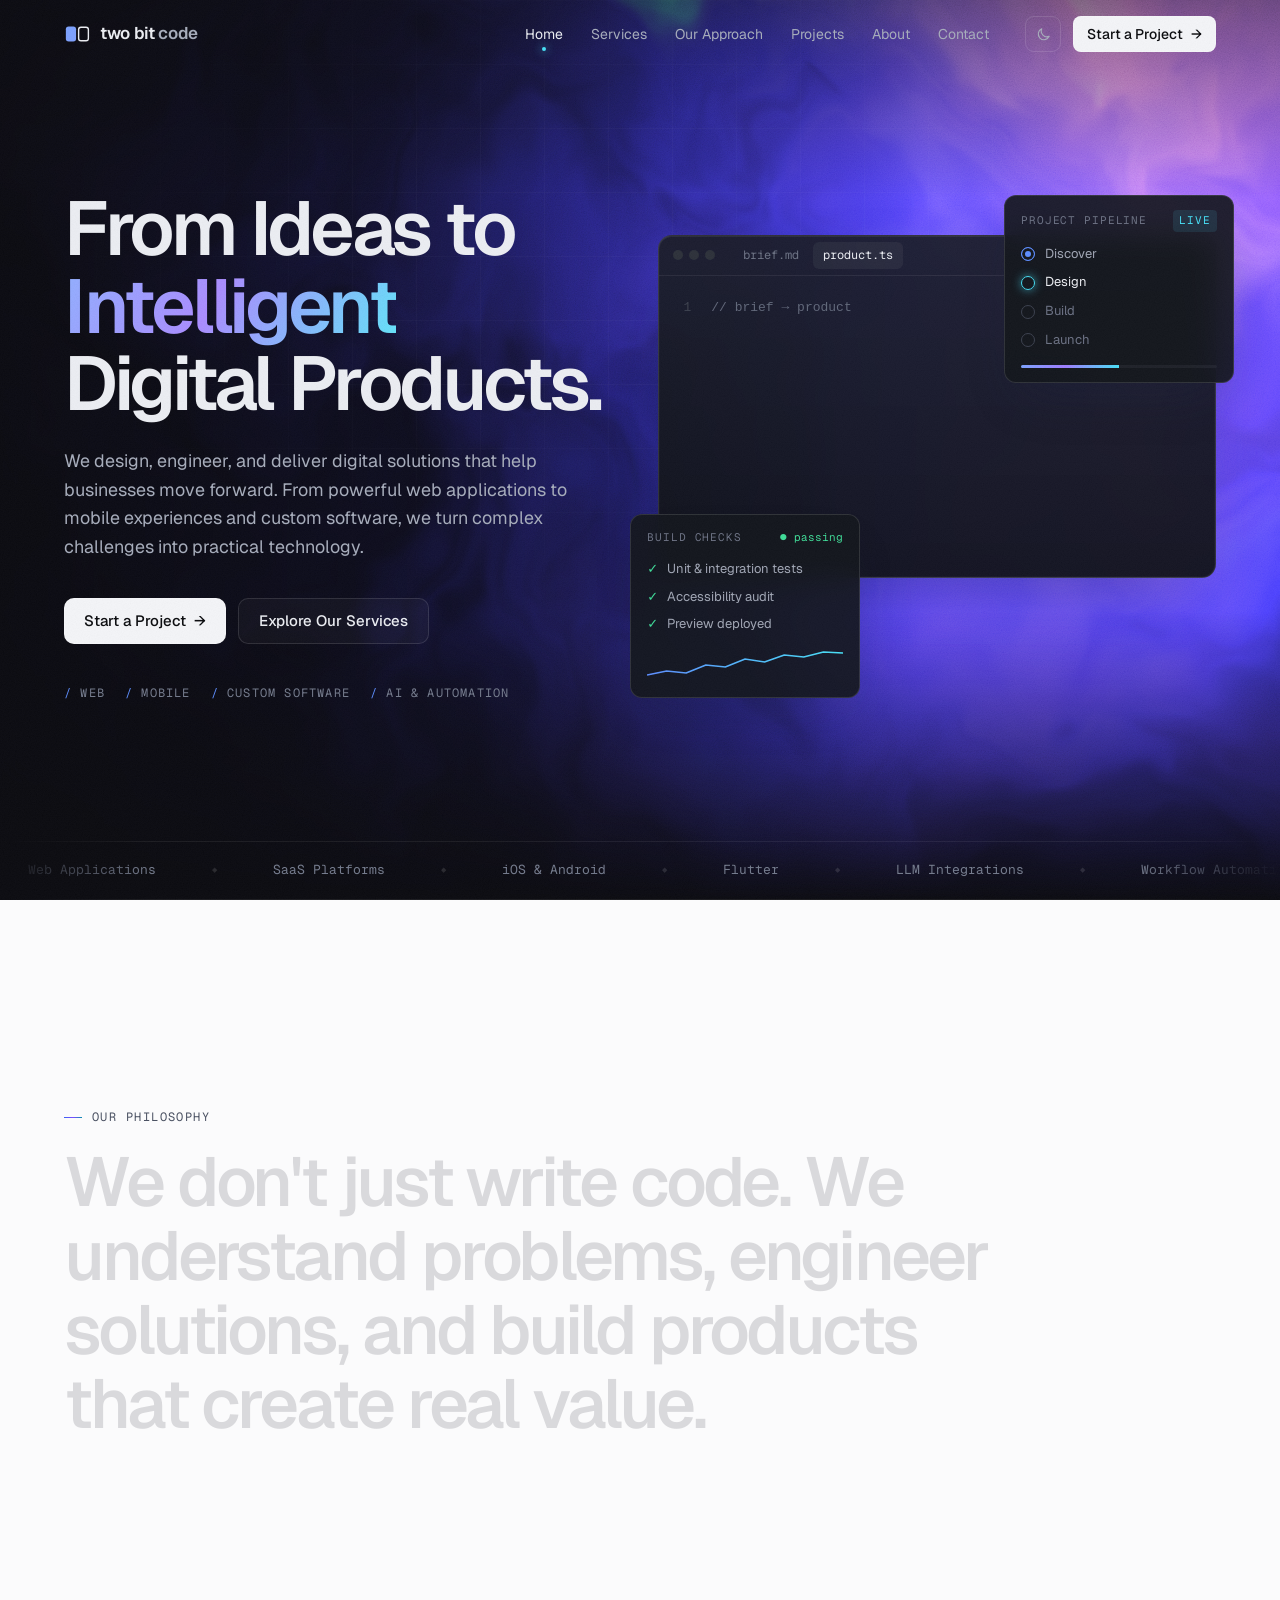
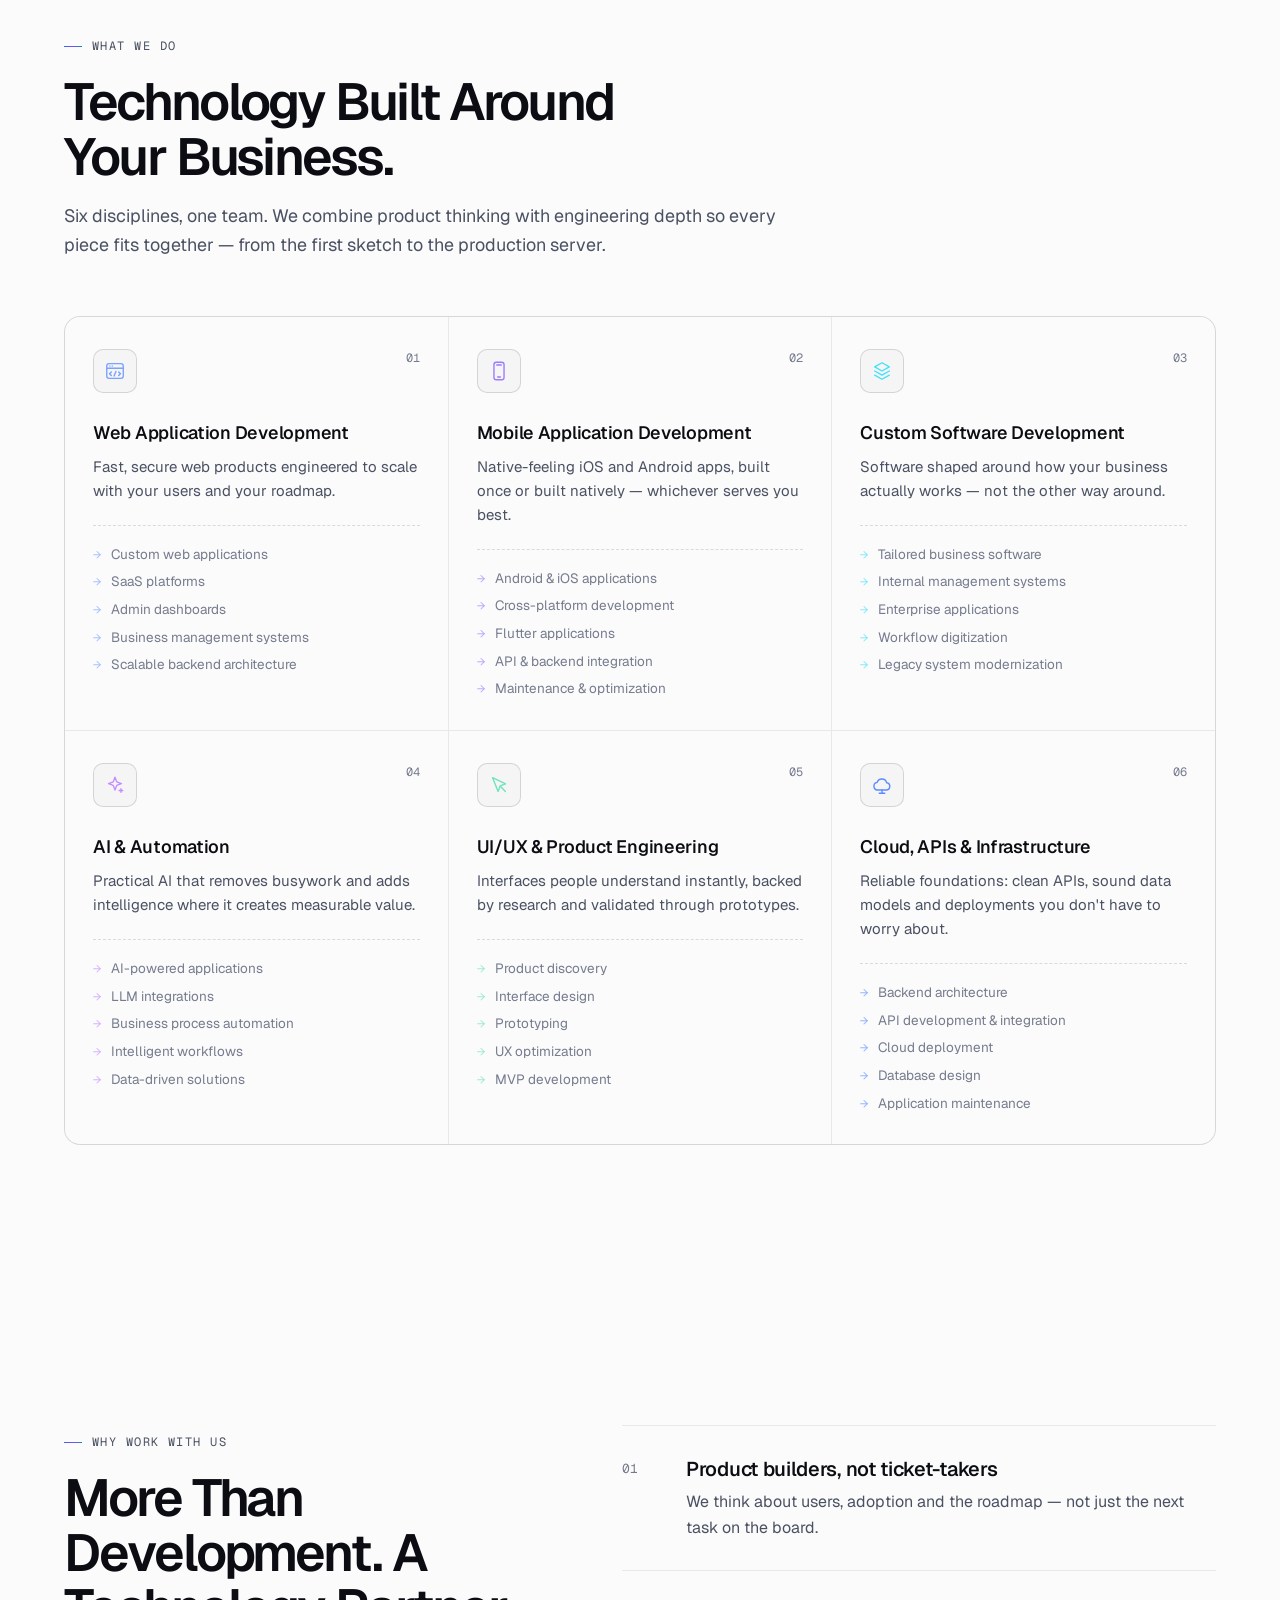
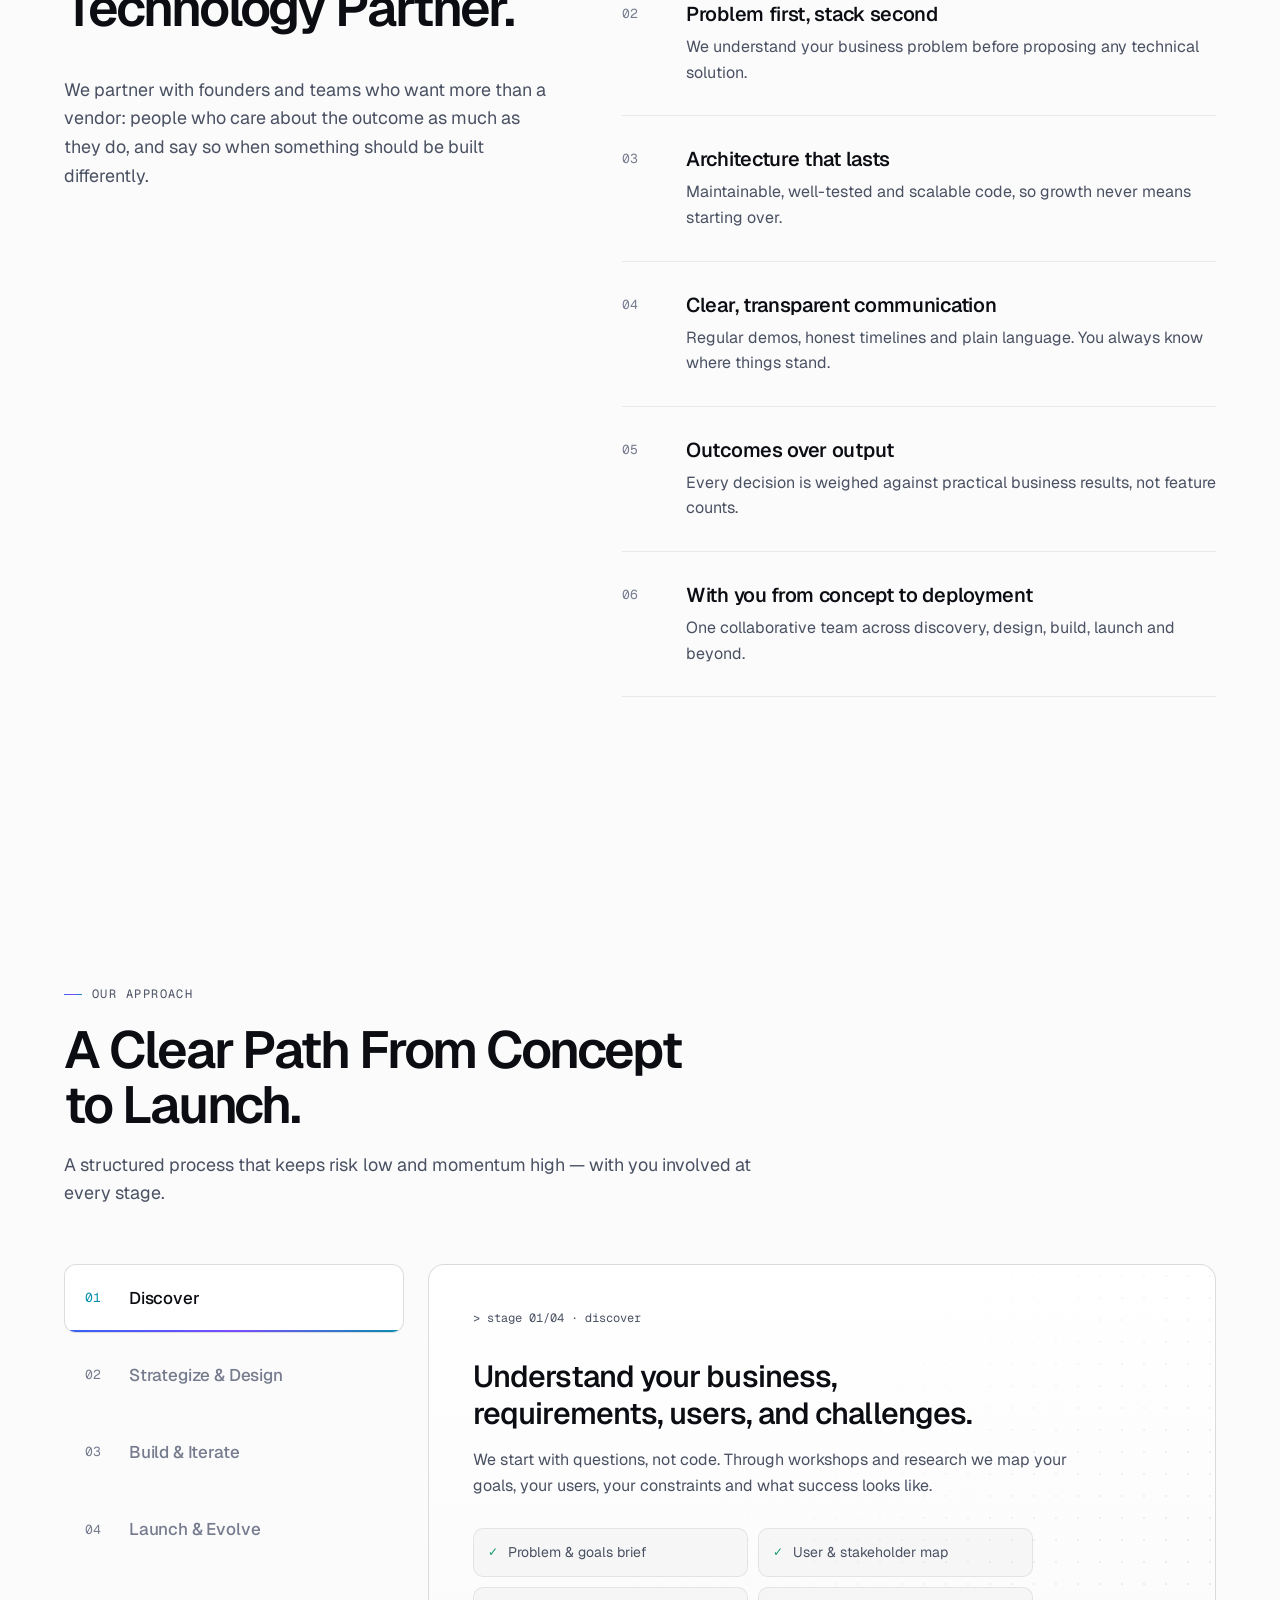
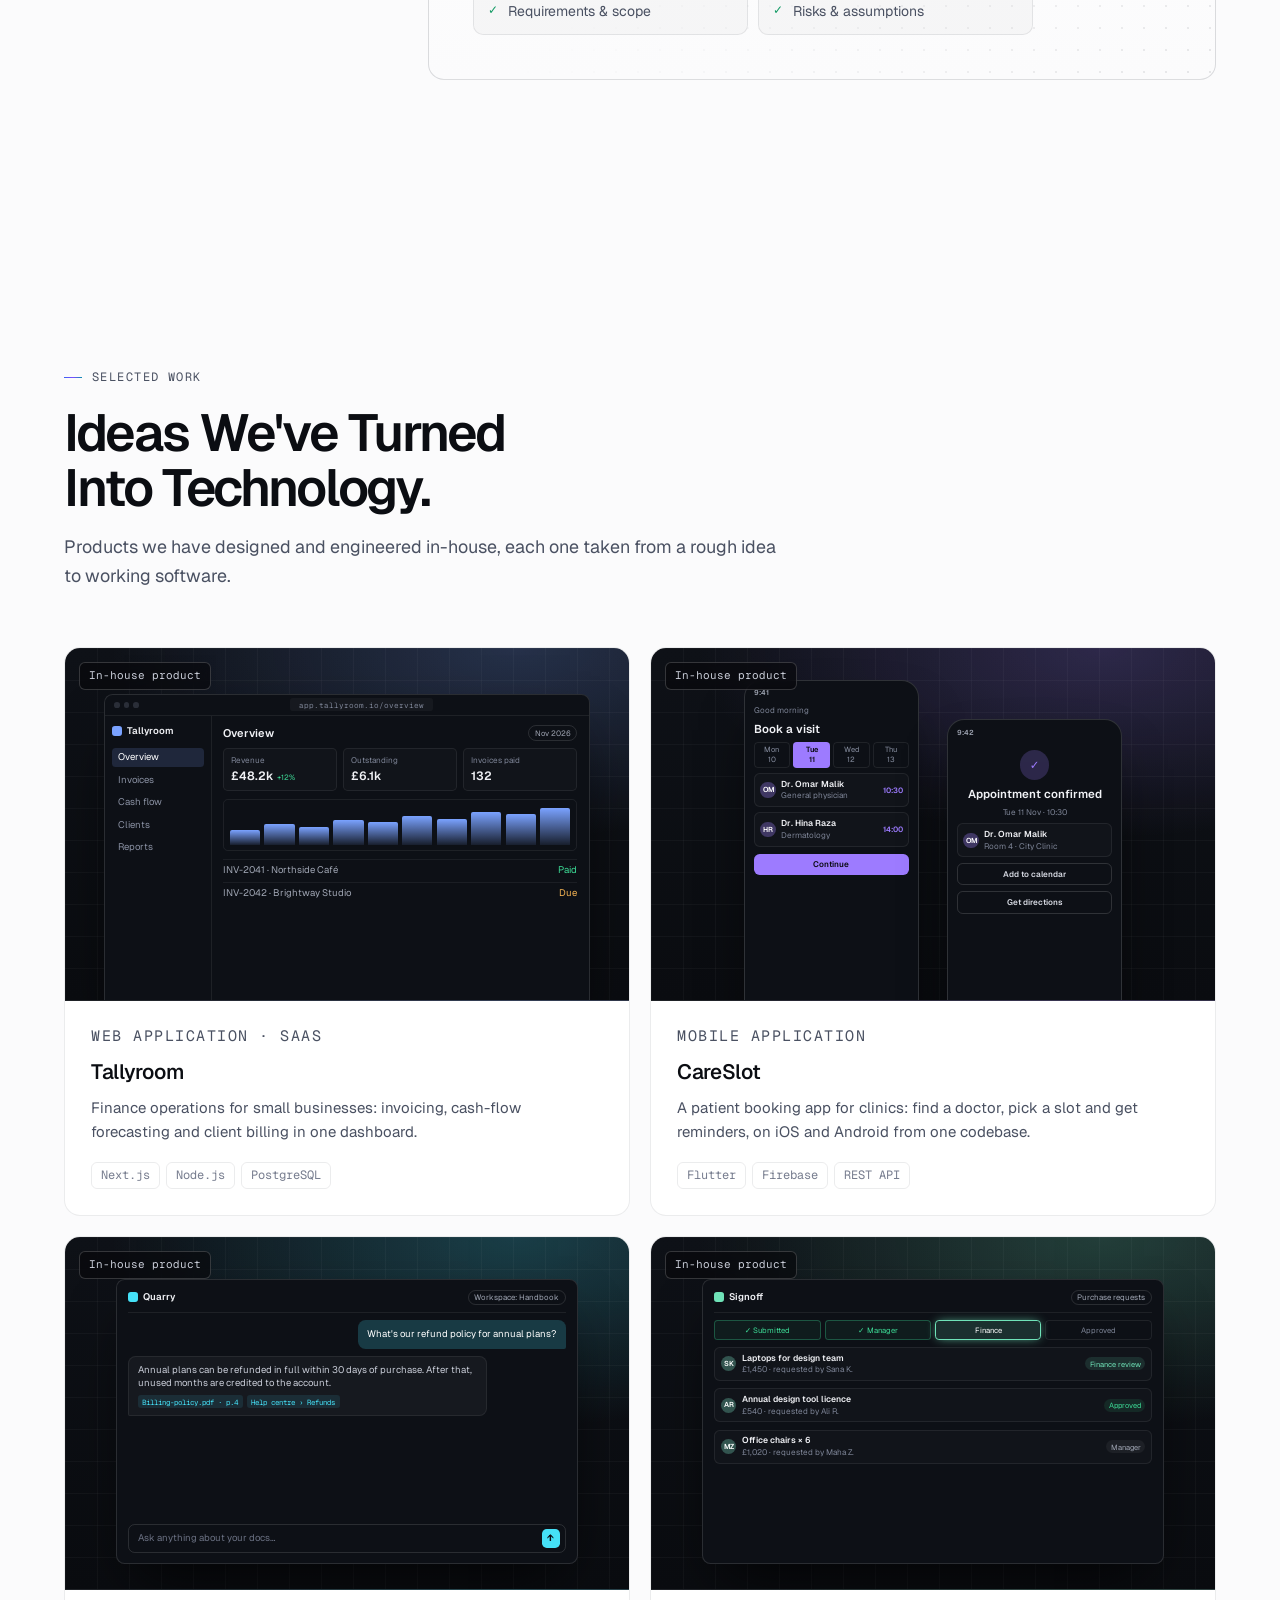
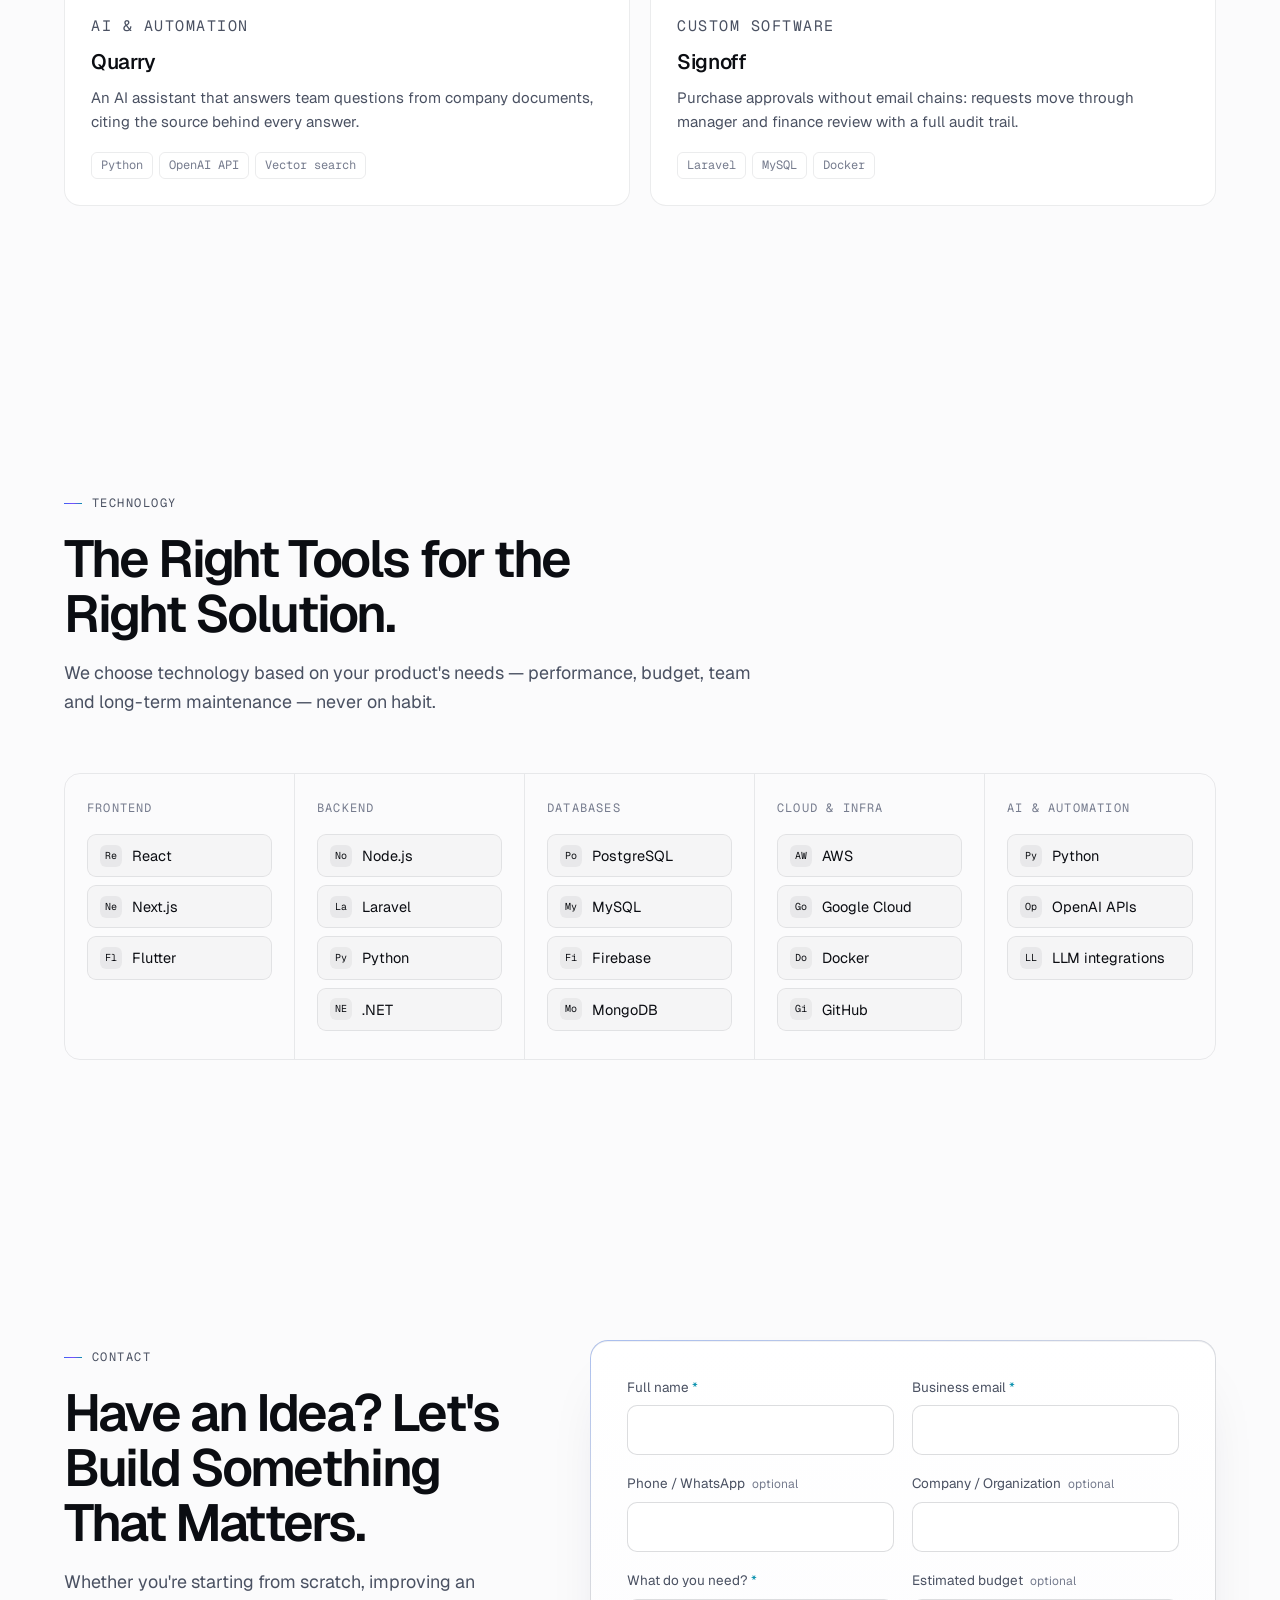
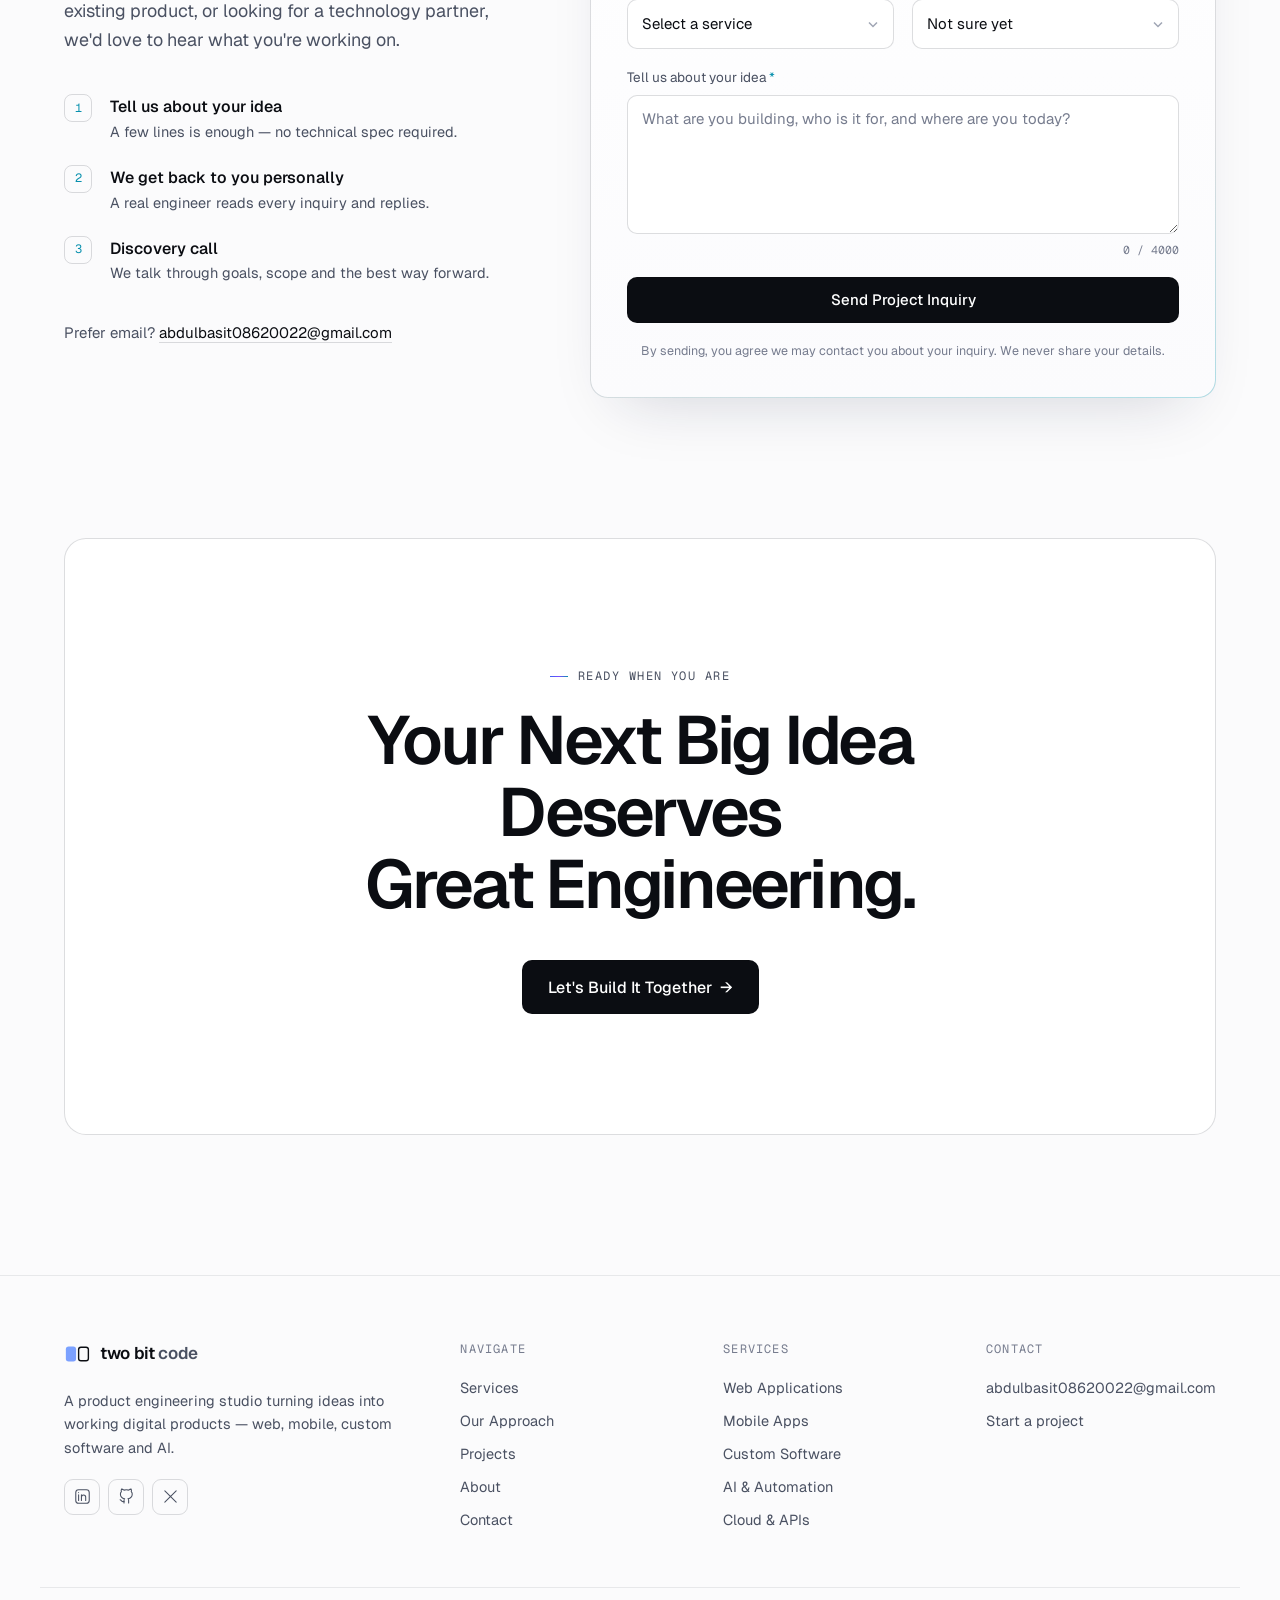
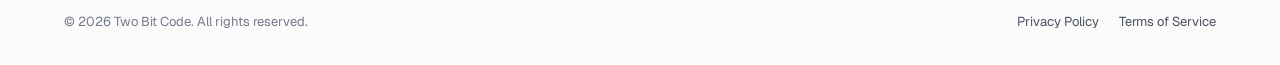
==== commit f63afdc1: "Showcase in-house products in Selected work Replace placeholder project cards with four in-house pro" ====
--- a/index.html
+++ b/index.html
@@ -276,7 +276,7 @@
     <header class="section-head reveal">
       <p class="eyebrow">Selected work</p>
       <h2>Ideas We've Turned Into&nbsp;Technology.</h2>
-      <p class="lead">Full case studies are on the way. Until then, these clearly marked placeholders show the kinds of products we build.</p>
+      <p class="lead">Products we have designed and engineered in-house, each one taken from a rough idea to working software.</p>
     </header>
     <!-- Projects are rendered from assets/config.js → SITE_CONFIG.projects -->
     <div class="projects" id="project-grid"></div>
--- a/assets/styles.css
+++ b/assets/styles.css
@@ -570,3 +570,73 @@
 @keyframes lineFill { to { transform: scaleX(1); } }
 /* hero content waits for the curtain to lift */
 html.intro-on .hero .reveal { transition-delay: calc(var(--d, 0s) + 1.95s); }
+
+/* ---------- product screens (Selected work) ---------- */
+.proj-visual { container-type: inline-size; }
+.badge { border-style: solid; border-color: rgba(255, 255, 255, .18); color: #c9cdd8; }
+.ui { font-size: 1.7cqw; line-height: 1.35; color: #d7dae3; }
+.ui b { font-weight: 600; color: #f1f2f6; }
+.ui small { display: block; color: #7d8496; font-size: .85em; }
+.ui em, .ui i { font-style: normal; }
+.ui s { display: inline-block; width: 1em; height: 1em; margin-right: .5em; border-radius: .3em; background: var(--accent); vertical-align: -.15em; text-decoration: none; }
+.ui .ok { color: #3ddc97; } .ui .due { color: #f5b453; } .ui .now { color: var(--accent); }
+.u-pill { padding: .2em .7em; border-radius: 99px; border: 1px solid rgba(255, 255, 255, .12); font-size: .82em; color: #a0a6b4; white-space: nowrap; }
+.u-web, .u-chat, .u-flow { border: 1px solid rgba(255, 255, 255, .12); background: #0d1016; box-shadow: 0 30px 60px -20px rgba(0, 0, 0, .8); overflow: hidden; }
+
+/* web dashboard */
+.u-web { left: 7%; right: 7%; top: 13%; bottom: -6%; border-radius: .9em .9em 0 0; display: flex; flex-direction: column; }
+.u-bar { display: flex; align-items: center; gap: .4em; height: 2.2em; padding: 0 .9em; border-bottom: 1px solid rgba(255, 255, 255, .07); flex: none; }
+.u-bar i { width: .6em; height: .6em; border-radius: 50%; background: #2a2e38; }
+.u-url { margin: 0 auto; padding: .15em 1.2em; border-radius: .4em; background: rgba(255, 255, 255, .04); color: #7d8496; font-family: var(--mono); font-size: .8em; }
+.u-app { display: grid; grid-template-columns: 22% 1fr; flex: 1; min-height: 0; }
+.u-side { display: flex; flex-direction: column; gap: .3em; padding: 1em .7em; border-right: 1px solid rgba(255, 255, 255, .07); color: #8a91a3; }
+.u-logo { margin-bottom: .7em; white-space: nowrap; }
+.u-side span { padding: .35em .6em; border-radius: .4em; }
+.u-side .on { background: color-mix(in srgb, var(--accent) 16%, transparent); color: #fff; }
+.u-main { display: flex; flex-direction: column; gap: .8em; padding: 1em 1.2em; min-width: 0; }
+.u-head { display: flex; justify-content: space-between; align-items: center; font-size: 1.15em; }
+.u-head .u-pill { font-size: .7em; }
+.u-kpis { display: grid; grid-template-columns: repeat(3, 1fr); gap: .6em; }
+.u-kpis div { padding: .6em .7em; border: 1px solid rgba(255, 255, 255, .07); border-radius: .5em; background: rgba(255, 255, 255, .02); }
+.u-kpis b { display: inline-block; margin-top: .15em; font-size: 1.25em; }
+.u-kpis em { margin-left: .4em; font-size: .8em; color: #3ddc97; }
+.u-chart { display: flex; align-items: flex-end; gap: .45em; height: 5.5em; padding: .6em; border: 1px solid rgba(255, 255, 255, .07); border-radius: .5em; }
+.u-chart span { flex: 1; border-radius: .2em .2em 0 0; background: linear-gradient(180deg, var(--accent), color-mix(in srgb, var(--accent) 10%, transparent)); }
+.u-rows div { display: flex; justify-content: space-between; gap: 1em; padding: .45em 0; border-top: 1px solid rgba(255, 255, 255, .06); color: #a0a6b4; }
+
+/* mobile app */
+.u-phones { inset: 9% 0 -14%; display: flex; justify-content: center; gap: 5%; }
+.u-phone { width: 31%; display: flex; flex-direction: column; gap: .55em; padding: .8em .9em; border-radius: 1.8em; border: 1px solid rgba(255, 255, 255, .14); background: #0d1016; box-shadow: 0 30px 60px -20px rgba(0, 0, 0, .8); overflow: hidden; }
+.u-phone-b { margin-top: 7%; }
+.u-status { margin-bottom: .2em; font-size: .75em; font-weight: 600; color: #a0a6b4; }
+.u-h { font-size: 1.2em; }
+.ui .c { text-align: center; }
+.u-dates { display: flex; gap: .35em; }
+.u-dates span { flex: 1; padding: .35em 0; border-radius: .5em; border: 1px solid rgba(255, 255, 255, .08); text-align: center; font-size: .78em; line-height: 1.25; color: #8a91a3; }
+.u-dates .on { background: var(--accent); border-color: transparent; color: #0b0b13; font-weight: 600; }
+.u-doc, .u-card, .u-req { display: flex; align-items: center; gap: .6em; padding: .5em .6em; border-radius: .6em; border: 1px solid rgba(255, 255, 255, .07); background: rgba(255, 255, 255, .02); }
+.u-doc div, .u-card div, .u-req div { flex: 1; min-width: 0; }
+.u-doc i, .u-card i, .u-req i { display: grid; place-items: center; flex: none; width: 2.1em; height: 2.1em; border-radius: 50%; font-size: .75em; font-weight: 600; color: #fff; background: color-mix(in srgb, var(--accent) 28%, #1a1d26); }
+.u-doc b, .u-card b, .u-req b { display: block; overflow: hidden; white-space: nowrap; text-overflow: ellipsis; font-size: .9em; }
+.u-doc em { font-size: .8em; font-weight: 600; color: var(--accent); }
+.u-btn { margin-top: .3em; padding: .6em; border-radius: .7em; text-align: center; font-size: .85em; font-weight: 600; background: var(--accent); color: #0b0b13; }
+.u-btn.ghost { margin-top: 0; background: transparent; border: 1px solid rgba(255, 255, 255, .14); color: #d7dae3; }
+.u-check { align-self: center; display: grid; place-items: center; width: 2.6em; height: 2.6em; margin: .5em 0 .1em; border-radius: 50%; font-size: 1.2em; font-weight: 700; color: var(--accent); background: color-mix(in srgb, var(--accent) 22%, transparent); }
+
+/* AI assistant + approvals windows */
+.u-chat, .u-flow { left: 9%; right: 9%; top: 12%; bottom: 7%; display: flex; flex-direction: column; gap: .75em; padding: 1em 1.2em; border-radius: .9em; }
+.u-chat-h { display: flex; justify-content: space-between; align-items: center; padding-bottom: .7em; border-bottom: 1px solid rgba(255, 255, 255, .07); }
+.u-msg { max-width: 82%; padding: .7em .9em; border-radius: .8em .8em .8em .2em; border: 1px solid rgba(255, 255, 255, .07); background: rgba(255, 255, 255, .04); color: #c9cdd8; }
+.u-msg.me { align-self: flex-end; border-radius: .8em .8em .2em .8em; border-color: transparent; background: color-mix(in srgb, var(--accent) 20%, transparent); color: #fff; }
+.u-src { display: flex; flex-wrap: wrap; gap: .4em; margin-top: .6em; }
+.u-src span { padding: .2em .6em; border-radius: .4em; font-family: var(--mono); font-size: .78em; color: var(--accent); background: color-mix(in srgb, var(--accent) 10%, transparent); }
+.u-input { margin-top: auto; display: flex; align-items: center; justify-content: space-between; padding: .5em .5em .5em .9em; border-radius: .7em; border: 1px solid rgba(255, 255, 255, .12); color: #6b7183; }
+.u-input i { display: grid; place-items: center; width: 1.9em; height: 1.9em; border-radius: .5em; font-weight: 700; background: var(--accent); color: #0b0b13; }
+.u-stages { display: flex; gap: .4em; }
+.u-stages span { flex: 1; padding: .45em 0; border-radius: .5em; border: 1px solid rgba(255, 255, 255, .08); text-align: center; font-size: .8em; color: #7d8496; }
+.u-stages .done { color: #3ddc97; border-color: rgba(61, 220, 151, .3); background: rgba(61, 220, 151, .06); }
+.u-stages .done::before { content: "✓ "; }
+.u-stages .now { color: #fff; border-color: var(--accent); background: color-mix(in srgb, var(--accent) 15%, transparent); box-shadow: 0 0 1.4em -.4em var(--accent); }
+.u-req em { padding: .2em .6em; border-radius: 99px; white-space: nowrap; font-size: .78em; color: #a0a6b4; background: rgba(255, 255, 255, .05); }
+.u-req em.ok { background: rgba(61, 220, 151, .1); }
+.u-req em.now { background: color-mix(in srgb, var(--accent) 12%, transparent); }
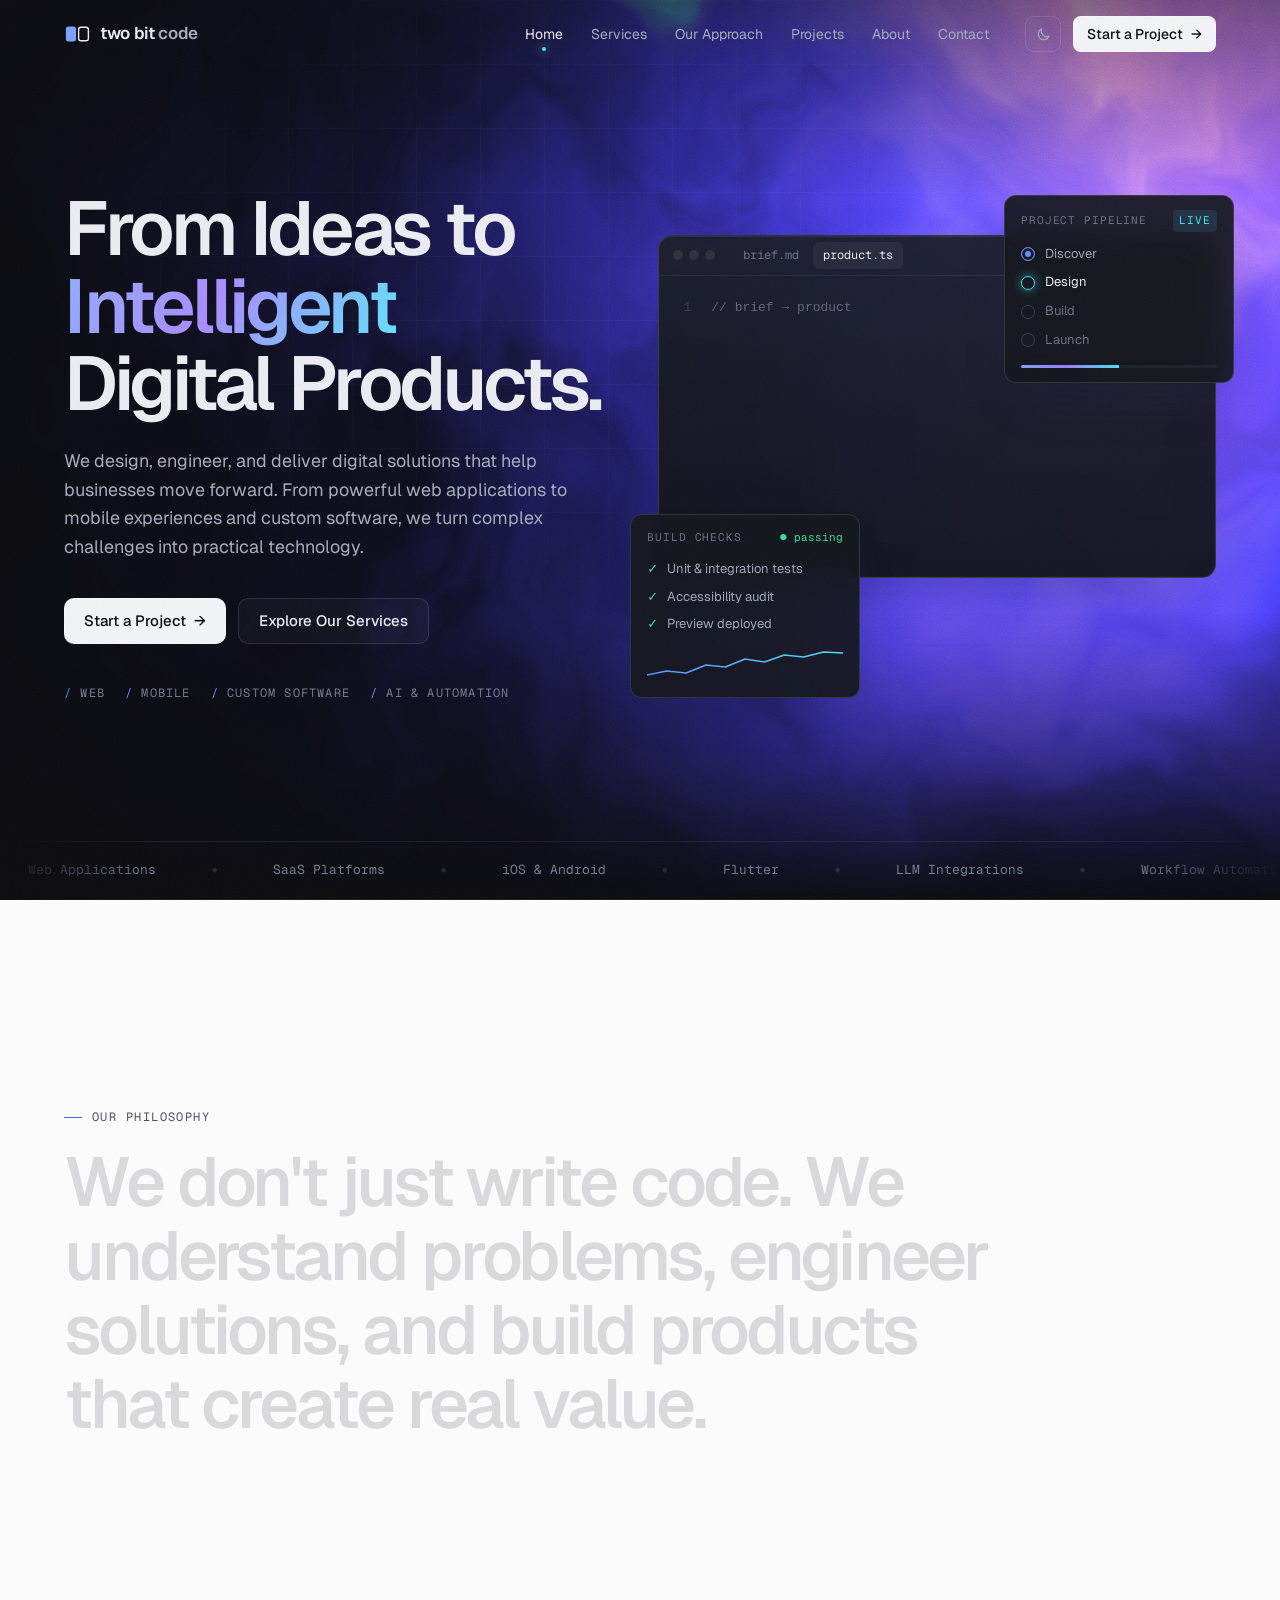
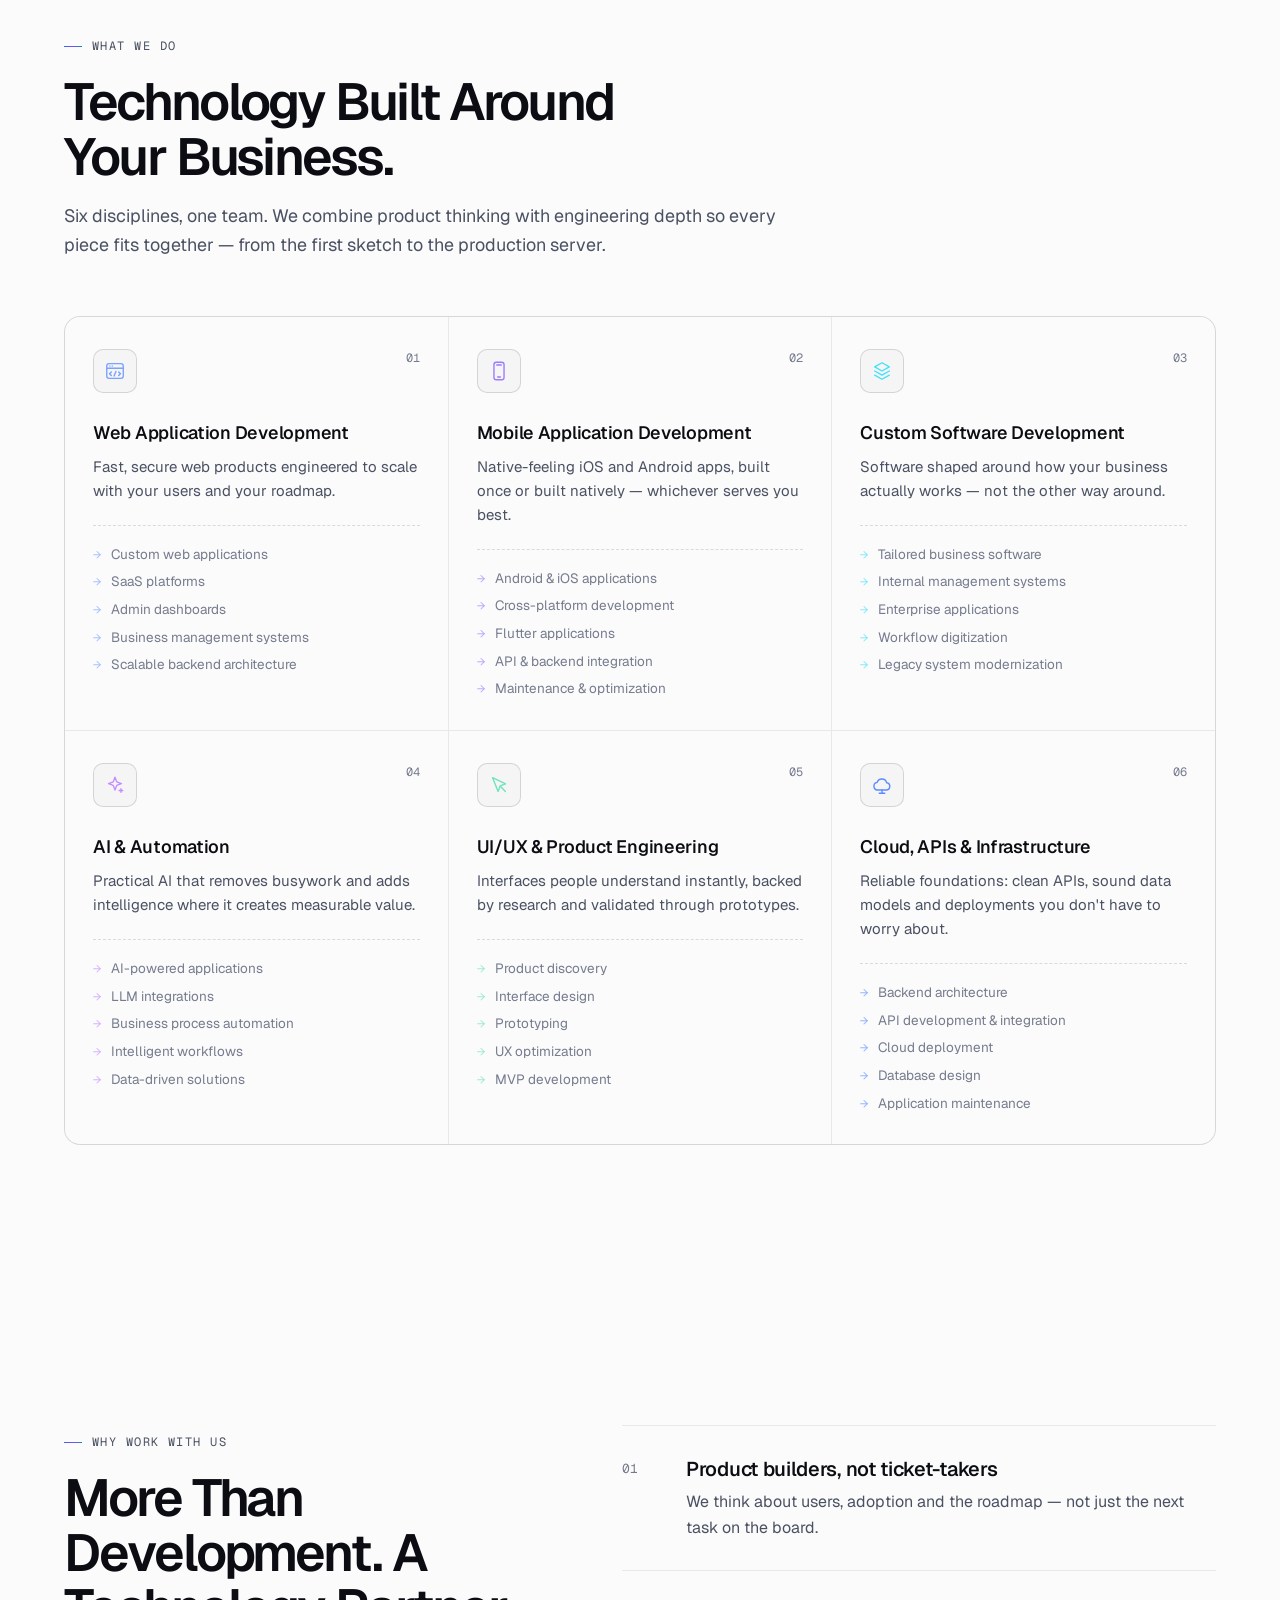
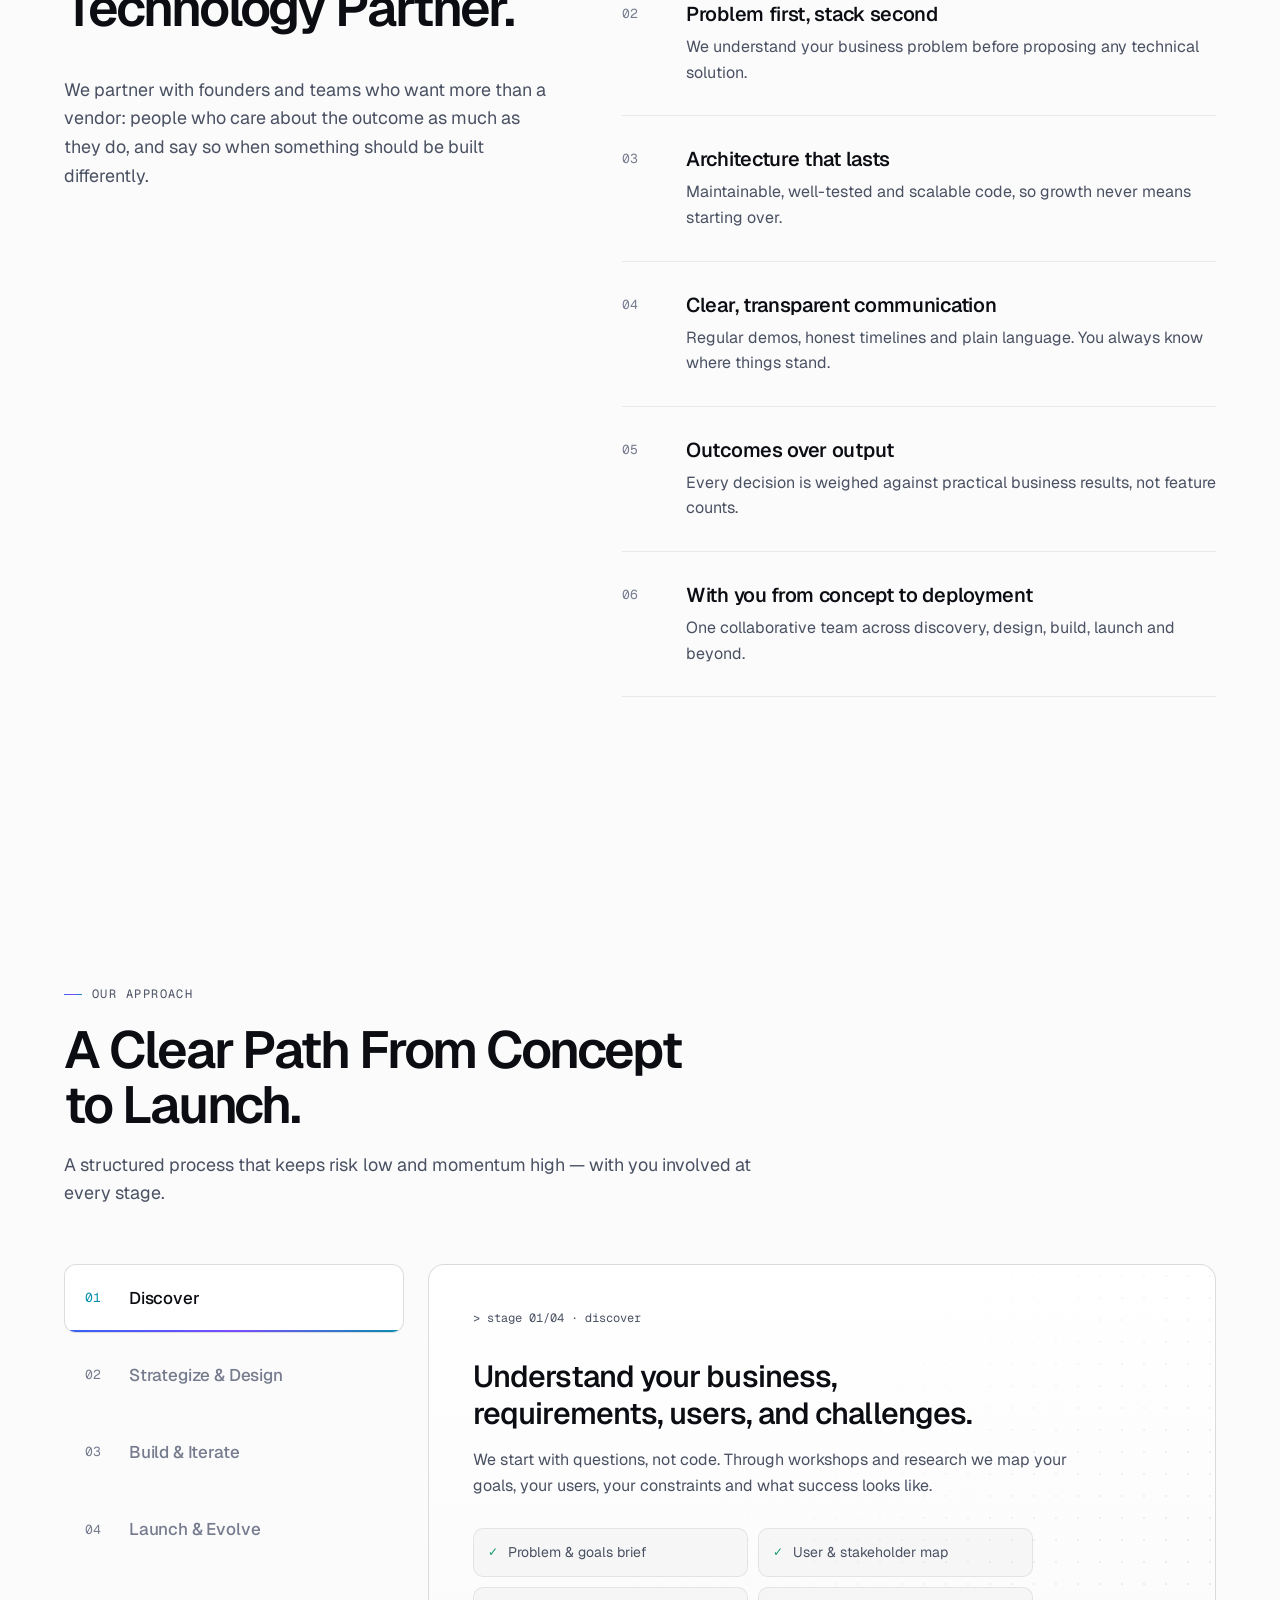
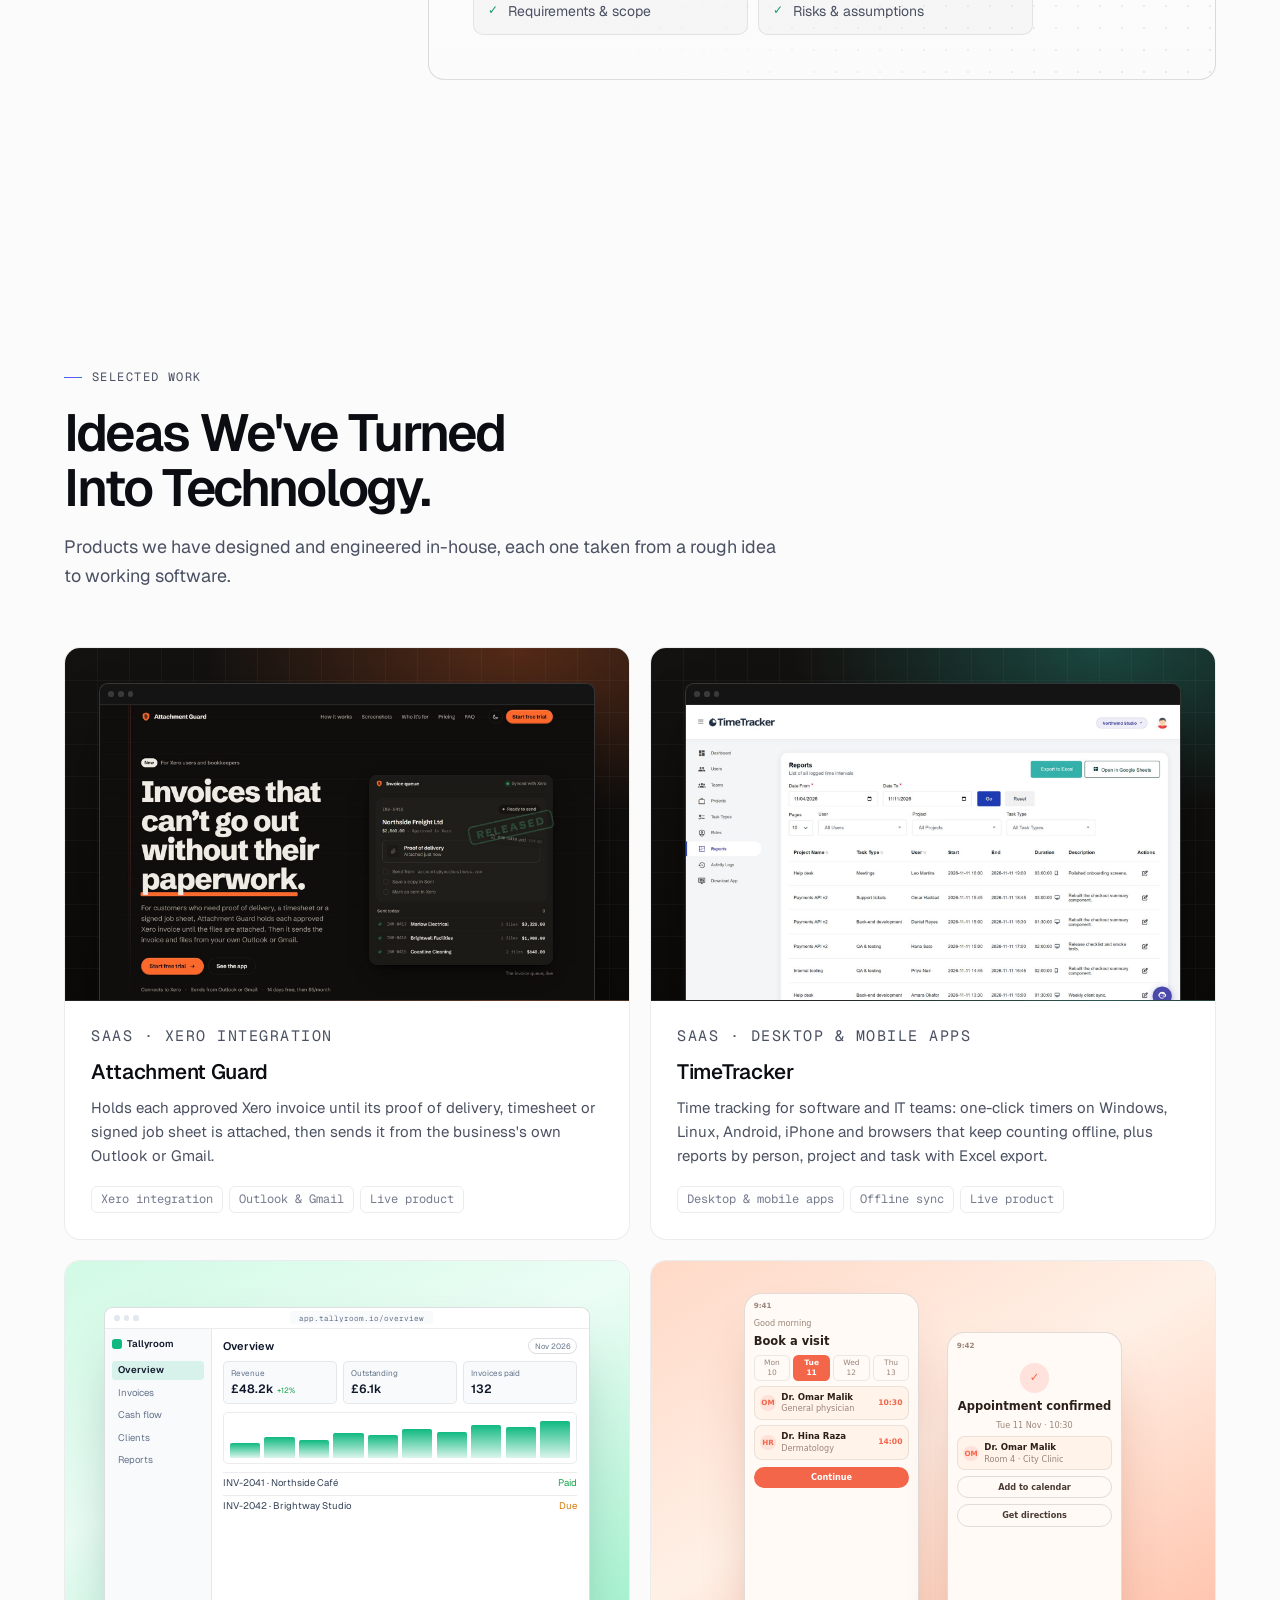
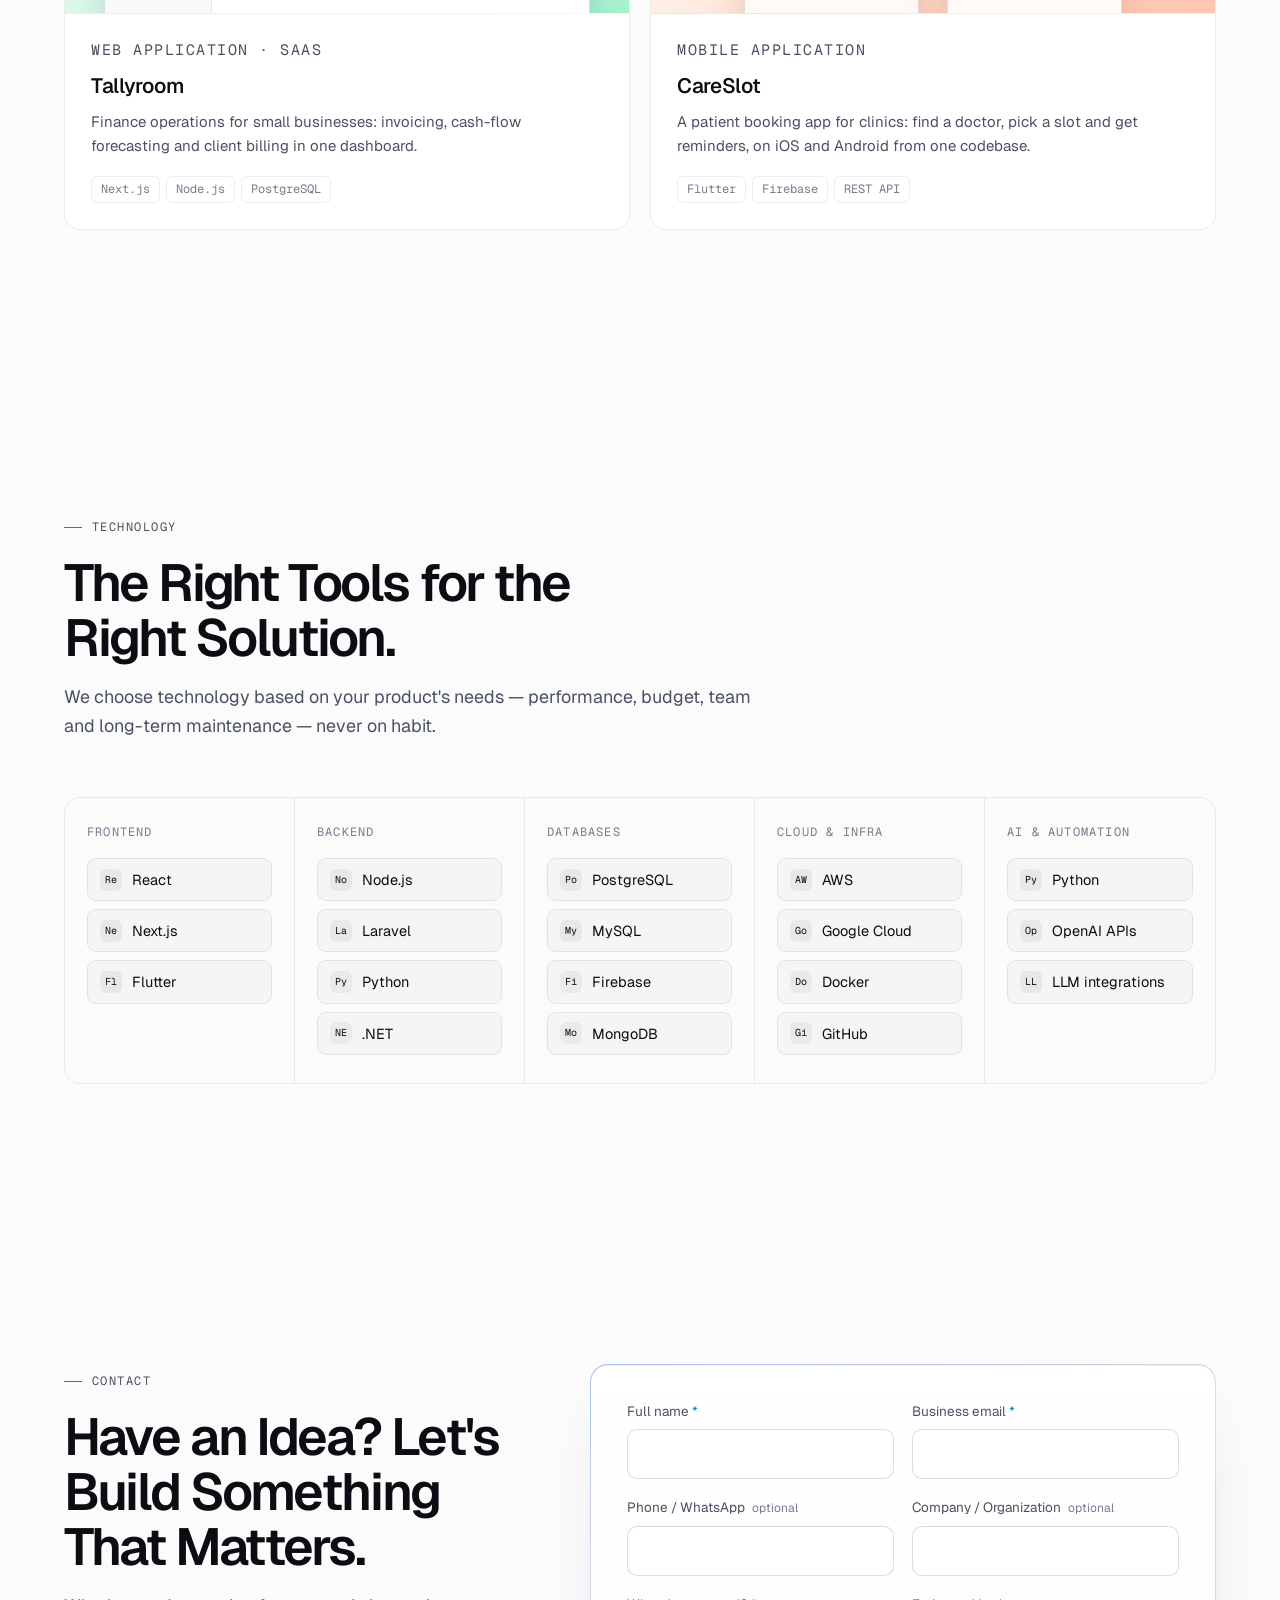
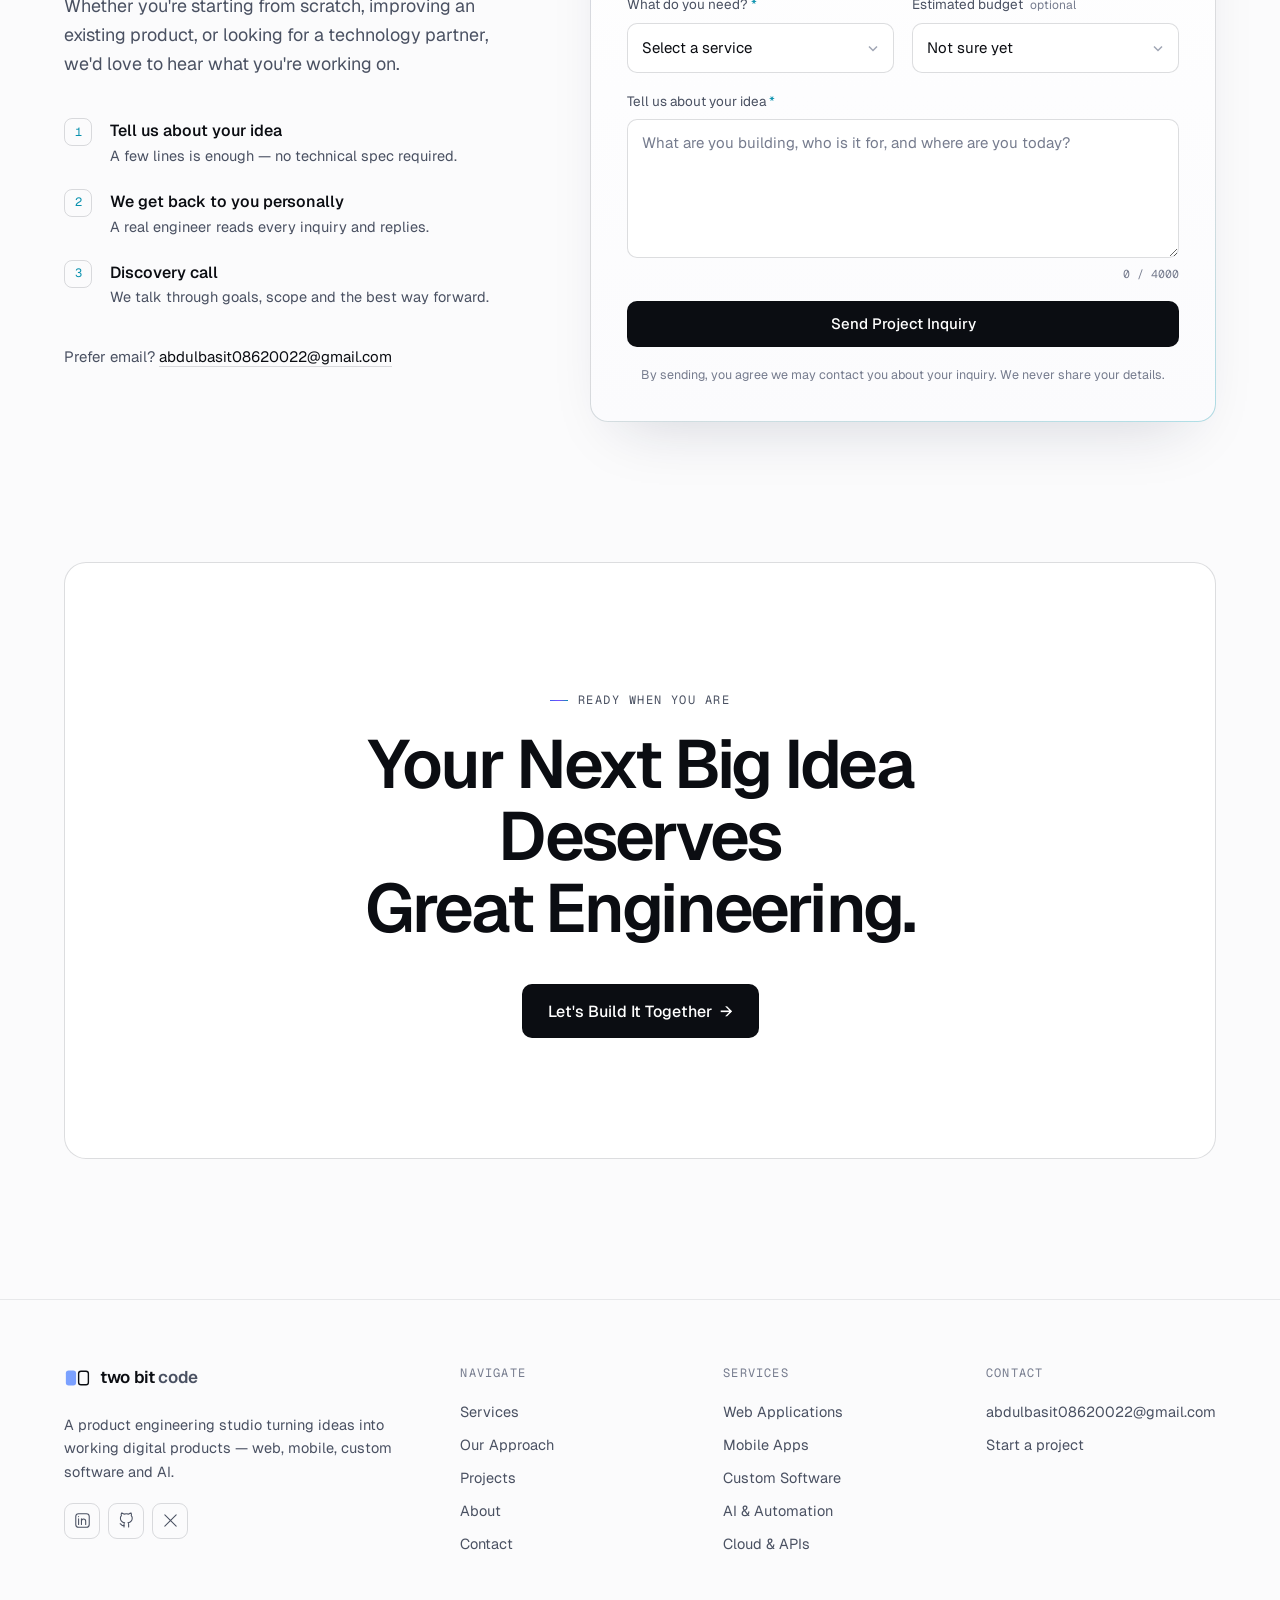
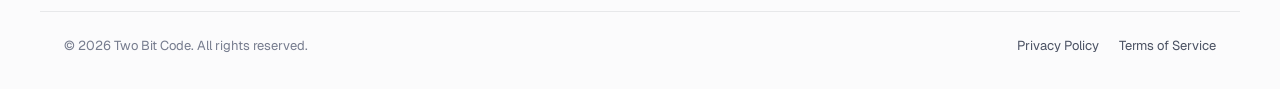
==== commit 75298dd3: "Add link-preview image and social meta tags Co-Authored-By: Claude Opus 5.5 <noreply@anthropic.com>" ====
--- a/index.html
+++ b/index.html
@@ -17,8 +17,16 @@
   <meta property="og:title" content="Two Bit Code — From Ideas to Intelligent Digital Products">
   <meta property="og:description" content="We design, engineer and deliver web apps, mobile apps, custom software and AI solutions.">
   <meta property="og:url" content="https://twobitcode.com/">
-  <meta property="og:image" content="https://twobitcode.com/assets/og-image.png">
+  <meta property="og:image" content="https://twobitcode.com/assets/og-image.jpg">
+  <meta property="og:image:secure_url" content="https://twobitcode.com/assets/og-image.jpg">
+  <meta property="og:image:type" content="image/jpeg">
+  <meta property="og:image:width" content="1200">
+  <meta property="og:image:height" content="630">
+  <meta property="og:image:alt" content="Two Bit Code: From Ideas to Intelligent Digital Products">
   <meta name="twitter:card" content="summary_large_image">
+  <meta name="twitter:title" content="Two Bit Code: From Ideas to Intelligent Digital Products">
+  <meta name="twitter:description" content="We design, engineer and deliver web apps, mobile apps, custom software and AI solutions.">
+  <meta name="twitter:image" content="https://twobitcode.com/assets/og-image.jpg">
 
   <link rel="preconnect" href="https://fonts.googleapis.com">
   <link rel="preconnect" href="https://fonts.gstatic.com" crossorigin>
--- a/assets/styles.css
+++ b/assets/styles.css
@@ -572,71 +572,107 @@
 html.intro-on .hero .reveal { transition-delay: calc(var(--d, 0s) + 1.95s); }
 
 /* ---------- product screens (Selected work) ---------- */
+/* Each product has its own look (theme class on .proj), so they don't read as one template. */
+.proj {
+  --u-bg: #0d1016; --u-fg: #d7dae3; --u-strong: #f1f2f6; --u-muted: #7d8496;
+  --u-line: rgba(255, 255, 255, .07); --u-line2: rgba(255, 255, 255, .12); --u-surface: rgba(255, 255, 255, .03);
+  --u-chip: #2a2e38; --u-on: #0b0b13; --u-shadow: 0 30px 60px -20px rgba(0, 0, 0, .8); --u-font: var(--font);
+}
+.t-mint {
+  --u-bg: #ffffff; --u-fg: #334155; --u-strong: #0f172a; --u-muted: #64748b;
+  --u-line: rgba(15, 23, 42, .08); --u-line2: rgba(15, 23, 42, .14); --u-surface: #f8fafc; --u-chip: #e2e8f0; --u-on: #fff;
+  --u-shadow: 0 30px 60px -24px rgba(6, 78, 59, .45);
+  --pv-bg: linear-gradient(155deg, #d1fae5 0%, #ecfdf5 45%, #a7f3d0 100%);
+}
+.t-warm {
+  --u-bg: #fffaf6; --u-fg: #4a3b33; --u-strong: #2b1f19; --u-muted: #9a8579;
+  --u-line: rgba(74, 59, 51, .1); --u-line2: rgba(74, 59, 51, .16); --u-surface: #fff3ea; --u-chip: #f1e3d8; --u-on: #fff;
+  --u-shadow: 0 30px 60px -24px rgba(154, 52, 18, .45); --u-font: ui-rounded, 'Segoe UI', system-ui, sans-serif;
+  --pv-bg: linear-gradient(150deg, #ffd9c7 0%, #fff0e6 50%, #ffc4ad 100%);
+}
+.t-ink {
+  --u-bg: #1a1714; --u-fg: #e8e2d9; --u-strong: #fbf7f0; --u-muted: #8f877c;
+  --u-line: rgba(255, 240, 220, .08); --u-line2: rgba(255, 240, 220, .14); --u-surface: rgba(255, 240, 220, .04); --u-chip: #3a342d; --u-on: #1a1714;
+  --pv-bg: radial-gradient(90% 80% at 75% 0%, rgba(233, 185, 73, .3), transparent 60%), linear-gradient(180deg, #14110e, #0c0a08);
+}
 .proj-visual { container-type: inline-size; }
+.t-mint .proj-visual, .t-warm .proj-visual, .t-ink .proj-visual { background: var(--pv-bg); }
+.t-mint .proj-visual::before, .t-warm .proj-visual::before { opacity: 0; }
 .badge { border-style: solid; border-color: rgba(255, 255, 255, .18); color: #c9cdd8; }
-.ui { font-size: 1.7cqw; line-height: 1.35; color: #d7dae3; }
-.ui b { font-weight: 600; color: #f1f2f6; }
-.ui small { display: block; color: #7d8496; font-size: .85em; }
+
+/* real screenshot in a browser frame */
+.is-shot { background: radial-gradient(90% 80% at 80% 0%, color-mix(in srgb, var(--accent) 28%, transparent), transparent 60%), linear-gradient(180deg, #141210, #0b0a09); }
+.shot { left: 6%; right: 6%; top: 10%; bottom: -8%; display: flex; flex-direction: column; overflow: hidden; border-radius: .9em .9em 0 0; border: 1px solid rgba(255, 255, 255, .14); background: #141414; box-shadow: 0 30px 60px -20px rgba(0, 0, 0, .85); font-size: 1.7cqw; }
+.shot img { display: block; width: 100%; height: auto; }
+.proj-link { margin-top: 4px; font-size: 14px; font-weight: 500; color: var(--accent); }
+.proj-link span { display: inline-block; transition: transform .3s var(--ease); }
+.proj:hover .proj-link span { transform: translate(2px, -2px); }
+
+.ui { font-size: 1.7cqw; line-height: 1.35; color: var(--u-fg); font-family: var(--u-font); }
+.ui b { font-weight: 600; color: var(--u-strong); }
+.ui small { display: block; color: var(--u-muted); font-size: .85em; }
 .ui em, .ui i { font-style: normal; }
 .ui s { display: inline-block; width: 1em; height: 1em; margin-right: .5em; border-radius: .3em; background: var(--accent); vertical-align: -.15em; text-decoration: none; }
-.ui .ok { color: #3ddc97; } .ui .due { color: #f5b453; } .ui .now { color: var(--accent); }
-.u-pill { padding: .2em .7em; border-radius: 99px; border: 1px solid rgba(255, 255, 255, .12); font-size: .82em; color: #a0a6b4; white-space: nowrap; }
-.u-web, .u-chat, .u-flow { border: 1px solid rgba(255, 255, 255, .12); background: #0d1016; box-shadow: 0 30px 60px -20px rgba(0, 0, 0, .8); overflow: hidden; }
+.ui .ok { color: #16a34a; } .ui .due { color: #d97706; } .ui .now { color: var(--accent); }
+.u-pill { padding: .2em .7em; border-radius: 99px; border: 1px solid var(--u-line2); font-size: .82em; color: var(--u-muted); white-space: nowrap; }
+.u-web, .u-chat, .u-flow { border: 1px solid var(--u-line2); background: var(--u-bg); box-shadow: var(--u-shadow); overflow: hidden; }
+.u-bar { display: flex; align-items: center; gap: .4em; height: 2.2em; padding: 0 .9em; border-bottom: 1px solid var(--u-line); flex: none; }
+.u-bar i { width: .6em; height: .6em; border-radius: 50%; background: var(--u-chip); }
+.shot .u-bar { border-color: rgba(255, 255, 255, .08); }
+.shot .u-bar i { background: #3a3a3a; }
+.u-url { margin: 0 auto; padding: .15em 1.2em; border-radius: .4em; background: var(--u-surface); color: var(--u-muted); font-family: var(--mono); font-size: .8em; }
+.shot .u-url { background: rgba(255, 255, 255, .06); color: #9a9a9a; }
 
 /* web dashboard */
 .u-web { left: 7%; right: 7%; top: 13%; bottom: -6%; border-radius: .9em .9em 0 0; display: flex; flex-direction: column; }
-.u-bar { display: flex; align-items: center; gap: .4em; height: 2.2em; padding: 0 .9em; border-bottom: 1px solid rgba(255, 255, 255, .07); flex: none; }
-.u-bar i { width: .6em; height: .6em; border-radius: 50%; background: #2a2e38; }
-.u-url { margin: 0 auto; padding: .15em 1.2em; border-radius: .4em; background: rgba(255, 255, 255, .04); color: #7d8496; font-family: var(--mono); font-size: .8em; }
 .u-app { display: grid; grid-template-columns: 22% 1fr; flex: 1; min-height: 0; }
-.u-side { display: flex; flex-direction: column; gap: .3em; padding: 1em .7em; border-right: 1px solid rgba(255, 255, 255, .07); color: #8a91a3; }
+.u-side { display: flex; flex-direction: column; gap: .3em; padding: 1em .7em; border-right: 1px solid var(--u-line); color: var(--u-muted); background: var(--u-surface); }
 .u-logo { margin-bottom: .7em; white-space: nowrap; }
 .u-side span { padding: .35em .6em; border-radius: .4em; }
-.u-side .on { background: color-mix(in srgb, var(--accent) 16%, transparent); color: #fff; }
+.u-side .on { background: color-mix(in srgb, var(--accent) 14%, transparent); color: var(--u-strong); font-weight: 600; }
 .u-main { display: flex; flex-direction: column; gap: .8em; padding: 1em 1.2em; min-width: 0; }
 .u-head { display: flex; justify-content: space-between; align-items: center; font-size: 1.15em; }
 .u-head .u-pill { font-size: .7em; }
 .u-kpis { display: grid; grid-template-columns: repeat(3, 1fr); gap: .6em; }
-.u-kpis div { padding: .6em .7em; border: 1px solid rgba(255, 255, 255, .07); border-radius: .5em; background: rgba(255, 255, 255, .02); }
+.u-kpis div { padding: .6em .7em; border: 1px solid var(--u-line); border-radius: .5em; background: var(--u-surface); }
 .u-kpis b { display: inline-block; margin-top: .15em; font-size: 1.25em; }
-.u-kpis em { margin-left: .4em; font-size: .8em; color: #3ddc97; }
-.u-chart { display: flex; align-items: flex-end; gap: .45em; height: 5.5em; padding: .6em; border: 1px solid rgba(255, 255, 255, .07); border-radius: .5em; }
-.u-chart span { flex: 1; border-radius: .2em .2em 0 0; background: linear-gradient(180deg, var(--accent), color-mix(in srgb, var(--accent) 10%, transparent)); }
-.u-rows div { display: flex; justify-content: space-between; gap: 1em; padding: .45em 0; border-top: 1px solid rgba(255, 255, 255, .06); color: #a0a6b4; }
+.u-kpis em { margin-left: .4em; font-size: .8em; color: #16a34a; }
+.u-chart { display: flex; align-items: flex-end; gap: .45em; height: 5.5em; padding: .6em; border: 1px solid var(--u-line); border-radius: .5em; }
+.u-chart span { flex: 1; border-radius: .2em .2em 0 0; background: linear-gradient(180deg, var(--accent), color-mix(in srgb, var(--accent) 15%, transparent)); }
+.u-rows div { display: flex; justify-content: space-between; gap: 1em; padding: .45em 0; border-top: 1px solid var(--u-line); }
 
 /* mobile app */
 .u-phones { inset: 9% 0 -14%; display: flex; justify-content: center; gap: 5%; }
-.u-phone { width: 31%; display: flex; flex-direction: column; gap: .55em; padding: .8em .9em; border-radius: 1.8em; border: 1px solid rgba(255, 255, 255, .14); background: #0d1016; box-shadow: 0 30px 60px -20px rgba(0, 0, 0, .8); overflow: hidden; }
+.u-phone { width: 31%; display: flex; flex-direction: column; gap: .55em; padding: .8em .9em; border-radius: 1.8em; border: 1px solid var(--u-line2); background: var(--u-bg); box-shadow: var(--u-shadow); overflow: hidden; }
 .u-phone-b { margin-top: 7%; }
-.u-status { margin-bottom: .2em; font-size: .75em; font-weight: 600; color: #a0a6b4; }
+.u-status { margin-bottom: .2em; font-size: .75em; font-weight: 600; color: var(--u-muted); }
 .u-h { font-size: 1.2em; }
 .ui .c { text-align: center; }
 .u-dates { display: flex; gap: .35em; }
-.u-dates span { flex: 1; padding: .35em 0; border-radius: .5em; border: 1px solid rgba(255, 255, 255, .08); text-align: center; font-size: .78em; line-height: 1.25; color: #8a91a3; }
-.u-dates .on { background: var(--accent); border-color: transparent; color: #0b0b13; font-weight: 600; }
-.u-doc, .u-card, .u-req { display: flex; align-items: center; gap: .6em; padding: .5em .6em; border-radius: .6em; border: 1px solid rgba(255, 255, 255, .07); background: rgba(255, 255, 255, .02); }
+.u-dates span { flex: 1; padding: .35em 0; border-radius: .7em; border: 1px solid var(--u-line); text-align: center; font-size: .78em; line-height: 1.25; color: var(--u-muted); }
+.u-dates .on { background: var(--accent); border-color: transparent; color: var(--u-on); font-weight: 600; }
+.u-doc, .u-card, .u-req { display: flex; align-items: center; gap: .6em; padding: .5em .6em; border-radius: .8em; border: 1px solid var(--u-line); background: var(--u-surface); }
 .u-doc div, .u-card div, .u-req div { flex: 1; min-width: 0; }
-.u-doc i, .u-card i, .u-req i { display: grid; place-items: center; flex: none; width: 2.1em; height: 2.1em; border-radius: 50%; font-size: .75em; font-weight: 600; color: #fff; background: color-mix(in srgb, var(--accent) 28%, #1a1d26); }
+.u-doc i, .u-card i, .u-req i { display: grid; place-items: center; flex: none; width: 2.1em; height: 2.1em; border-radius: 50%; font-size: .75em; font-weight: 600; color: var(--accent); background: color-mix(in srgb, var(--accent) 16%, var(--u-bg)); }
 .u-doc b, .u-card b, .u-req b { display: block; overflow: hidden; white-space: nowrap; text-overflow: ellipsis; font-size: .9em; }
 .u-doc em { font-size: .8em; font-weight: 600; color: var(--accent); }
-.u-btn { margin-top: .3em; padding: .6em; border-radius: .7em; text-align: center; font-size: .85em; font-weight: 600; background: var(--accent); color: #0b0b13; }
-.u-btn.ghost { margin-top: 0; background: transparent; border: 1px solid rgba(255, 255, 255, .14); color: #d7dae3; }
-.u-check { align-self: center; display: grid; place-items: center; width: 2.6em; height: 2.6em; margin: .5em 0 .1em; border-radius: 50%; font-size: 1.2em; font-weight: 700; color: var(--accent); background: color-mix(in srgb, var(--accent) 22%, transparent); }
+.u-btn { margin-top: .3em; padding: .6em; border-radius: 99px; text-align: center; font-size: .85em; font-weight: 600; background: var(--accent); color: var(--u-on); }
+.u-btn.ghost { margin-top: 0; background: transparent; border: 1px solid var(--u-line2); color: var(--u-fg); }
+.u-check { align-self: center; display: grid; place-items: center; width: 2.6em; height: 2.6em; margin: .5em 0 .1em; border-radius: 50%; font-size: 1.2em; font-weight: 700; color: var(--accent); background: color-mix(in srgb, var(--accent) 16%, transparent); }
 
 /* AI assistant + approvals windows */
 .u-chat, .u-flow { left: 9%; right: 9%; top: 12%; bottom: 7%; display: flex; flex-direction: column; gap: .75em; padding: 1em 1.2em; border-radius: .9em; }
-.u-chat-h { display: flex; justify-content: space-between; align-items: center; padding-bottom: .7em; border-bottom: 1px solid rgba(255, 255, 255, .07); }
-.u-msg { max-width: 82%; padding: .7em .9em; border-radius: .8em .8em .8em .2em; border: 1px solid rgba(255, 255, 255, .07); background: rgba(255, 255, 255, .04); color: #c9cdd8; }
-.u-msg.me { align-self: flex-end; border-radius: .8em .8em .2em .8em; border-color: transparent; background: color-mix(in srgb, var(--accent) 20%, transparent); color: #fff; }
-.u-src { display: flex; flex-wrap: wrap; gap: .4em; margin-top: .6em; }
+.u-chat-h { display: flex; justify-content: space-between; align-items: center; padding-bottom: .7em; border-bottom: 1px solid var(--u-line); }
+.u-msg { max-width: 82%; padding: .7em .9em; border-radius: .8em .8em .8em .2em; border: 1px solid var(--u-line); background: var(--u-surface); }
+.u-msg.me { align-self: flex-end; border-radius: .8em .8em .2em .8em; border-color: transparent; background: color-mix(in srgb, var(--accent) 18%, transparent); color: var(--u-strong); }
+.t-ink .u-msg:not(.me) { font-family: Georgia, 'Times New Roman', serif; font-size: 1.08em; line-height: 1.45; }
+.u-src { display: flex; flex-wrap: wrap; gap: .4em; margin-top: .6em; font-family: var(--u-font); font-size: .9em; }
 .u-src span { padding: .2em .6em; border-radius: .4em; font-family: var(--mono); font-size: .78em; color: var(--accent); background: color-mix(in srgb, var(--accent) 10%, transparent); }
-.u-input { margin-top: auto; display: flex; align-items: center; justify-content: space-between; padding: .5em .5em .5em .9em; border-radius: .7em; border: 1px solid rgba(255, 255, 255, .12); color: #6b7183; }
-.u-input i { display: grid; place-items: center; width: 1.9em; height: 1.9em; border-radius: .5em; font-weight: 700; background: var(--accent); color: #0b0b13; }
+.u-input { margin-top: auto; display: flex; align-items: center; justify-content: space-between; padding: .5em .5em .5em .9em; border-radius: .7em; border: 1px solid var(--u-line2); color: var(--u-muted); }
+.u-input i { display: grid; place-items: center; width: 1.9em; height: 1.9em; border-radius: .5em; font-weight: 700; background: var(--accent); color: var(--u-on); }
 .u-stages { display: flex; gap: .4em; }
-.u-stages span { flex: 1; padding: .45em 0; border-radius: .5em; border: 1px solid rgba(255, 255, 255, .08); text-align: center; font-size: .8em; color: #7d8496; }
-.u-stages .done { color: #3ddc97; border-color: rgba(61, 220, 151, .3); background: rgba(61, 220, 151, .06); }
+.u-stages span { flex: 1; padding: .45em 0; border-radius: .5em; border: 1px solid var(--u-line); text-align: center; font-size: .8em; color: var(--u-muted); }
+.u-stages .done { color: #16a34a; border-color: rgba(22, 163, 74, .3); background: rgba(22, 163, 74, .06); }
 .u-stages .done::before { content: "✓ "; }
-.u-stages .now { color: #fff; border-color: var(--accent); background: color-mix(in srgb, var(--accent) 15%, transparent); box-shadow: 0 0 1.4em -.4em var(--accent); }
-.u-req em { padding: .2em .6em; border-radius: 99px; white-space: nowrap; font-size: .78em; color: #a0a6b4; background: rgba(255, 255, 255, .05); }
-.u-req em.ok { background: rgba(61, 220, 151, .1); }
-.u-req em.now { background: color-mix(in srgb, var(--accent) 12%, transparent); }
+.u-stages .now { color: var(--u-strong); border-color: var(--accent); background: color-mix(in srgb, var(--accent) 15%, transparent); }
+.u-req em { padding: .2em .6em; border-radius: 99px; white-space: nowrap; font-size: .78em; color: var(--u-muted); background: var(--u-surface); }
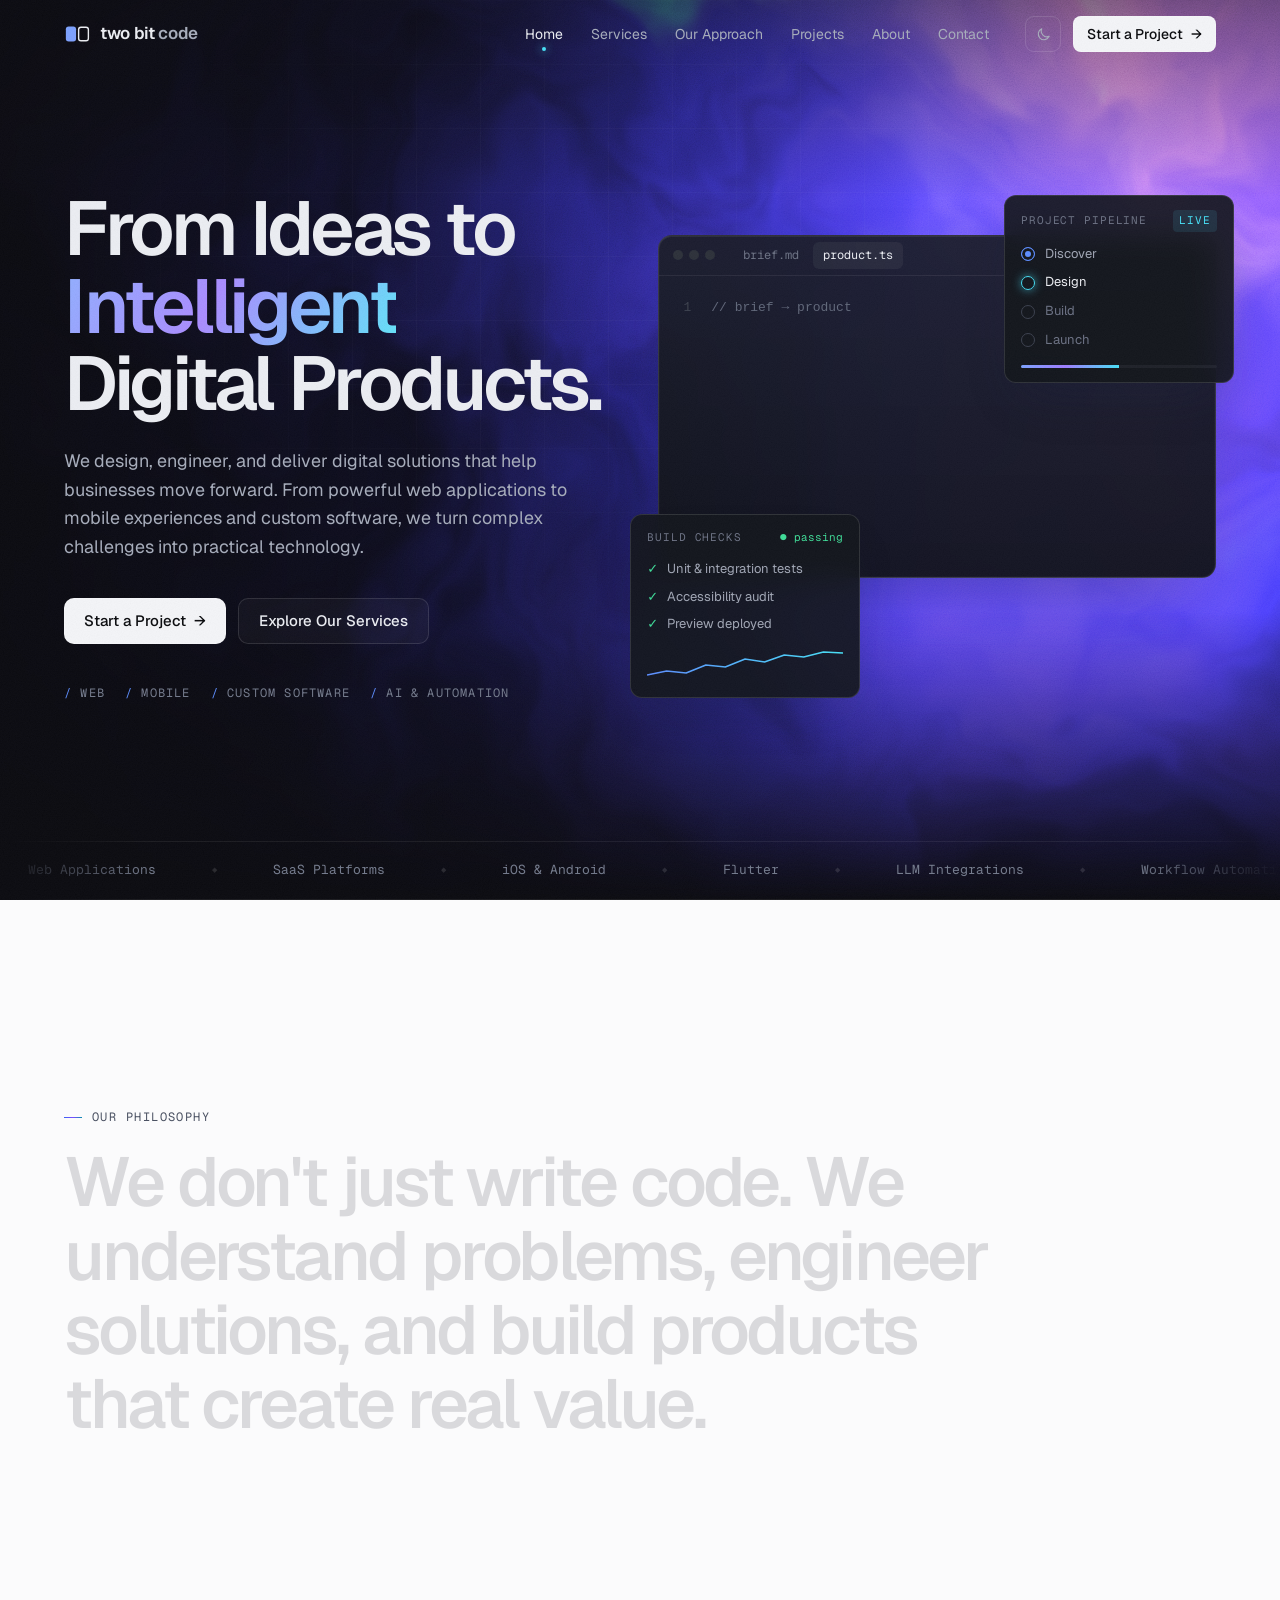
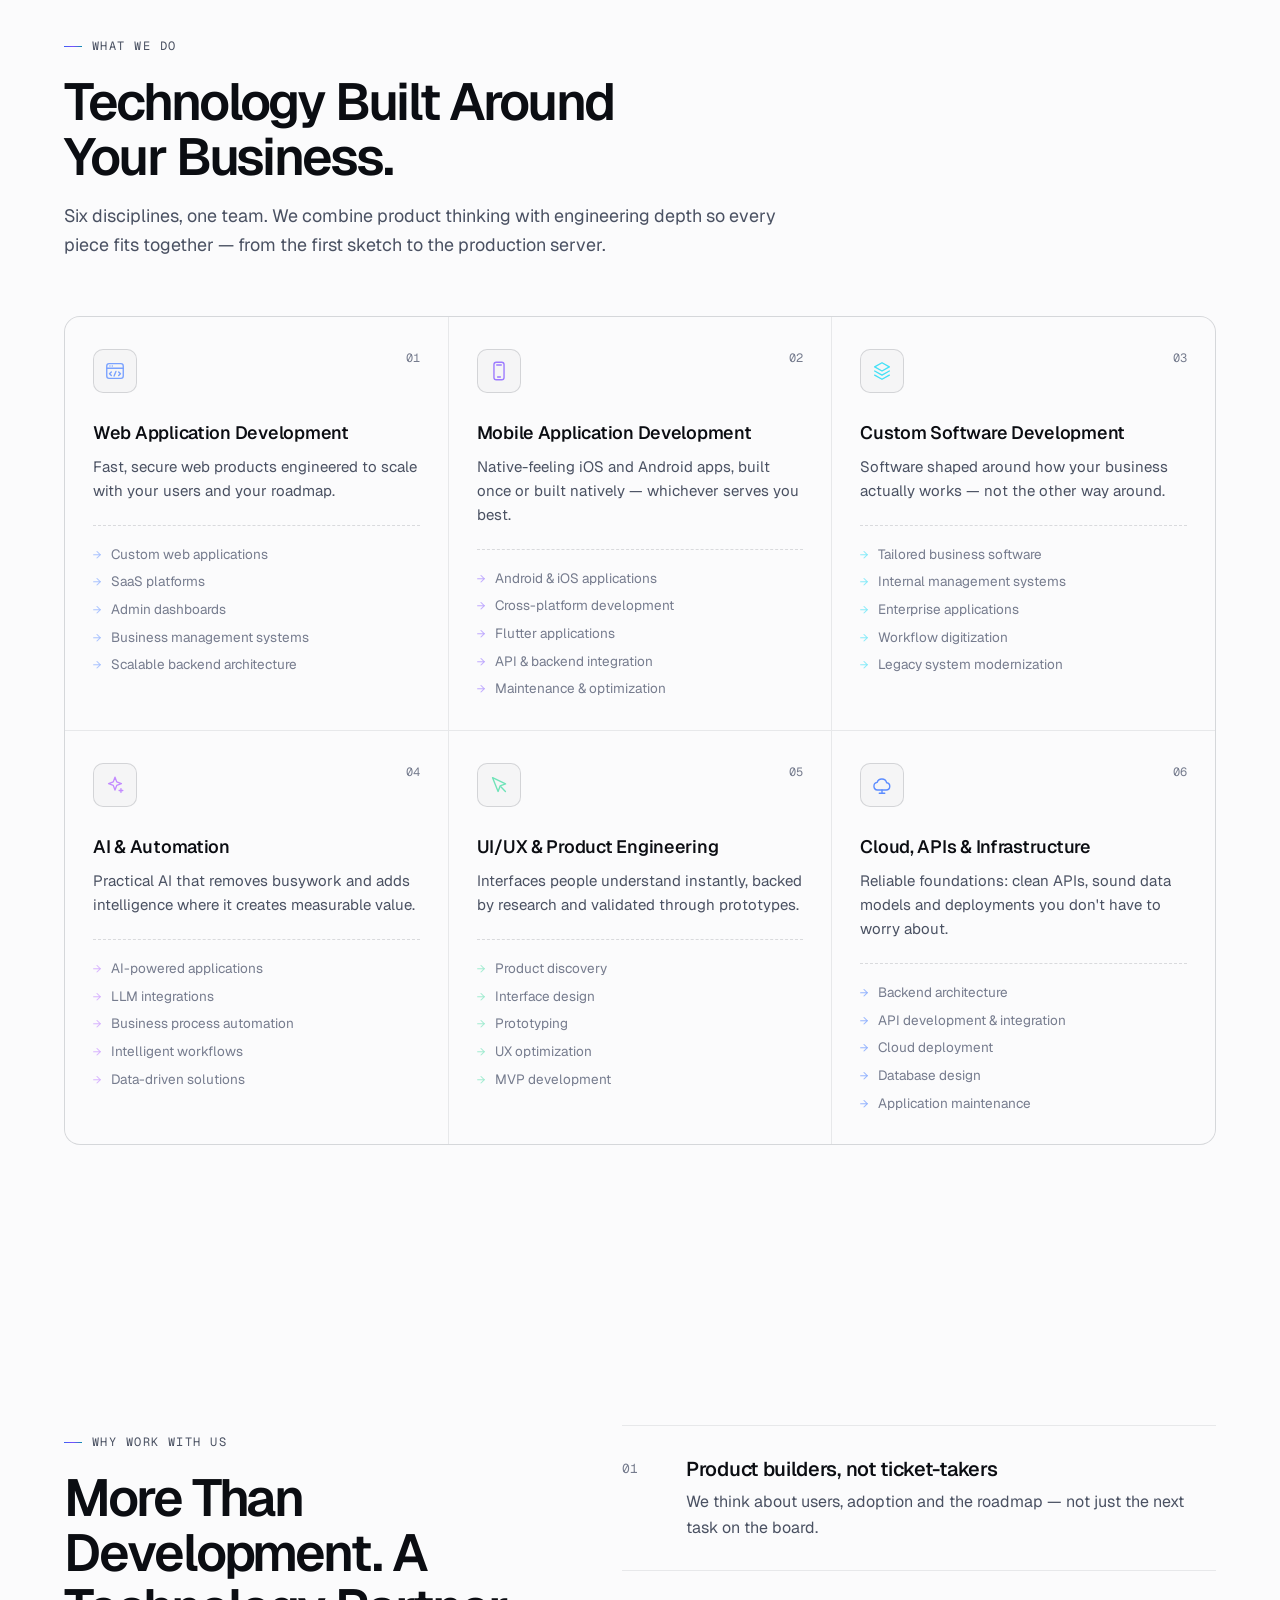
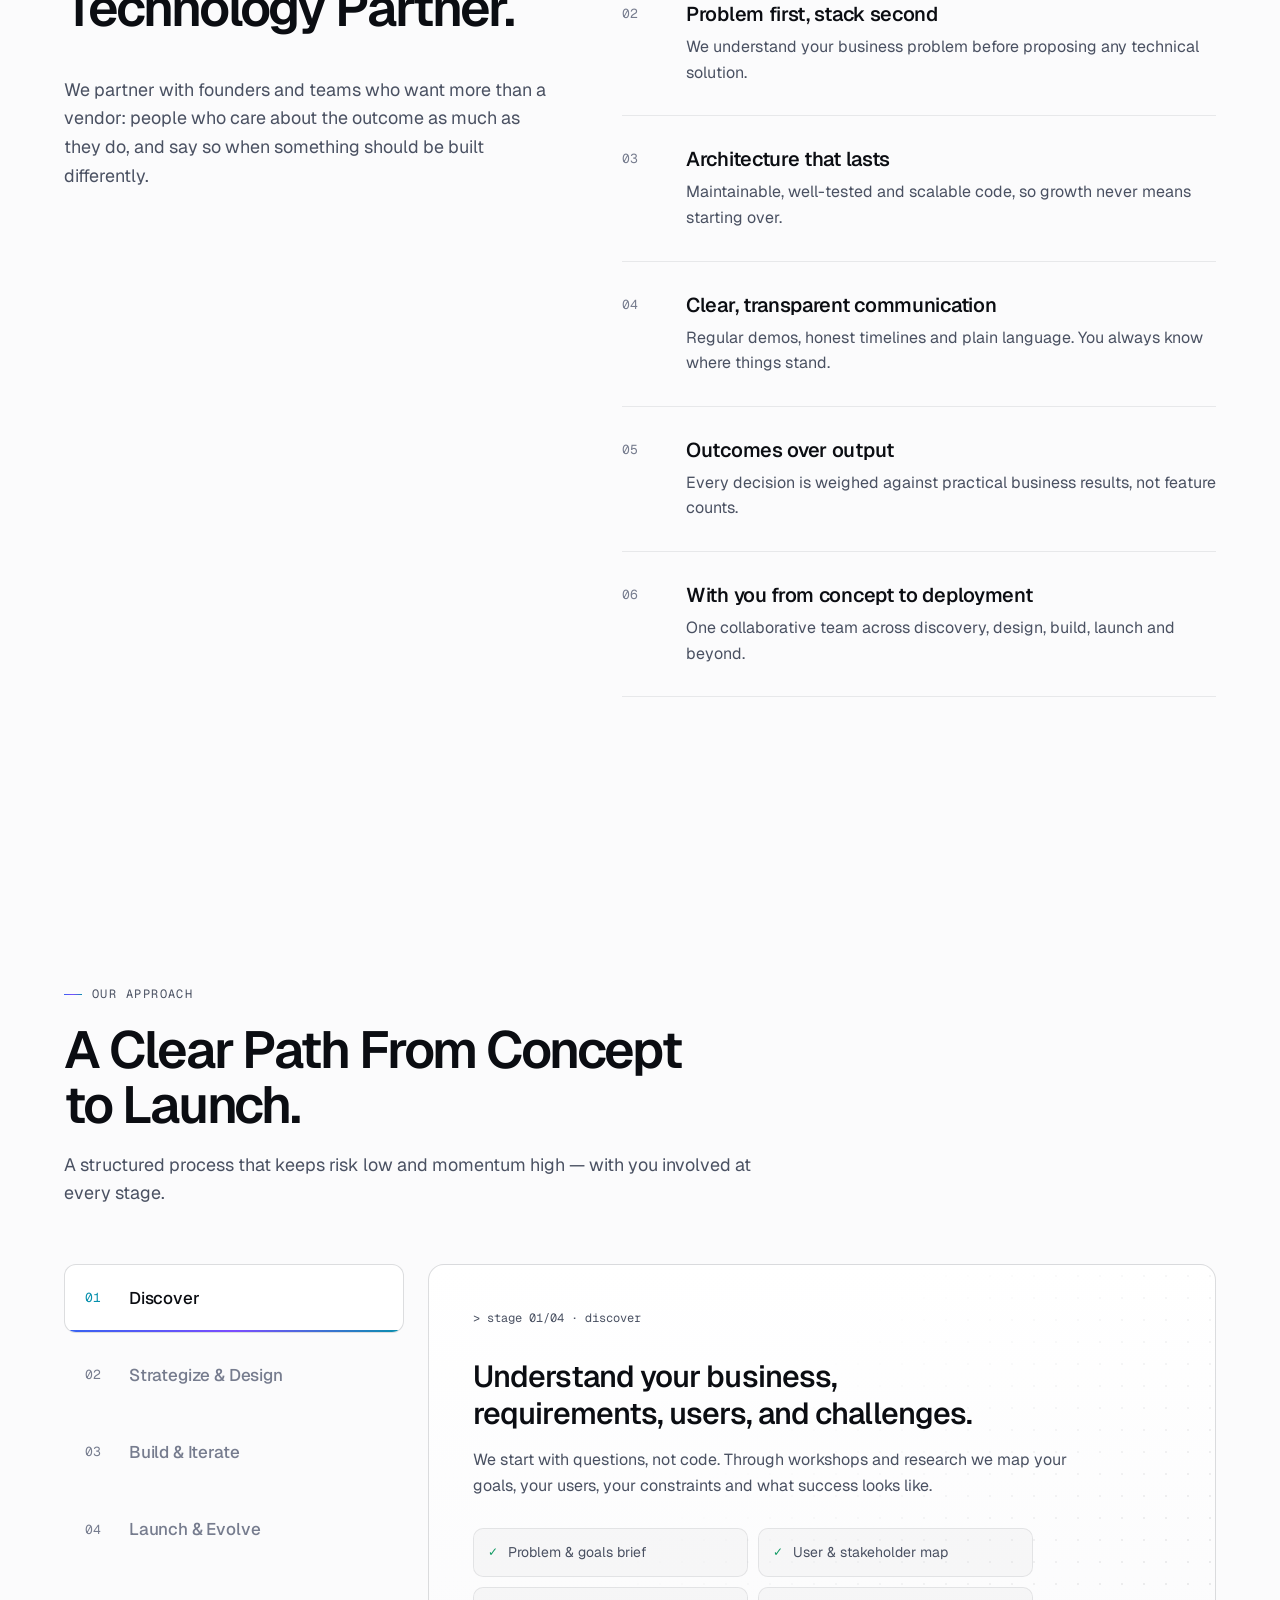
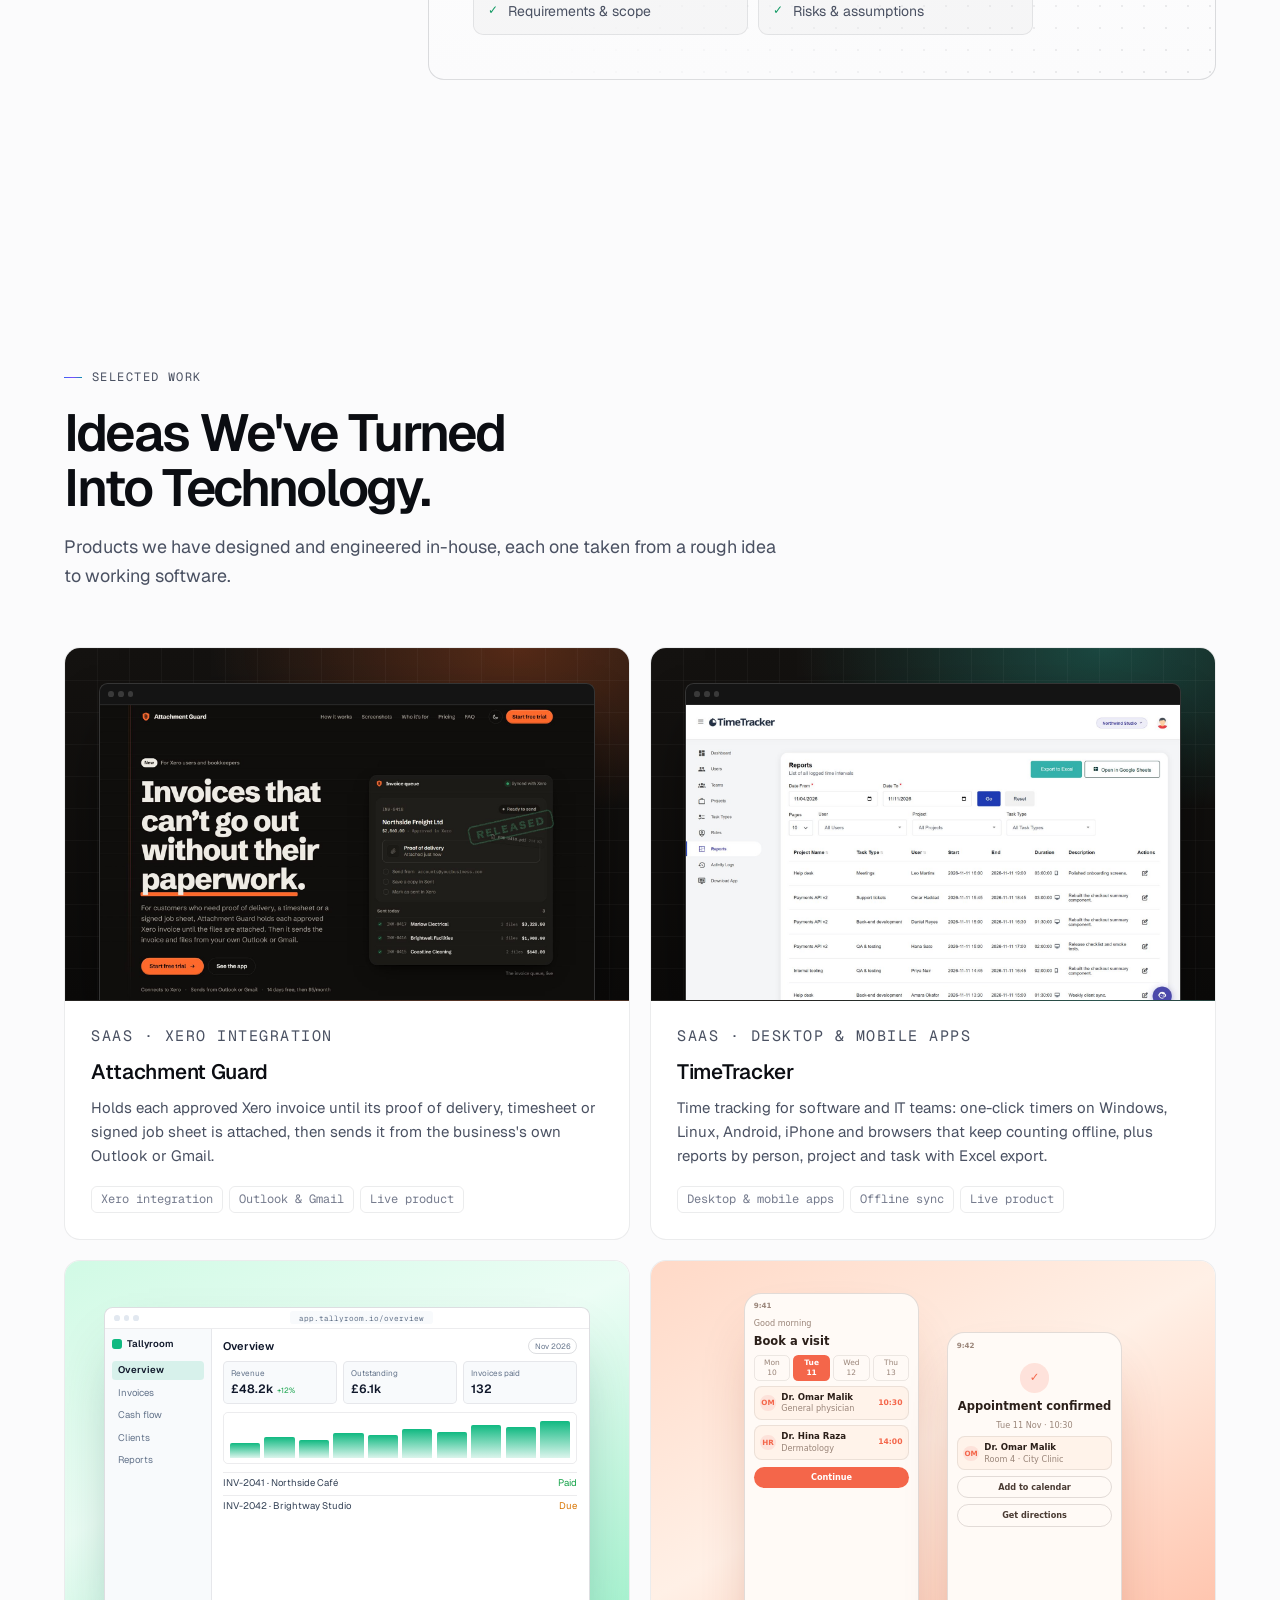
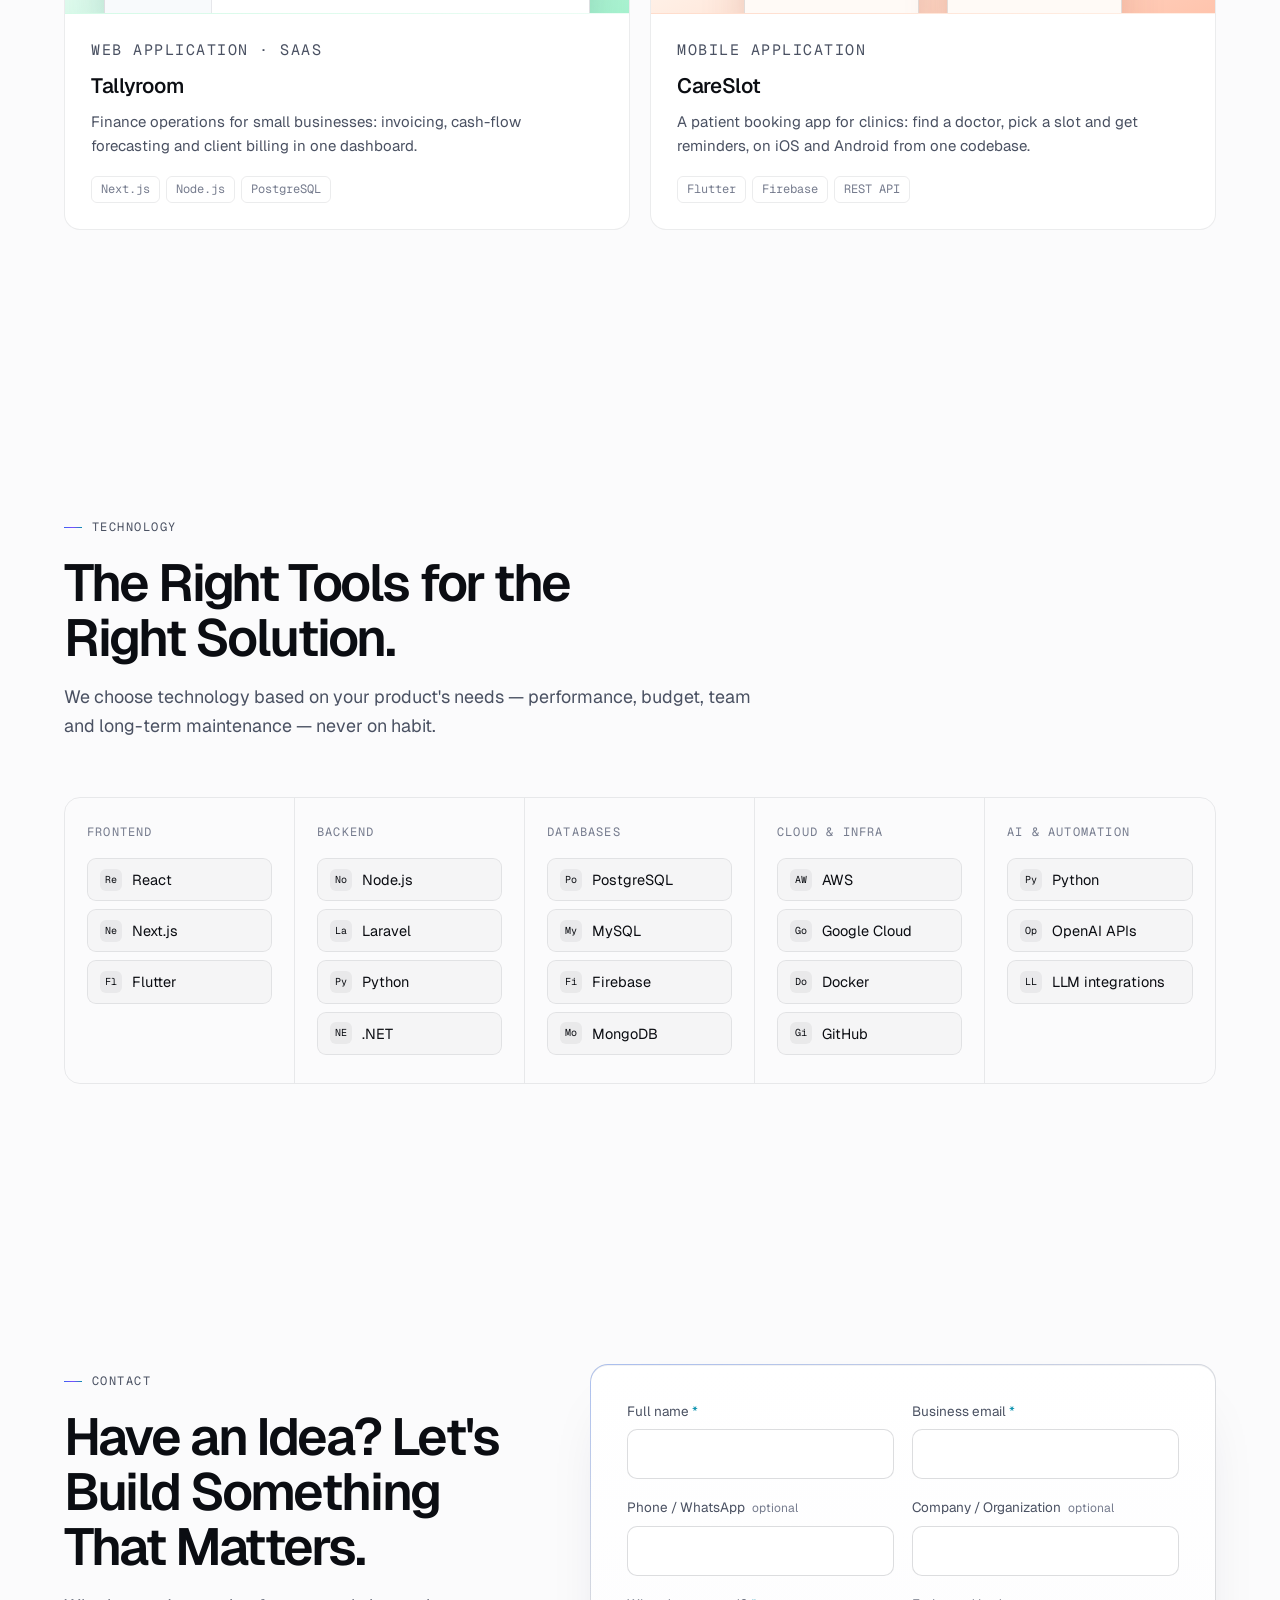
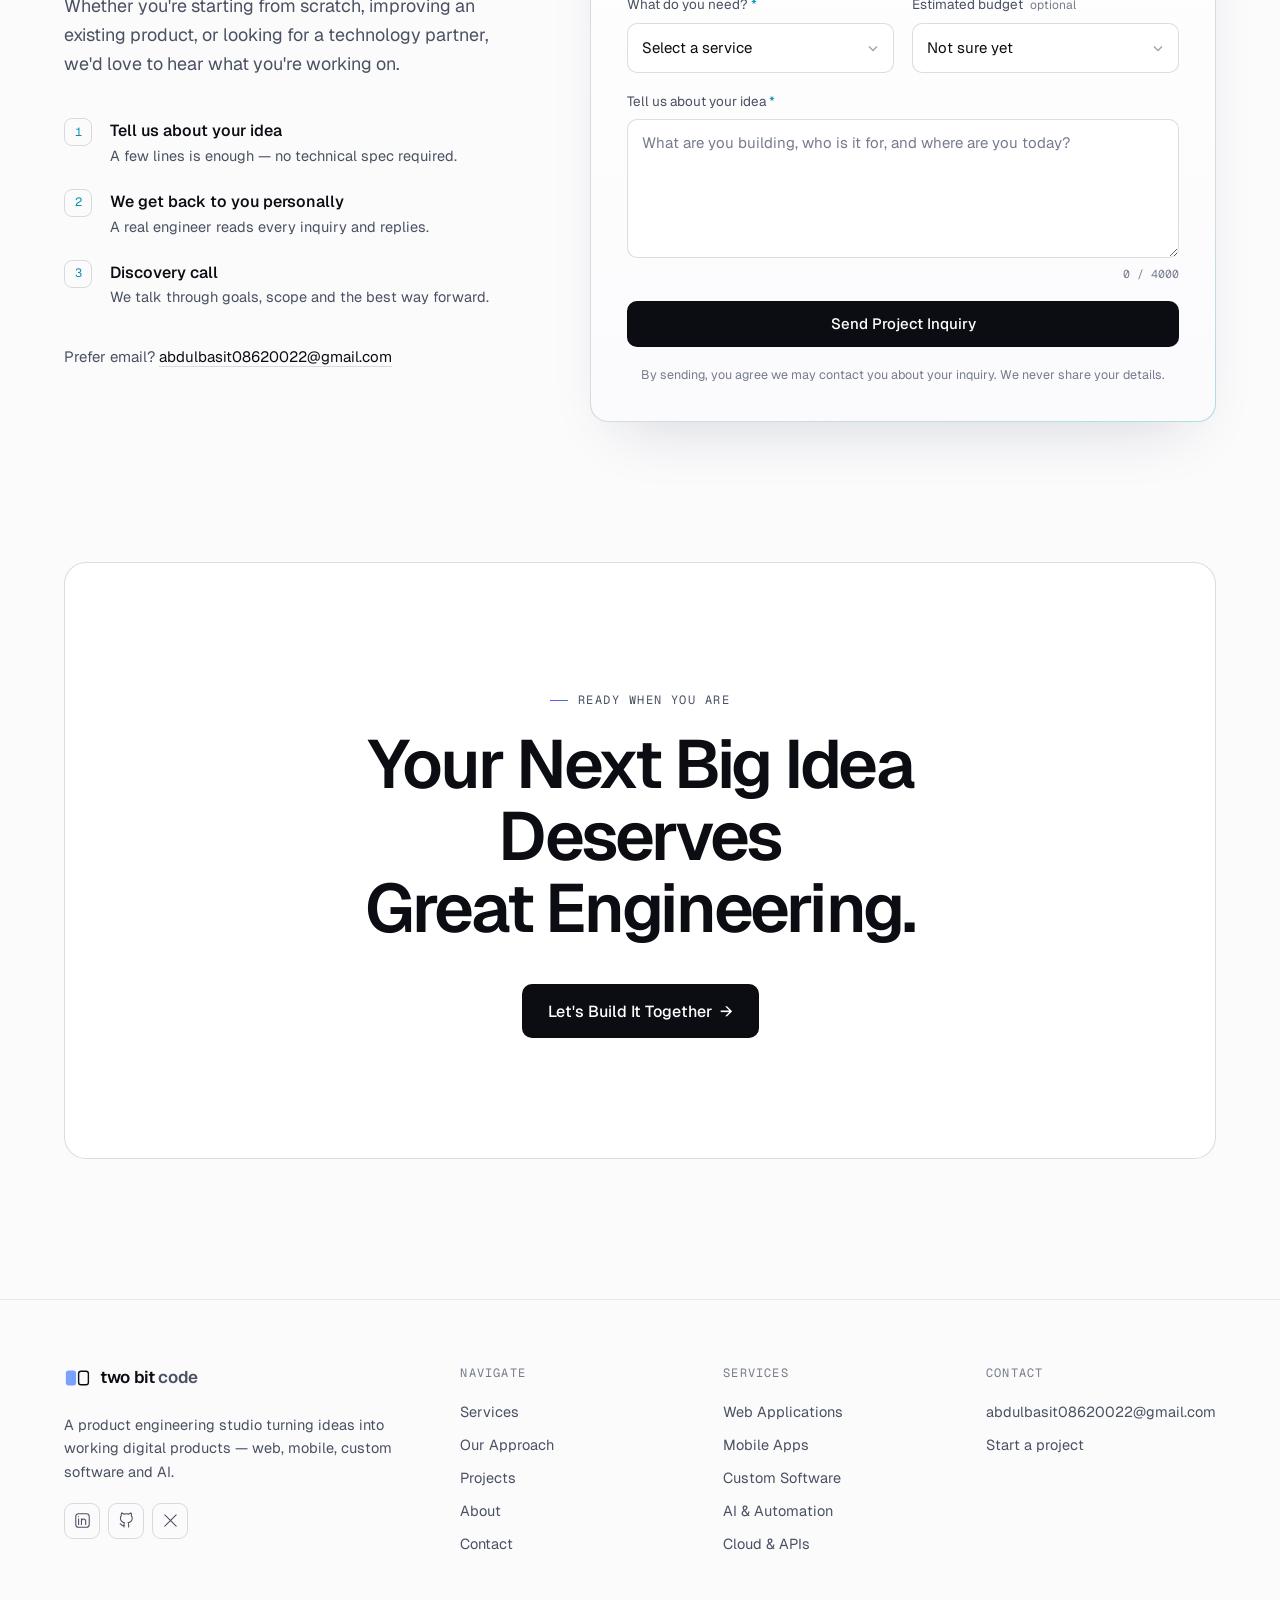
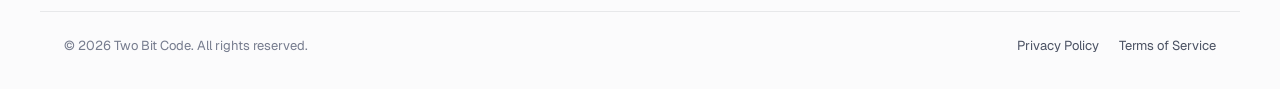
==== commit 36c71aad: "Remove dash from page and preview titles Co-Authored-By: Claude Opus 5.5 <noreply@anthropic.com>" ====
--- a/index.html
+++ b/index.html
@@ -3,7 +3,7 @@
 <head>
   <meta charset="utf-8">
   <meta name="viewport" content="width=device-width, initial-scale=1">
-  <title>Two Bit Code — Product Engineering Studio | Web, Mobile, AI & Custom Software</title>
+  <title>Two Bit Code | Product Engineering Studio for Web, Mobile, AI & Custom Software</title>
   <meta name="description" content="Two Bit Code is a product engineering studio. We design, engineer and deliver web applications, mobile apps, custom software and AI-powered solutions that help businesses move forward.">
   <meta name="theme-color" content="#07080b">
   <script>(function(){var t;try{t=localStorage.getItem("theme")}catch(e){}if(t!=="light"&&t!=="dark")t=matchMedia("(prefers-color-scheme: light)").matches?"light":"dark";document.documentElement.dataset.theme=t})()</script>
@@ -14,7 +14,7 @@
   <!-- Open Graph / Twitter -->
   <meta property="og:type" content="website">
   <meta property="og:site_name" content="Two Bit Code">
-  <meta property="og:title" content="Two Bit Code — From Ideas to Intelligent Digital Products">
+  <meta property="og:title" content="Two Bit Code | From Ideas to Intelligent Digital Products">
   <meta property="og:description" content="We design, engineer and deliver web apps, mobile apps, custom software and AI solutions.">
   <meta property="og:url" content="https://twobitcode.com/">
   <meta property="og:image" content="https://twobitcode.com/assets/og-image.jpg">
@@ -22,9 +22,9 @@
   <meta property="og:image:type" content="image/jpeg">
   <meta property="og:image:width" content="1200">
   <meta property="og:image:height" content="630">
-  <meta property="og:image:alt" content="Two Bit Code: From Ideas to Intelligent Digital Products">
+  <meta property="og:image:alt" content="Two Bit Code | From Ideas to Intelligent Digital Products">
   <meta name="twitter:card" content="summary_large_image">
-  <meta name="twitter:title" content="Two Bit Code: From Ideas to Intelligent Digital Products">
+  <meta name="twitter:title" content="Two Bit Code | From Ideas to Intelligent Digital Products">
   <meta name="twitter:description" content="We design, engineer and deliver web apps, mobile apps, custom software and AI solutions.">
   <meta name="twitter:image" content="https://twobitcode.com/assets/og-image.jpg">
 
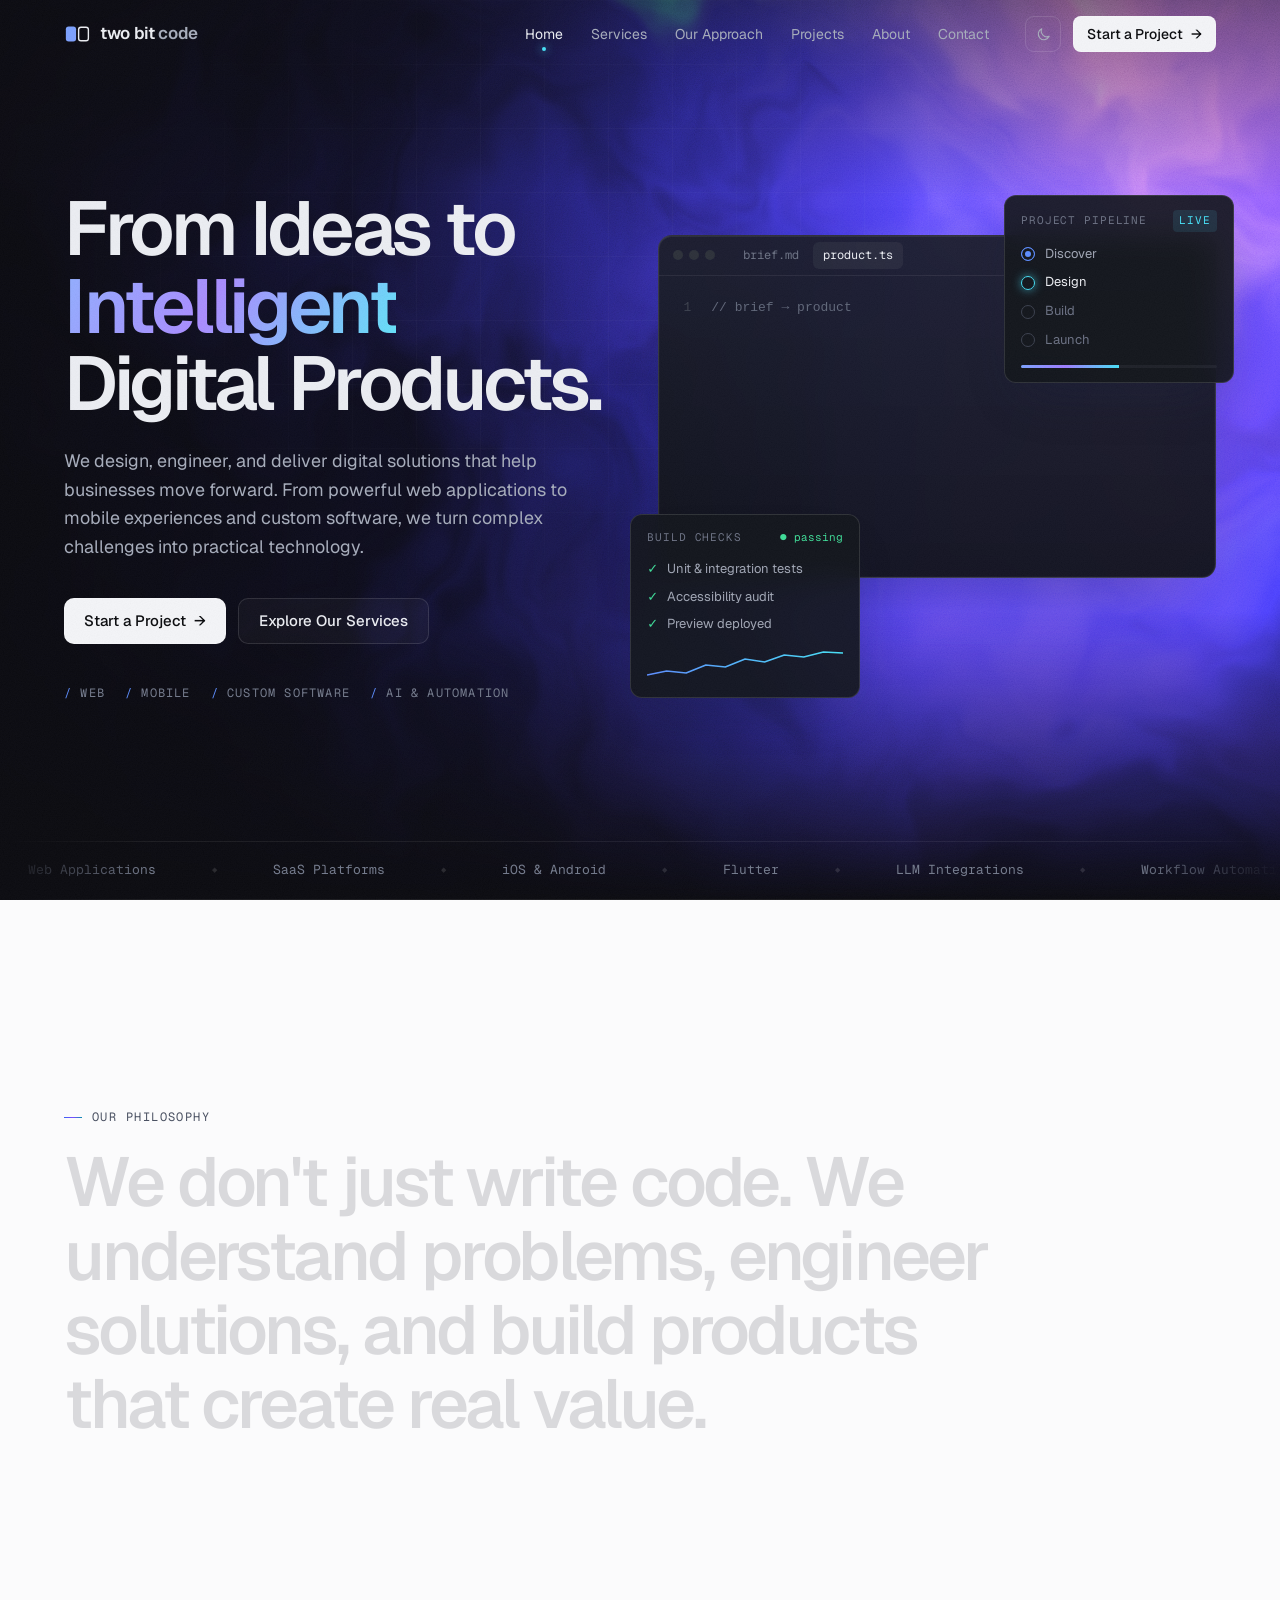
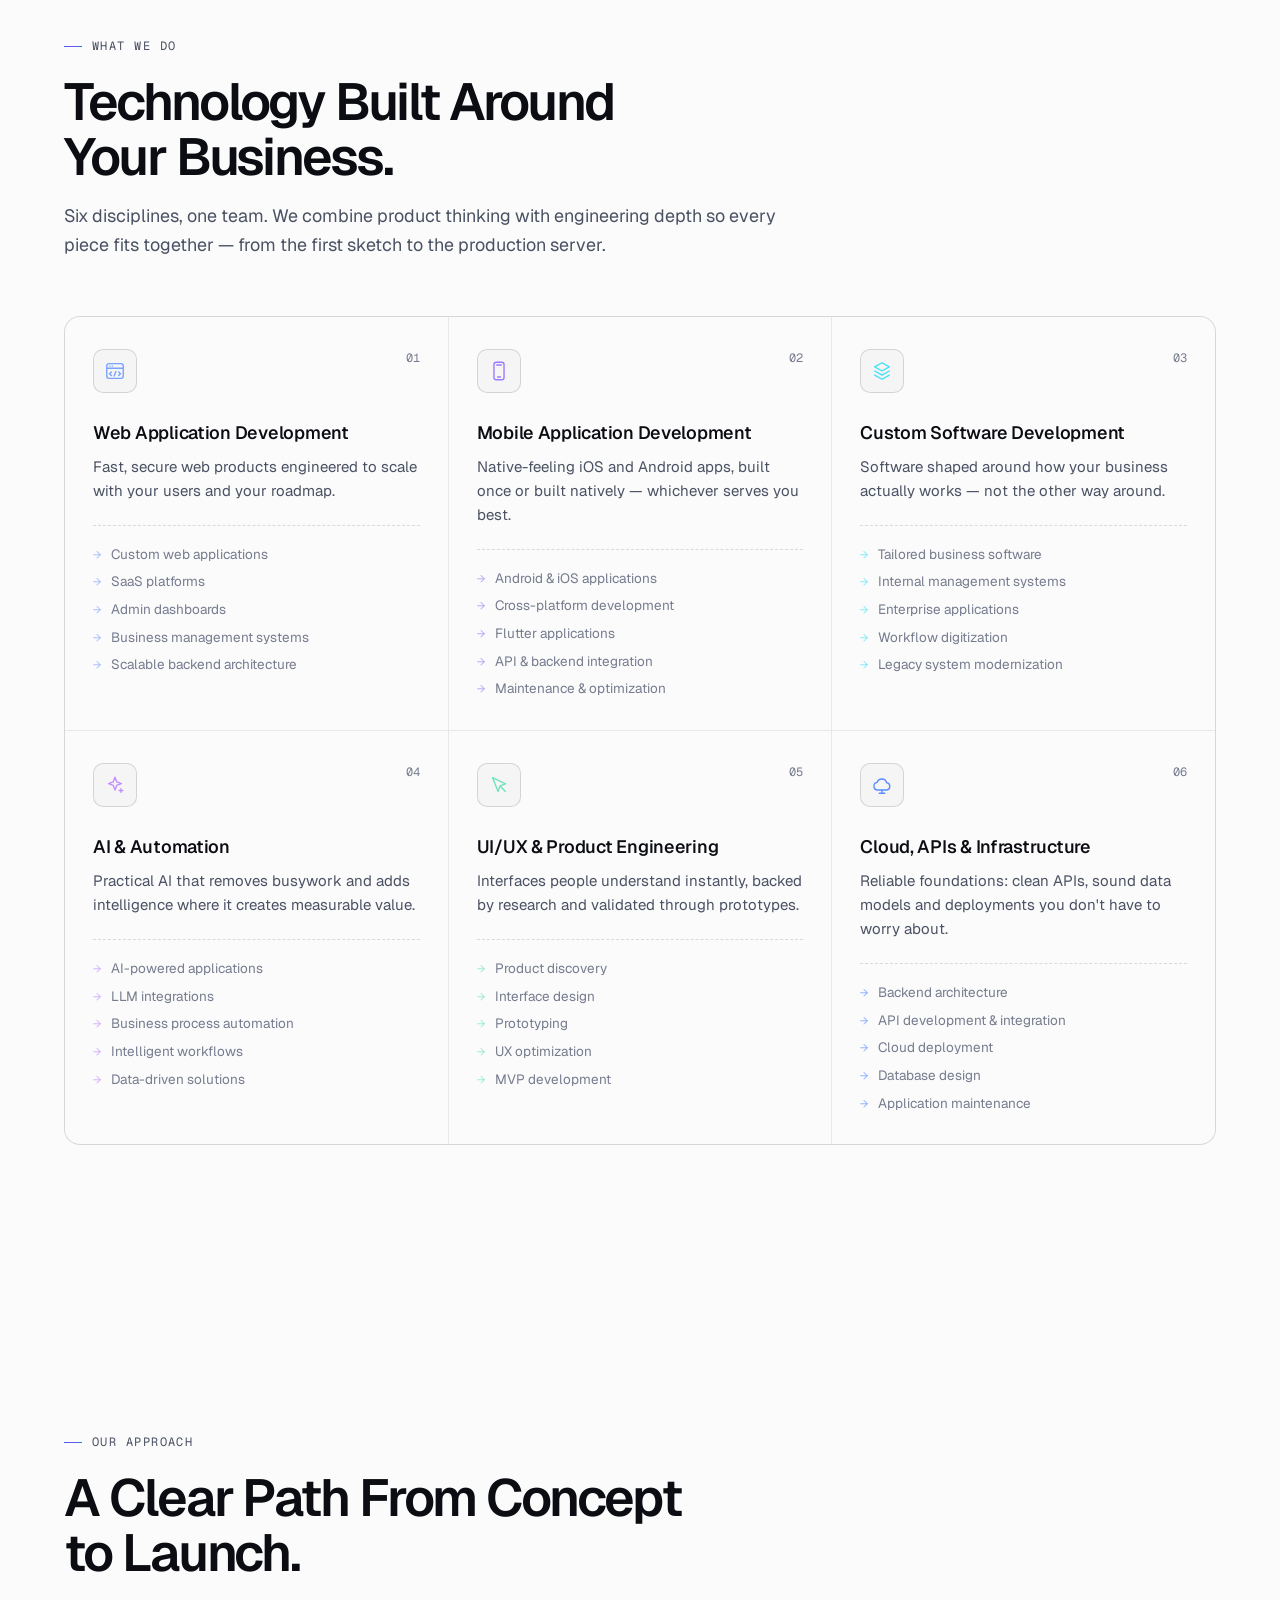
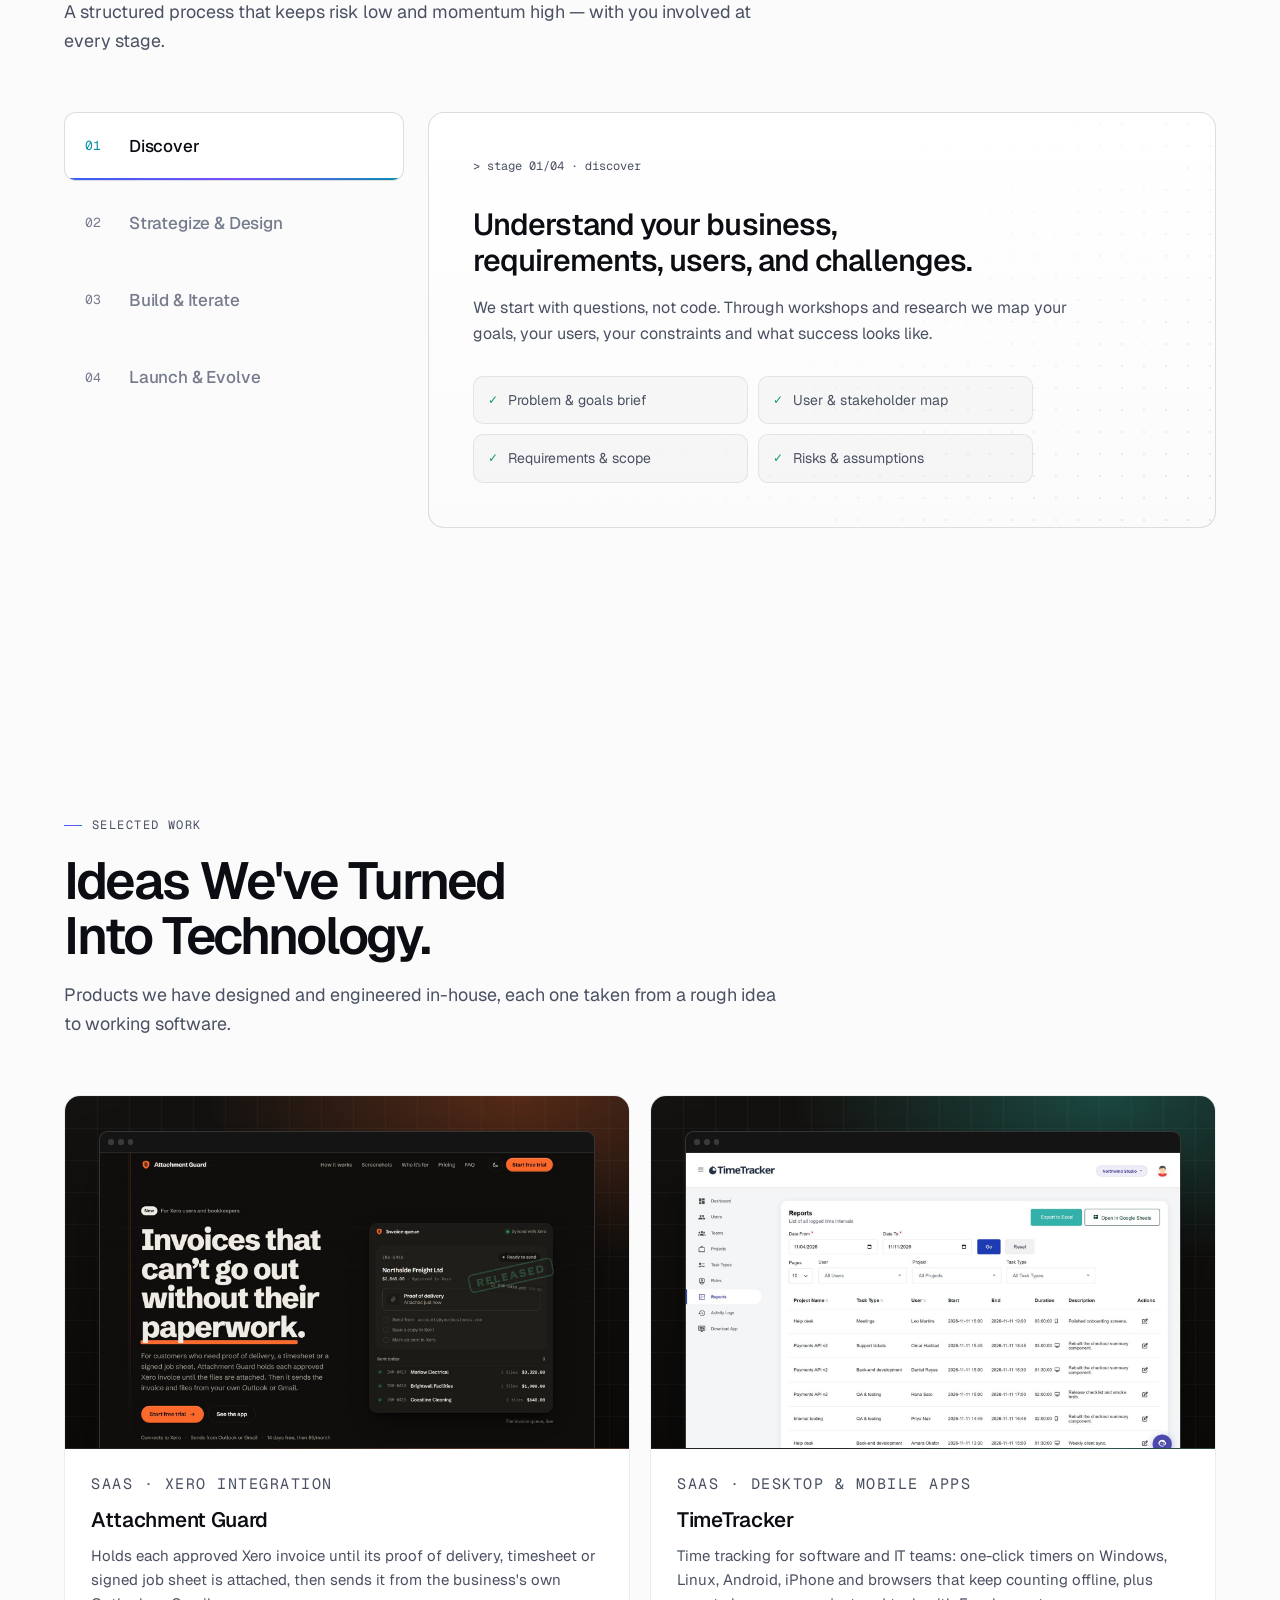
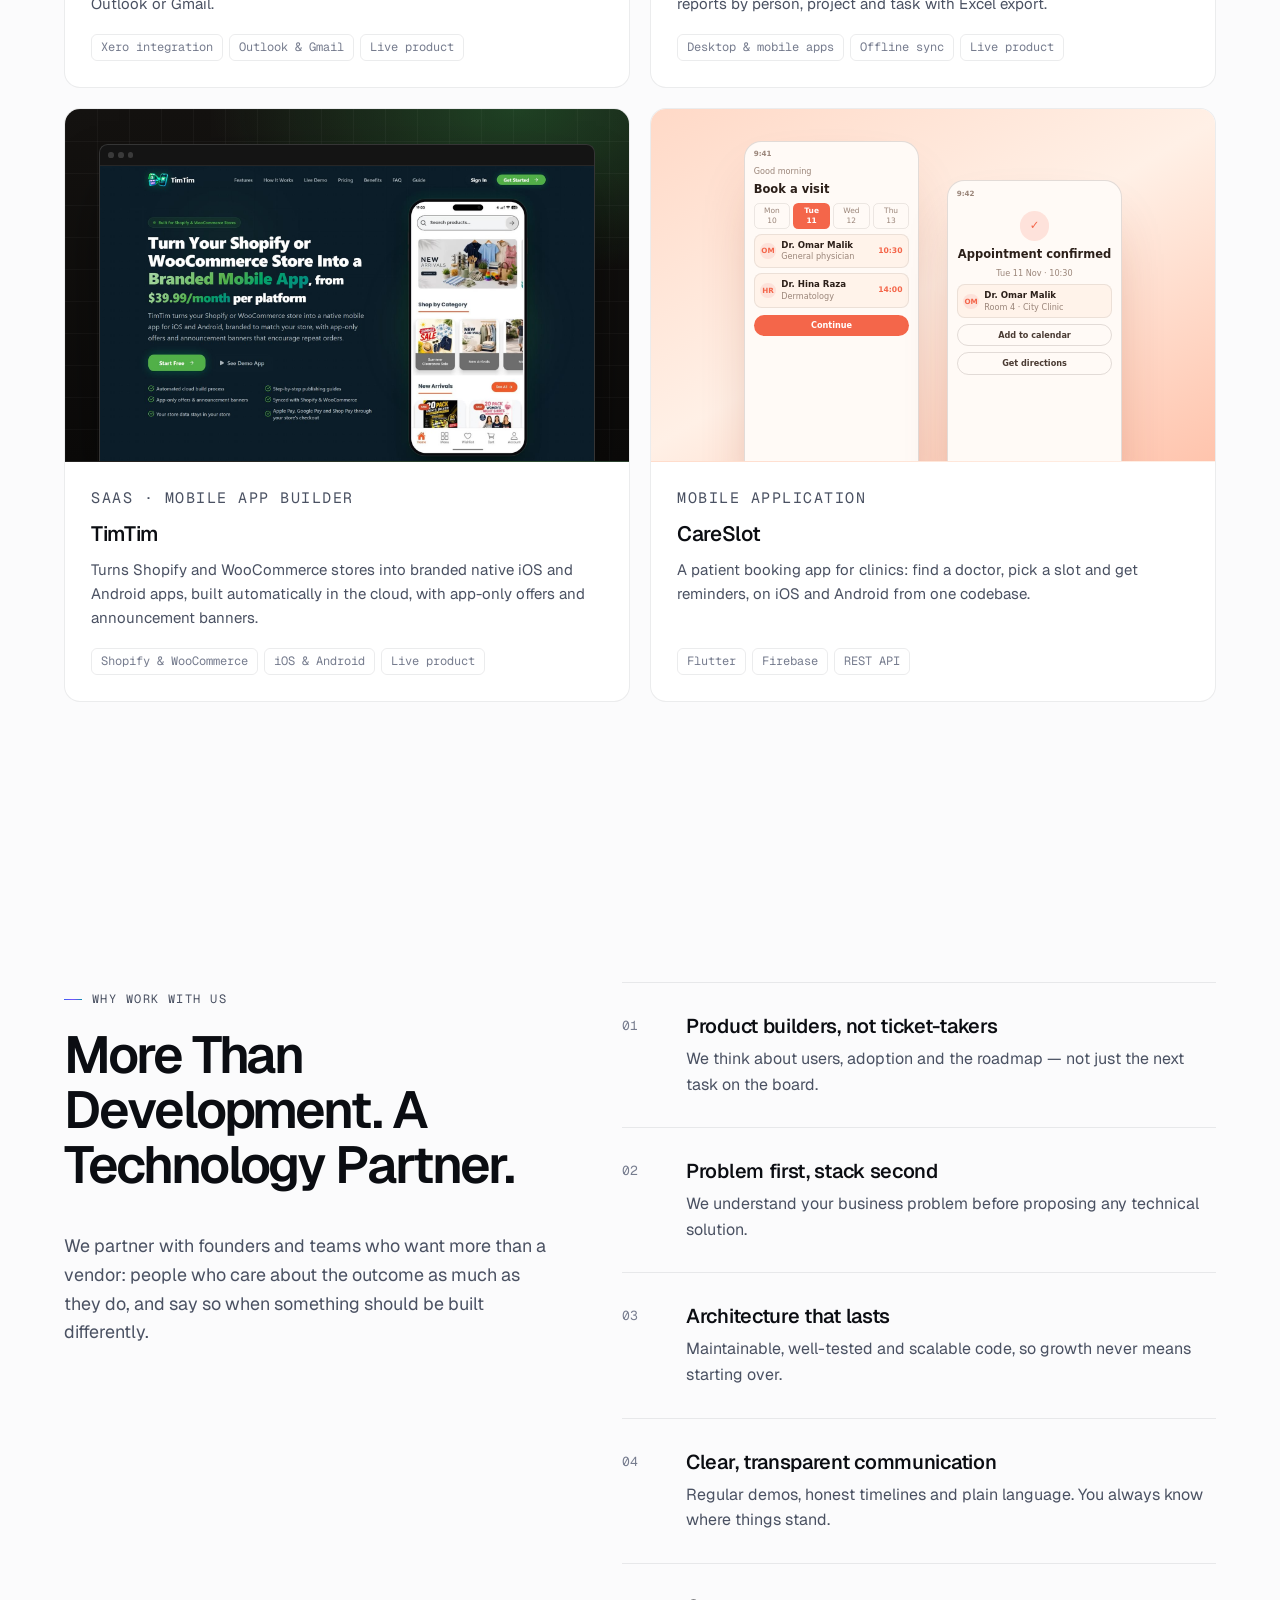
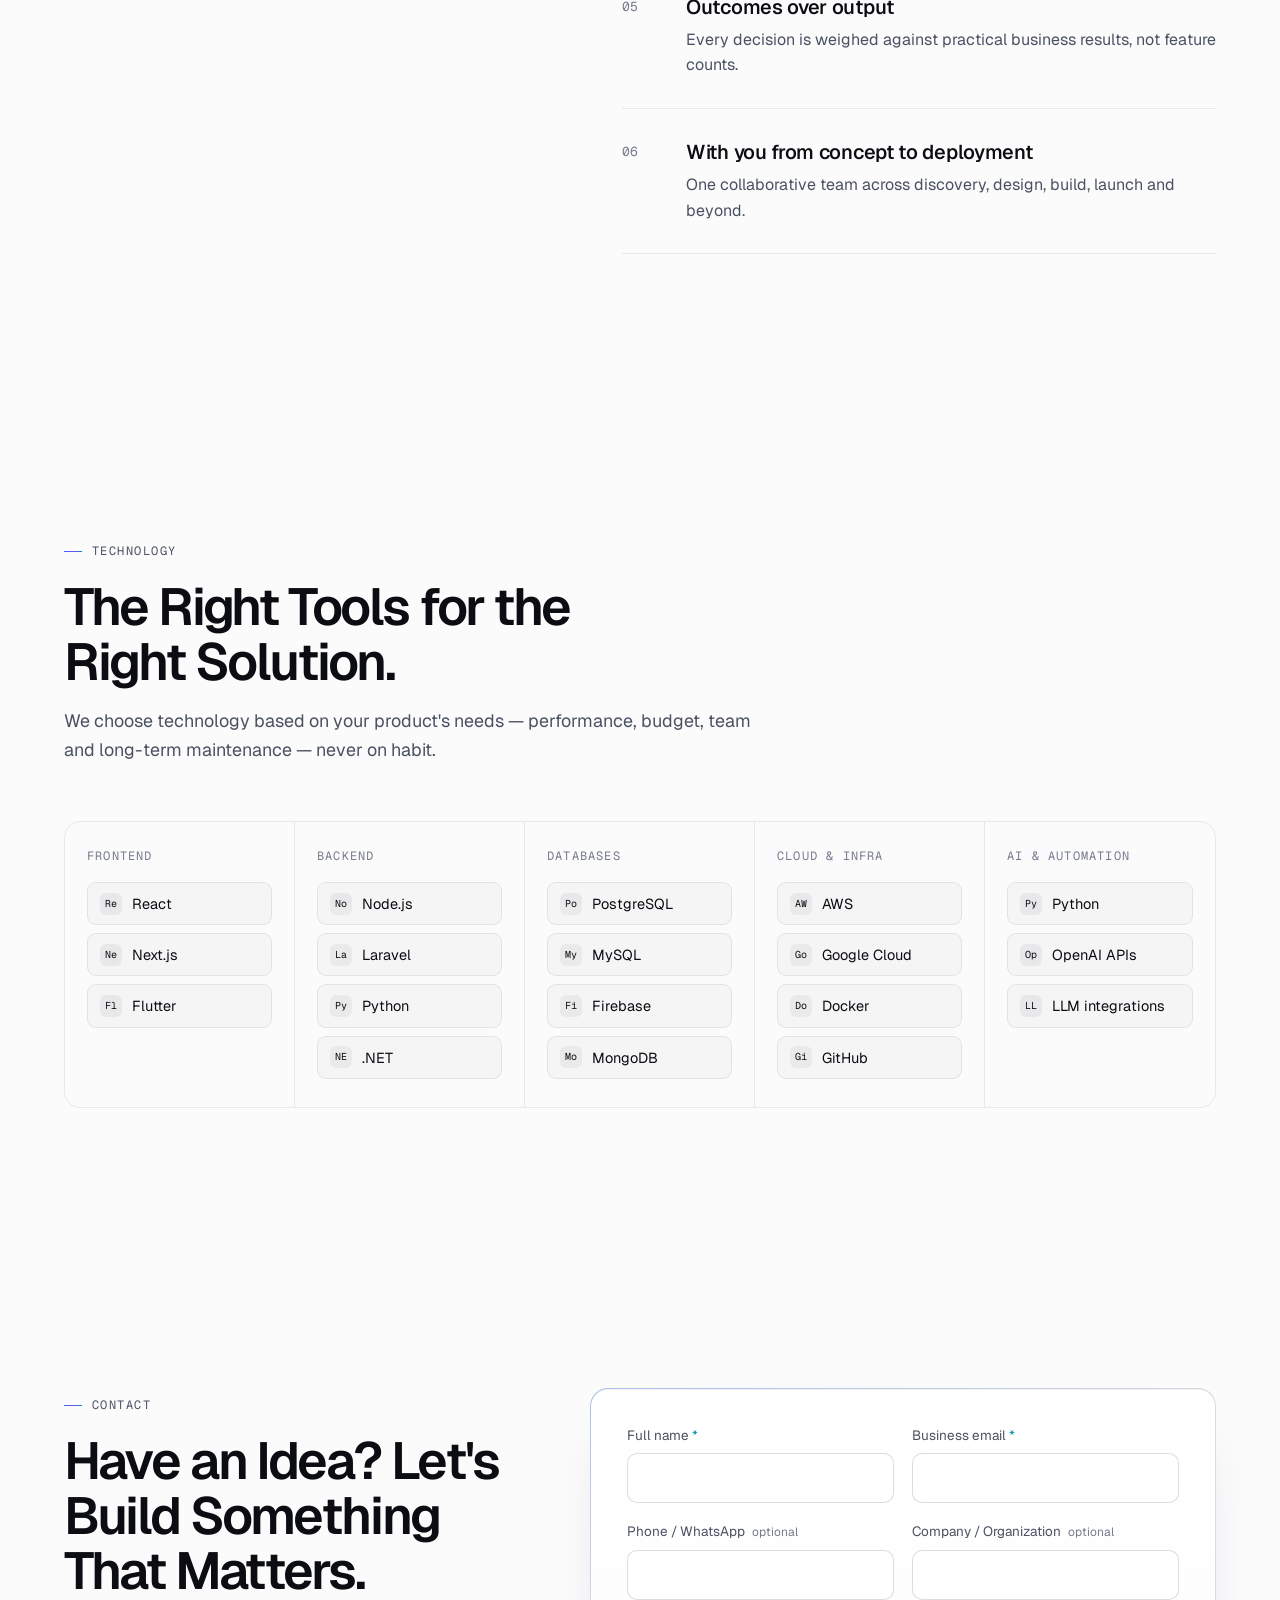
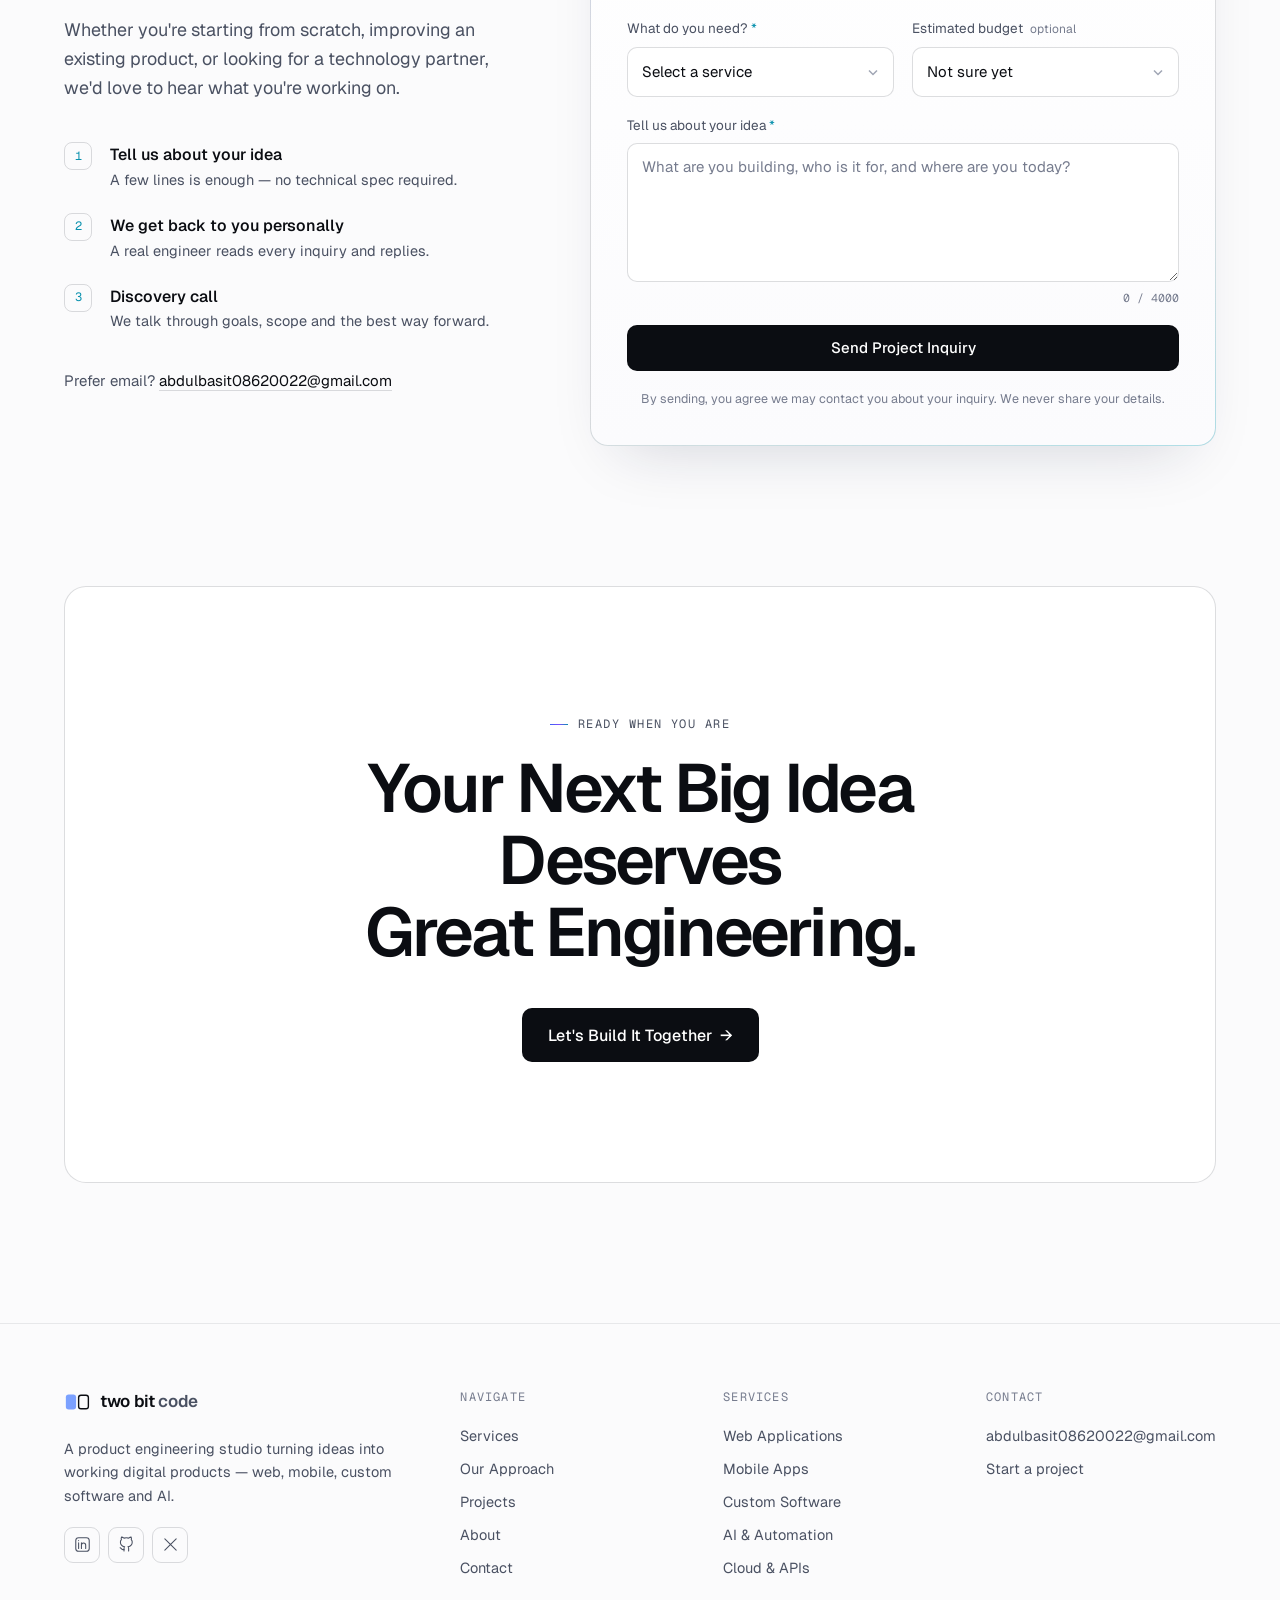
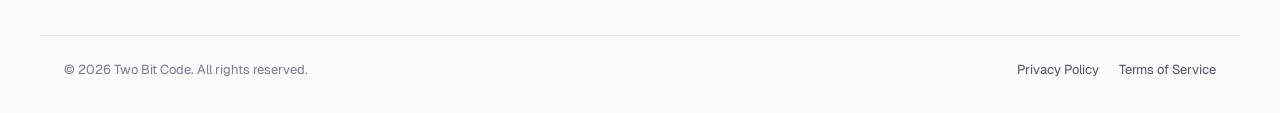
==== commit c945ee01: "Order page sections to match the navigation Co-Authored-By: Claude Opus 5.5 <noreply@anthropic.com>" ====
--- a/index.html
+++ b/index.html
@@ -212,6 +212,66 @@
   </div>
 </section>
 
+<!-- ============ PROCESS ============ -->
+<section class="section" id="approach">
+  <div class="container">
+    <header class="section-head reveal">
+      <p class="eyebrow">Our approach</p>
+      <h2>A Clear Path From Concept to&nbsp;Launch.</h2>
+      <p class="lead">A structured process that keeps risk low and momentum high — with you involved at every stage.</p>
+    </header>
+
+    <div class="process reveal">
+      <div class="steps" role="tablist" aria-label="Process stages">
+        <button role="tab" id="tab-1" aria-controls="panel-1" aria-selected="true" class="step"><span class="step-n">01</span><span class="step-t">Discover</span><span class="step-bar"><i></i></span></button>
+        <button role="tab" id="tab-2" aria-controls="panel-2" aria-selected="false" tabindex="-1" class="step"><span class="step-n">02</span><span class="step-t">Strategize &amp; Design</span><span class="step-bar"><i></i></span></button>
+        <button role="tab" id="tab-3" aria-controls="panel-3" aria-selected="false" tabindex="-1" class="step"><span class="step-n">03</span><span class="step-t">Build &amp; Iterate</span><span class="step-bar"><i></i></span></button>
+        <button role="tab" id="tab-4" aria-controls="panel-4" aria-selected="false" tabindex="-1" class="step"><span class="step-n">04</span><span class="step-t">Launch &amp; Evolve</span><span class="step-bar"><i></i></span></button>
+      </div>
+
+      <div class="panels">
+        <div role="tabpanel" id="panel-1" aria-labelledby="tab-1" class="panel">
+          <p class="panel-log">&gt; stage 01/04 · discover</p>
+          <h3>Understand your business, requirements, users, and challenges.</h3>
+          <p>We start with questions, not code. Through workshops and research we map your goals, your users, your constraints and what success looks like.</p>
+          <ul class="deliv"><li>Problem &amp; goals brief</li><li>User &amp; stakeholder map</li><li>Requirements &amp; scope</li><li>Risks &amp; assumptions</li></ul>
+        </div>
+        <div role="tabpanel" id="panel-2" aria-labelledby="tab-2" class="panel" hidden>
+          <p class="panel-log">&gt; stage 02/04 · strategize &amp; design</p>
+          <h3>Define the solution, architecture, user experience, and roadmap.</h3>
+          <p>We turn insight into a plan: the right architecture, clear user flows and a clickable prototype you can put in front of real people.</p>
+          <ul class="deliv"><li>Solution architecture</li><li>UX flows &amp; wireframes</li><li>UI design &amp; prototype</li><li>Roadmap &amp; milestones</li></ul>
+        </div>
+        <div role="tabpanel" id="panel-3" aria-labelledby="tab-3" class="panel" hidden>
+          <p class="panel-log">&gt; stage 03/04 · build &amp; iterate</p>
+          <h3>Develop, test, refine, and continuously improve the product.</h3>
+          <p>Short iterations with working software at the end of each one. You see progress early, give feedback often and steer with confidence.</p>
+          <ul class="deliv"><li>Iterative sprints</li><li>Code reviews &amp; automated tests</li><li>Regular demos</li><li>Staging environment</li></ul>
+        </div>
+        <div role="tabpanel" id="panel-4" aria-labelledby="tab-4" class="panel" hidden>
+          <p class="panel-log">&gt; stage 04/04 · launch &amp; evolve</p>
+          <h3>Deploy the solution, monitor performance, and provide ongoing support.</h3>
+          <p>A calm, well-rehearsed launch — followed by monitoring, measurement and continued iteration as your product and users grow.</p>
+          <ul class="deliv"><li>Production deployment</li><li>Monitoring &amp; analytics</li><li>Documentation &amp; handover</li><li>Ongoing support</li></ul>
+        </div>
+      </div>
+    </div>
+  </div>
+</section>
+
+<!-- ============ PROJECTS ============ -->
+<section class="section" id="projects">
+  <div class="container">
+    <header class="section-head reveal">
+      <p class="eyebrow">Selected work</p>
+      <h2>Ideas We've Turned Into&nbsp;Technology.</h2>
+      <p class="lead">Products we have designed and engineered in-house, each one taken from a rough idea to working software.</p>
+    </header>
+    <!-- Projects are rendered from assets/config.js → SITE_CONFIG.projects -->
+    <div class="projects" id="project-grid"></div>
+  </div>
+</section>
+
 <!-- ============ WHY / ABOUT ============ -->
 <section class="section" id="about">
   <div class="container why">
@@ -228,66 +288,6 @@
       <li class="reveal"><span class="idx">05</span><div><h3>Outcomes over output</h3><p>Every decision is weighed against practical business results, not feature counts.</p></div></li>
       <li class="reveal"><span class="idx">06</span><div><h3>With you from concept to deployment</h3><p>One collaborative team across discovery, design, build, launch and beyond.</p></div></li>
     </ol>
-  </div>
-</section>
-
-<!-- ============ PROCESS ============ -->
-<section class="section" id="approach">
-  <div class="container">
-    <header class="section-head reveal">
-      <p class="eyebrow">Our approach</p>
-      <h2>A Clear Path From Concept to&nbsp;Launch.</h2>
-      <p class="lead">A structured process that keeps risk low and momentum high — with you involved at every stage.</p>
-    </header>
-
-    <div class="process reveal">
-      <div class="steps" role="tablist" aria-label="Process stages">
-        <button role="tab" id="tab-1" aria-controls="panel-1" aria-selected="true" class="step"><span class="step-n">01</span><span class="step-t">Discover</span><span class="step-bar"><i></i></span></button>
-        <button role="tab" id="tab-2" aria-controls="panel-2" aria-selected="false" tabindex="-1" class="step"><span class="step-n">02</span><span class="step-t">Strategize &amp; Design</span><span class="step-bar"><i></i></span></button>
-        <button role="tab" id="tab-3" aria-controls="panel-3" aria-selected="false" tabindex="-1" class="step"><span class="step-n">03</span><span class="step-t">Build &amp; Iterate</span><span class="step-bar"><i></i></span></button>
-        <button role="tab" id="tab-4" aria-controls="panel-4" aria-selected="false" tabindex="-1" class="step"><span class="step-n">04</span><span class="step-t">Launch &amp; Evolve</span><span class="step-bar"><i></i></span></button>
-      </div>
-
-      <div class="panels">
-        <div role="tabpanel" id="panel-1" aria-labelledby="tab-1" class="panel">
-          <p class="panel-log">&gt; stage 01/04 · discover</p>
-          <h3>Understand your business, requirements, users, and challenges.</h3>
-          <p>We start with questions, not code. Through workshops and research we map your goals, your users, your constraints and what success looks like.</p>
-          <ul class="deliv"><li>Problem &amp; goals brief</li><li>User &amp; stakeholder map</li><li>Requirements &amp; scope</li><li>Risks &amp; assumptions</li></ul>
-        </div>
-        <div role="tabpanel" id="panel-2" aria-labelledby="tab-2" class="panel" hidden>
-          <p class="panel-log">&gt; stage 02/04 · strategize &amp; design</p>
-          <h3>Define the solution, architecture, user experience, and roadmap.</h3>
-          <p>We turn insight into a plan: the right architecture, clear user flows and a clickable prototype you can put in front of real people.</p>
-          <ul class="deliv"><li>Solution architecture</li><li>UX flows &amp; wireframes</li><li>UI design &amp; prototype</li><li>Roadmap &amp; milestones</li></ul>
-        </div>
-        <div role="tabpanel" id="panel-3" aria-labelledby="tab-3" class="panel" hidden>
-          <p class="panel-log">&gt; stage 03/04 · build &amp; iterate</p>
-          <h3>Develop, test, refine, and continuously improve the product.</h3>
-          <p>Short iterations with working software at the end of each one. You see progress early, give feedback often and steer with confidence.</p>
-          <ul class="deliv"><li>Iterative sprints</li><li>Code reviews &amp; automated tests</li><li>Regular demos</li><li>Staging environment</li></ul>
-        </div>
-        <div role="tabpanel" id="panel-4" aria-labelledby="tab-4" class="panel" hidden>
-          <p class="panel-log">&gt; stage 04/04 · launch &amp; evolve</p>
-          <h3>Deploy the solution, monitor performance, and provide ongoing support.</h3>
-          <p>A calm, well-rehearsed launch — followed by monitoring, measurement and continued iteration as your product and users grow.</p>
-          <ul class="deliv"><li>Production deployment</li><li>Monitoring &amp; analytics</li><li>Documentation &amp; handover</li><li>Ongoing support</li></ul>
-        </div>
-      </div>
-    </div>
-  </div>
-</section>
-
-<!-- ============ PROJECTS ============ -->
-<section class="section" id="projects">
-  <div class="container">
-    <header class="section-head reveal">
-      <p class="eyebrow">Selected work</p>
-      <h2>Ideas We've Turned Into&nbsp;Technology.</h2>
-      <p class="lead">Products we have designed and engineered in-house, each one taken from a rough idea to working software.</p>
-    </header>
-    <!-- Projects are rendered from assets/config.js → SITE_CONFIG.projects -->
-    <div class="projects" id="project-grid"></div>
   </div>
 </section>
 
